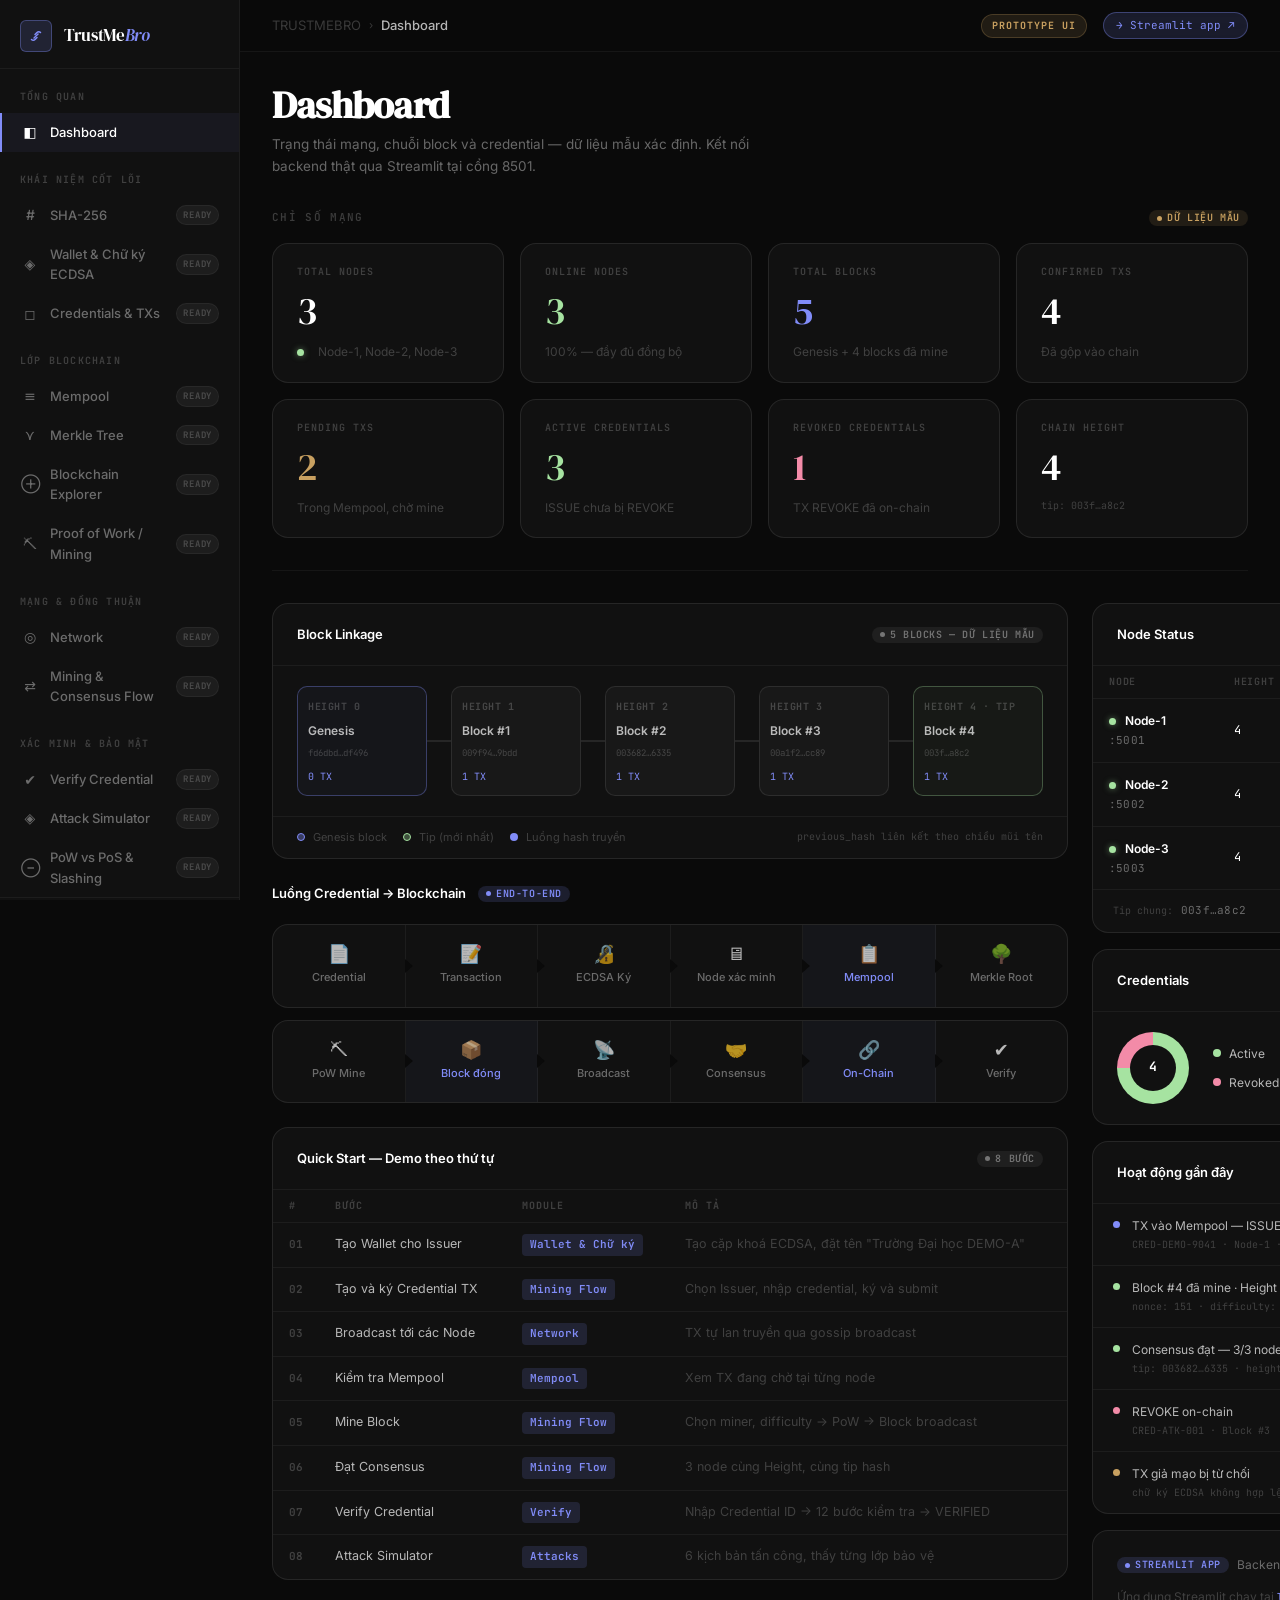
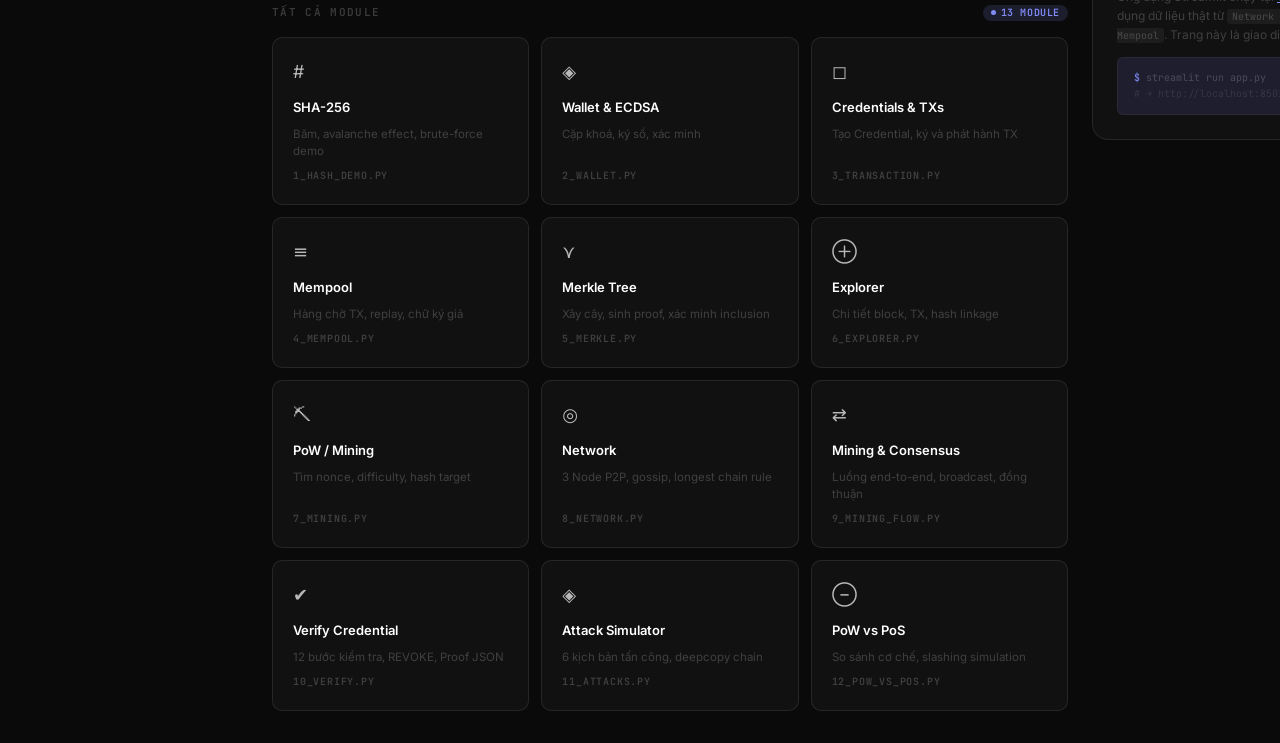
==== ui/index.html @ 47073a63 "feat(ui): add standalone Dashboard prototype and design token system - ui/tokens.css: design tokens " ====
<!DOCTYPE html>
<html lang="vi" class="scroll-smooth">
<head>
  <meta charset="UTF-8">
  <meta name="viewport" content="width=device-width, initial-scale=1.0">
  <title>TRUSTMEBRO — Dashboard</title>

  <!-- Fonts (same as landing.html) -->
  <link rel="preconnect" href="https://fonts.googleapis.com">
  <link rel="preconnect" href="https://fonts.gstatic.com" crossorigin>
  <link href="https://fonts.googleapis.com/css2?family=Inter:wght@300;400;500;600;700&family=JetBrains+Mono:wght@400;500;600;700&family=DM+Serif+Display&display=swap" rel="stylesheet">

  <!-- Design tokens -->
  <link rel="stylesheet" href="tokens.css">

  <!--
    VISUAL PROTOTYPE — Standalone HTML, không phải ứng dụng Streamlit.
    Streamlit app chạy riêng tại localhost:8501.
    File này dùng dữ liệu mẫu xác định, được đánh nhãn rõ ràng.
  -->

  <style>
    /* ═══════════════════════════════════════════════════
       APP SHELL
    ═══════════════════════════════════════════════════ */

    .app-shell {
      display: flex;
      min-height: 100vh;
    }

    /* ── Sidebar ── */
    .sidebar {
      width: var(--sidebar-w);
      flex-shrink: 0;
      background: var(--bg-surface);
      border-right: 1px solid var(--border-faint);
      display: flex;
      flex-direction: column;
      position: fixed;
      top: 0; left: 0; bottom: 0;
      z-index: 50;
      overflow-y: auto;
      overscroll-behavior: contain;
    }

    .sidebar-logo {
      padding: var(--sp-5) var(--sp-5) var(--sp-4);
      border-bottom: 1px solid var(--border-faint);
      display: flex;
      align-items: center;
      gap: var(--sp-3);
    }

    .sidebar-logo-mark {
      width: 32px; height: 32px;
      border-radius: var(--r-sm);
      background: var(--accent-blue-dim);
      border: 1px solid var(--accent-blue-line);
      display: flex; align-items: center; justify-content: center;
      flex-shrink: 0;
    }

    .sidebar-logo-mark svg { width: 16px; height: 16px; }

    .sidebar-wordmark {
      font-family: var(--font-display);
      font-size: 17px;
      color: var(--text-strong);
      letter-spacing: -0.02em;
    }
    .sidebar-wordmark em { font-style: italic; color: var(--accent-blue); }

    /* Section label */
    .nav-section-label {
      font-family: var(--font-mono);
      font-size: 10px;
      font-weight: 600;
      letter-spacing: 0.12em;
      text-transform: uppercase;
      color: var(--text-xlow);
      padding: var(--sp-5) var(--sp-5) var(--sp-2);
    }

    /* Nav item */
    .nav-item {
      display: flex;
      align-items: center;
      gap: var(--sp-3);
      padding: 9px var(--sp-5);
      cursor: pointer;
      border-left: 2px solid transparent;
      color: var(--text-low);
      font-size: 13px;
      font-weight: 500;
      text-decoration: none;
      transition: color var(--t-fast), background var(--t-fast), border-color var(--t-fast);
      position: relative;
    }

    .nav-item:hover {
      color: var(--text-mid);
      background: rgba(255,255,255,0.03);
    }

    .nav-item.active {
      color: var(--text-strong);
      border-left-color: var(--accent-blue);
      background: rgba(129,140,248,0.06);
    }

    .nav-icon {
      width: 16px; height: 16px;
      display: flex; align-items: center; justify-content: center;
      flex-shrink: 0;
      font-size: 14px;
      line-height: 1;
    }

    /* Placeholder badge on nav items */
    .nav-badge {
      margin-left: auto;
      font-family: var(--font-mono);
      font-size: 9px;
      font-weight: 700;
      letter-spacing: 0.08em;
      color: var(--text-xlow);
      background: rgba(255,255,255,0.05);
      padding: 2px 6px;
      border-radius: 99px;
      border: 1px solid var(--border-faint);
    }

    /* Sidebar footer */
    .sidebar-footer {
      margin-top: auto;
      padding: var(--sp-5);
      border-top: 1px solid var(--border-faint);
    }

    .sidebar-footer .disclaimer {
      font-size: 11px;
      color: var(--text-xlow);
      line-height: 1.5;
    }

    /* ── Main area ── */
    .main-area {
      margin-left: var(--sidebar-w);
      flex: 1;
      min-width: 0;
      display: flex;
      flex-direction: column;
    }

    /* ── Top bar ── */
    .topbar {
      position: sticky;
      top: 0;
      z-index: 40;
      background: rgba(10,10,10,0.88);
      backdrop-filter: blur(16px);
      -webkit-backdrop-filter: blur(16px);
      border-bottom: 1px solid var(--border-faint);
      padding: 0 var(--sp-8);
      height: 52px;
      display: flex;
      align-items: center;
      justify-content: space-between;
      gap: var(--sp-4);
    }

    .topbar-breadcrumb {
      display: flex;
      align-items: center;
      gap: var(--sp-2);
      font-size: 13px;
    }
    .topbar-breadcrumb .crumb { color: var(--text-xlow); }
    .topbar-breadcrumb .crumb-sep { color: var(--text-xlow); font-size: 11px; }
    .topbar-breadcrumb .crumb-current { color: var(--text-mid); font-weight: 500; }

    .topbar-right {
      display: flex;
      align-items: center;
      gap: var(--sp-4);
    }

    .demo-tag {
      font-family: var(--font-mono);
      font-size: 10px;
      font-weight: 700;
      letter-spacing: 0.1em;
      text-transform: uppercase;
      color: var(--accent-amber);
      background: var(--accent-amber-dim);
      border: 1px solid rgba(200,160,96,0.25);
      padding: 3px 10px;
      border-radius: 99px;
    }

    /* ── Page content ── */
    .page-content {
      padding: var(--sp-8);
      max-width: 1280px;
      width: 100%;
    }

    /* ═══════════════════════════════════════════════════
       DASHBOARD
    ═══════════════════════════════════════════════════ */

    .page-header {
      margin-bottom: var(--sp-8);
    }

    .page-title {
      font-family: var(--font-display);
      font-size: clamp(1.6rem, 3vw, 2.4rem);
      color: var(--text-strong);
      line-height: 1.1;
      letter-spacing: -0.02em;
      margin-bottom: var(--sp-2);
    }

    .page-subtitle {
      font-size: 13.5px;
      color: var(--text-low);
      max-width: 520px;
      line-height: 1.6;
    }

    /* ── Metrics grid ── */
    .metrics-grid {
      display: grid;
      grid-template-columns: repeat(4, 1fr);
      gap: var(--sp-4);
      margin-bottom: var(--sp-8);
    }

    .metric-card {
      background: var(--bg-surface);
      border: 1px solid var(--border-subtle);
      border-radius: var(--r-lg);
      padding: var(--sp-5) var(--sp-6);
      display: flex;
      flex-direction: column;
      gap: var(--sp-3);
      transition: border-color var(--t-mid), box-shadow var(--t-mid);
      position: relative;
      overflow: hidden;
    }

    .metric-card:hover {
      border-color: var(--border-mid);
      box-shadow: 0 8px 32px rgba(0,0,0,0.3);
    }

    /* Thin accent line on top */
    .metric-card::before {
      content: '';
      position: absolute;
      top: 0; left: 0; right: 0;
      height: 1px;
      background: linear-gradient(90deg, var(--accent-blue-line), transparent);
      opacity: 0;
      transition: opacity var(--t-mid);
    }
    .metric-card:hover::before { opacity: 1; }

    .metric-label {
      font-family: var(--font-mono);
      font-size: 10px;
      font-weight: 600;
      letter-spacing: 0.1em;
      text-transform: uppercase;
      color: var(--text-xlow);
    }

    .metric-value {
      font-family: var(--font-display);
      font-size: clamp(1.8rem, 3vw, 2.6rem);
      color: var(--text-strong);
      line-height: 1;
      letter-spacing: -0.01em;
    }

    .metric-value.accent  { color: var(--accent-blue); }
    .metric-value.ok      { color: var(--ok); }
    .metric-value.warn    { color: var(--accent-amber); }
    .metric-value.err     { color: var(--err); }

    .metric-sub {
      font-size: 12px;
      color: var(--text-xlow);
      display: flex;
      align-items: center;
      gap: var(--sp-2);
    }

    /* ── Dashboard body: two columns ── */
    .dashboard-body {
      display: grid;
      grid-template-columns: 1fr 340px;
      gap: var(--sp-6);
      align-items: start;
    }

    /* ── Panel (generic card) ── */
    .panel {
      background: var(--bg-surface);
      border: 1px solid var(--border-subtle);
      border-radius: var(--r-lg);
      overflow: hidden;
    }

    .panel-header {
      display: flex;
      align-items: center;
      justify-content: space-between;
      padding: var(--sp-5) var(--sp-6);
      border-bottom: 1px solid var(--border-faint);
      gap: var(--sp-4);
    }

    .panel-title {
      font-size: 13px;
      font-weight: 600;
      color: var(--text-strong);
    }

    .panel-body {
      padding: var(--sp-6);
    }

    /* ── Chain visualisation ── */
    .chain-viewport {
      overflow-x: auto;
      padding: var(--sp-5) var(--sp-6);
      scrollbar-width: thin;
    }

    .chain-row {
      display: flex;
      align-items: center;
      gap: 0;
      min-width: max-content;
    }

    /* Individual block box */
    .blk {
      display: flex;
      flex-direction: column;
      gap: 6px;
      width: 130px;
      background: var(--bg-raised);
      border: 1px solid var(--border-subtle);
      border-radius: var(--r-md);
      padding: 12px 10px 10px;
      position: relative;
      flex-shrink: 0;
      transition: border-color var(--t-mid), box-shadow var(--t-mid);
      cursor: default;
    }

    .blk:hover {
      border-color: var(--border-mid);
      box-shadow: 0 4px 20px rgba(0,0,0,0.4);
      z-index: 2;
    }

    .blk.genesis {
      border-color: var(--accent-blue-line);
      background: rgba(129,140,248,0.04);
    }

    .blk.tip {
      border-color: rgba(166,227,161,0.3);
      background: rgba(166,227,161,0.04);
    }

    /* Animated chain-link between blocks */
    .chain-link {
      display: flex;
      align-items: center;
      gap: 0;
      flex-shrink: 0;
    }

    .chain-link-line {
      width: 24px;
      height: 2px;
      background: var(--border-subtle);
      position: relative;
    }

    /* Moving dot animation along chain */
    .chain-link-dot {
      position: absolute;
      top: -3px;
      width: 8px;
      height: 8px;
      border-radius: 50%;
      background: var(--accent-blue);
      opacity: 0;
      animation: chain-pulse 3s ease-in-out infinite;
    }

    .chain-link:nth-child(2) .chain-link-dot { animation-delay: 0.5s; }
    .chain-link:nth-child(4) .chain-link-dot { animation-delay: 1.0s; }
    .chain-link:nth-child(6) .chain-link-dot { animation-delay: 1.5s; }
    .chain-link:nth-child(8) .chain-link-dot { animation-delay: 2.0s; }

    @keyframes chain-pulse {
      0%   { left: 0;    opacity: 0; }
      10%  { opacity: 0.9; }
      90%  { opacity: 0.9; }
      100% { left: 100%; opacity: 0; }
    }

    .blk-height {
      font-family: var(--font-mono);
      font-size: 10px;
      font-weight: 700;
      color: var(--text-xlow);
      letter-spacing: 0.05em;
    }

    .blk-label {
      font-size: 12px;
      font-weight: 600;
      color: var(--text-mid);
    }

    .blk-hash {
      font-family: var(--font-mono);
      font-size: 9px;
      color: var(--text-xlow);
      overflow: hidden;
      text-overflow: ellipsis;
      white-space: nowrap;
    }

    .blk-txcount {
      font-family: var(--font-mono);
      font-size: 10px;
      color: var(--accent-blue);
      margin-top: 2px;
    }

    /* Chain legend */
    .chain-legend {
      display: flex;
      align-items: center;
      gap: var(--sp-4);
      padding: var(--sp-3) var(--sp-6);
      border-top: 1px solid var(--border-faint);
    }

    .legend-item {
      display: flex;
      align-items: center;
      gap: var(--sp-2);
      font-size: 11px;
      color: var(--text-xlow);
    }
    .legend-dot {
      width: 8px; height: 8px;
      border-radius: 50%;
      flex-shrink: 0;
    }

    /* ── Node table panel ── */
    .node-table {
      width: 100%;
      border-collapse: collapse;
    }

    .node-table th {
      font-family: var(--font-mono);
      font-size: 10px;
      font-weight: 600;
      letter-spacing: 0.08em;
      text-transform: uppercase;
      color: var(--text-xlow);
      padding: var(--sp-2) var(--sp-4);
      text-align: left;
      border-bottom: 1px solid var(--border-faint);
    }

    .node-table td {
      padding: var(--sp-3) var(--sp-4);
      font-size: 12px;
      color: var(--text-mid);
      border-bottom: 1px solid var(--border-faint);
      vertical-align: middle;
    }

    .node-table tr:last-child td { border-bottom: none; }

    .node-table tr:hover td {
      background: rgba(255,255,255,0.02);
    }

    .node-status-dot {
      display: inline-block;
      width: 7px; height: 7px;
      border-radius: 50%;
      margin-right: 6px;
      vertical-align: middle;
    }
    .node-status-dot.online  { background: var(--ok);  box-shadow: 0 0 6px rgba(166,227,161,0.5); }
    .node-status-dot.offline { background: var(--err); }

    /* ── Process flow ── */
    .flow-section { margin-bottom: var(--sp-8); }

    .flow-section-title {
      font-size: 13px;
      font-weight: 600;
      color: var(--text-strong);
      margin-bottom: var(--sp-5);
      display: flex;
      align-items: center;
      gap: var(--sp-3);
    }

    .flow-track {
      display: flex;
      align-items: stretch;
      flex-wrap: wrap;
      gap: 0;
      background: var(--bg-surface);
      border: 1px solid var(--border-subtle);
      border-radius: var(--r-lg);
      overflow: hidden;
    }

    .flow-step {
      display: flex;
      flex-direction: column;
      align-items: center;
      justify-content: center;
      gap: 6px;
      padding: var(--sp-5) var(--sp-4);
      flex: 1;
      min-width: 80px;
      border-right: 1px solid var(--border-faint);
      position: relative;
      text-align: center;
    }

    .flow-step:last-child { border-right: none; }

    /* Arrow between steps */
    .flow-step:not(:first-child)::before {
      content: '';
      position: absolute;
      left: -1px;
      top: 50%;
      transform: translateY(-50%);
      width: 0; height: 0;
      border-top: 7px solid transparent;
      border-bottom: 7px solid transparent;
      border-left: 8px solid var(--bg-canvas);
      z-index: 2;
    }

    .flow-icon {
      font-size: 18px;
      line-height: 1;
    }

    .flow-label {
      font-size: 11px;
      font-weight: 500;
      color: var(--text-low);
      white-space: nowrap;
      overflow: hidden;
      text-overflow: ellipsis;
      max-width: 100%;
    }

    .flow-step.highlight .flow-label { color: var(--accent-blue); }
    .flow-step.highlight { background: rgba(129,140,248,0.04); }

    /* ── Quick start table ── */
    .quickstart-table {
      width: 100%;
      border-collapse: collapse;
    }

    .quickstart-table th {
      font-family: var(--font-mono);
      font-size: 10px;
      font-weight: 700;
      letter-spacing: 0.1em;
      text-transform: uppercase;
      color: var(--text-xlow);
      padding: var(--sp-2) var(--sp-4);
      text-align: left;
      border-bottom: 1px solid var(--border-faint);
    }

    .quickstart-table td {
      padding: 11px var(--sp-4);
      font-size: 12.5px;
      color: var(--text-mid);
      border-bottom: 1px solid var(--border-faint);
      vertical-align: top;
    }

    .quickstart-table tr:last-child td { border-bottom: none; }

    .quickstart-table tr:hover td { background: rgba(255,255,255,0.02); }

    .step-num {
      font-family: var(--font-mono);
      font-size: 11px;
      font-weight: 700;
      color: var(--text-xlow);
    }

    .step-page {
      display: inline-flex;
      align-items: center;
      gap: var(--sp-2);
      font-family: var(--font-mono);
      font-size: 11px;
      font-weight: 600;
      color: var(--accent-blue);
      background: var(--accent-blue-dim);
      padding: 2px 8px;
      border-radius: 4px;
      white-space: nowrap;
    }

    /* ── Right column panels ── */
    .right-col {
      display: flex;
      flex-direction: column;
      gap: var(--sp-4);
    }

    /* Credential status donut (pure CSS) */
    .cred-donut-wrap {
      display: flex;
      align-items: center;
      gap: var(--sp-6);
      padding: var(--sp-5) var(--sp-6);
    }

    .cred-donut {
      width: 72px; height: 72px;
      border-radius: 50%;
      flex-shrink: 0;
      position: relative;
    }

    /* Static CSS conic-gradient donut — values set by inline style from JS */
    .cred-donut-inner {
      width: 72px; height: 72px;
      border-radius: 50%;
      background: conic-gradient(
        var(--ok)   0deg 300deg,
        var(--err)  300deg 360deg
      );
      display: flex;
      align-items: center;
      justify-content: center;
    }

    .cred-donut-hole {
      width: 46px; height: 46px;
      border-radius: 50%;
      background: var(--bg-surface);
      display: flex;
      align-items: center;
      justify-content: center;
      font-family: var(--font-mono);
      font-size: 13px;
      font-weight: 700;
      color: var(--text-strong);
    }

    .cred-legend {
      display: flex;
      flex-direction: column;
      gap: var(--sp-2);
    }

    .cred-legend-item {
      display: flex;
      align-items: center;
      gap: var(--sp-2);
      font-size: 12px;
      color: var(--text-mid);
    }

    .cred-legend-dot {
      width: 8px; height: 8px;
      border-radius: 50%;
      flex-shrink: 0;
    }

    .cred-legend-val {
      font-family: var(--font-mono);
      font-size: 13px;
      font-weight: 700;
      color: var(--text-strong);
      margin-left: auto;
      padding-left: var(--sp-4);
    }

    /* ── Mempool / activity ── */
    .activity-list {
      display: flex;
      flex-direction: column;
    }

    .activity-item {
      display: flex;
      align-items: flex-start;
      gap: var(--sp-3);
      padding: var(--sp-3) var(--sp-5);
      border-bottom: 1px solid var(--border-faint);
    }

    .activity-item:last-child { border-bottom: none; }

    .activity-dot {
      width: 7px; height: 7px;
      border-radius: 50%;
      flex-shrink: 0;
      margin-top: 5px;
    }

    .activity-body { flex: 1; min-width: 0; }

    .activity-title {
      font-size: 12px;
      color: var(--text-mid);
      margin-bottom: 2px;
    }

    .activity-meta {
      font-family: var(--font-mono);
      font-size: 10px;
      color: var(--text-xlow);
      overflow: hidden;
      text-overflow: ellipsis;
      white-space: nowrap;
    }

    /* ── Empty state ── */
    .empty-state {
      display: flex;
      flex-direction: column;
      align-items: center;
      justify-content: center;
      gap: var(--sp-4);
      padding: var(--sp-12) var(--sp-8);
      text-align: center;
    }

    .empty-icon {
      width: 48px; height: 48px;
      border-radius: var(--r-lg);
      background: rgba(255,255,255,0.04);
      border: 1px solid var(--border-faint);
      display: flex; align-items: center; justify-content: center;
      font-size: 20px;
    }

    .empty-title {
      font-size: 14px;
      font-weight: 600;
      color: var(--text-mid);
    }

    .empty-sub {
      font-size: 12px;
      color: var(--text-xlow);
      max-width: 280px;
      line-height: 1.5;
    }

    /* ── Loading state ── */
    .skeleton {
      background: linear-gradient(
        90deg,
        rgba(255,255,255,0.04) 25%,
        rgba(255,255,255,0.08) 50%,
        rgba(255,255,255,0.04) 75%
      );
      background-size: 200% 100%;
      animation: shimmer 1.6s infinite;
      border-radius: var(--r-sm);
    }

    @keyframes shimmer {
      0%   { background-position: 200% 0; }
      100% { background-position: -200% 0; }
    }

    /* ── Module placeholder cards ── */
    .module-grid {
      display: grid;
      grid-template-columns: repeat(3, 1fr);
      gap: var(--sp-3);
    }

    .module-card {
      background: var(--bg-surface);
      border: 1px solid var(--border-subtle);
      border-radius: var(--r-md);
      padding: var(--sp-5);
      display: flex;
      flex-direction: column;
      gap: var(--sp-2);
      text-decoration: none;
      transition: border-color var(--t-mid), background var(--t-mid);
      cursor: pointer;
    }

    .module-card:hover {
      border-color: var(--border-mid);
      background: var(--bg-raised);
    }

    .module-card-icon { font-size: 18px; margin-bottom: 2px; }
    .module-card-title {
      font-size: 13px;
      font-weight: 600;
      color: var(--text-strong);
    }
    .module-card-desc {
      font-size: 11.5px;
      color: var(--text-xlow);
      line-height: 1.5;
    }
    .module-card-label {
      margin-top: auto;
      font-family: var(--font-mono);
      font-size: 10px;
      font-weight: 600;
      color: var(--text-xlow);
      text-transform: uppercase;
      letter-spacing: 0.08em;
    }

    /* ═══════════════════════════════════════════════════
       RESPONSIVE — mobile (sidebar collapses)
    ═══════════════════════════════════════════════════ */

    @media (max-width: 768px) {
      :root { --sidebar-w: 0px; }

      .sidebar { display: none; }

      .main-area { margin-left: 0; }

      .metrics-grid { grid-template-columns: repeat(2, 1fr); }

      .dashboard-body { grid-template-columns: 1fr; }

      .right-col { flex-direction: row; flex-wrap: wrap; }
      .right-col .panel { flex: 1 1 280px; }

      .module-grid { grid-template-columns: repeat(2, 1fr); }

      .flow-track { flex-direction: column; }
      .flow-step { border-right: none; border-bottom: 1px solid var(--border-faint); }
      .flow-step::before { display: none; }

      .topbar { padding: 0 var(--sp-4); }
      .page-content { padding: var(--sp-5); }
    }

    @media (max-width: 480px) {
      .metrics-grid { grid-template-columns: 1fr 1fr; gap: var(--sp-3); }
      .module-grid { grid-template-columns: 1fr 1fr; }
      .chain-link-dot { display: none; } /* reduce animation on low-end */
    }
  </style>
</head>
<body>

<div class="app-shell">

  <!-- ═══════════════ SIDEBAR ═══════════════ -->
  <aside class="sidebar" role="navigation" aria-label="Điều hướng chính">

    <div class="sidebar-logo">
      <div class="sidebar-logo-mark" aria-hidden="true">
        <!-- Chain link SVG (single icon, no random blobs) -->
        <svg viewBox="0 0 16 16" fill="none" stroke="var(--accent-blue)" stroke-width="1.5" stroke-linecap="round">
          <path d="M6 10l4-4"/>
          <path d="M3.5 11.5a2.5 2.5 0 0 0 3.536 0L9 9.5"/>
          <path d="M12.5 4.5a2.5 2.5 0 0 0-3.536 0L7 6.5"/>
        </svg>
      </div>
      <span class="sidebar-wordmark">TrustMe<em>Bro</em></span>
    </div>

    <!-- Overview -->
    <div class="nav-section-label">Tổng quan</div>
    <a href="#dashboard" class="nav-item active" aria-current="page">
      <span class="nav-icon">◧</span>
      Dashboard
    </a>

    <!-- Core concepts -->
    <div class="nav-section-label">Khái niệm cốt lõi</div>
    <a href="#sha256" class="nav-item">
      <span class="nav-icon">#</span>
      SHA-256
      <span class="nav-badge">READY</span>
    </a>
    <a href="#wallet" class="nav-item">
      <span class="nav-icon">◈</span>
      Wallet &amp; Chữ ký ECDSA
      <span class="nav-badge">READY</span>
    </a>
    <a href="#transaction" class="nav-item">
      <span class="nav-icon">◻</span>
      Credentials &amp; TXs
      <span class="nav-badge">READY</span>
    </a>

    <!-- Blockchain layer -->
    <div class="nav-section-label">Lớp Blockchain</div>
    <a href="#mempool" class="nav-item">
      <span class="nav-icon">≡</span>
      Mempool
      <span class="nav-badge">READY</span>
    </a>
    <a href="#merkle" class="nav-item">
      <span class="nav-icon">⋎</span>
      Merkle Tree
      <span class="nav-badge">READY</span>
    </a>
    <a href="#explorer" class="nav-item">
      <span class="nav-icon">⊕</span>
      Blockchain Explorer
      <span class="nav-badge">READY</span>
    </a>
    <a href="#mining" class="nav-item">
      <span class="nav-icon">⛏</span>
      Proof of Work / Mining
      <span class="nav-badge">READY</span>
    </a>

    <!-- Network & consensus -->
    <div class="nav-section-label">Mạng &amp; Đồng thuận</div>
    <a href="#network" class="nav-item">
      <span class="nav-icon">◎</span>
      Network
      <span class="nav-badge">READY</span>
    </a>
    <a href="#consensus" class="nav-item">
      <span class="nav-icon">⇄</span>
      Mining &amp; Consensus Flow
      <span class="nav-badge">READY</span>
    </a>

    <!-- Verify & security -->
    <div class="nav-section-label">Xác minh &amp; Bảo mật</div>
    <a href="#verify" class="nav-item">
      <span class="nav-icon">✔</span>
      Verify Credential
      <span class="nav-badge">READY</span>
    </a>
    <a href="#attacks" class="nav-item">
      <span class="nav-icon">◈</span>
      Attack Simulator
      <span class="nav-badge">READY</span>
    </a>
    <a href="#powpos" class="nav-item">
      <span class="nav-icon">⊖</span>
      PoW vs PoS &amp; Slashing
      <span class="nav-badge">READY</span>
    </a>

    <div class="sidebar-footer">
      <p class="disclaimer">
        Đồ án mô phỏng blockchain, sử dụng dữ liệu giả lập; không xác minh pháp lý cá nhân hoặc tổ chức.
      </p>
    </div>
  </aside>

  <!-- ═══════════════ MAIN ═══════════════ -->
  <div class="main-area">

    <!-- Top bar -->
    <header class="topbar" role="banner">
      <nav class="topbar-breadcrumb" aria-label="Breadcrumb">
        <span class="crumb">TRUSTMEBRO</span>
        <span class="crumb-sep">›</span>
        <span class="crumb-current">Dashboard</span>
      </nav>
      <div class="topbar-right">
        <span class="demo-tag" title="Giao diện thử nghiệm — dữ liệu mẫu xác định">Prototype UI</span>
        <!-- Streamlit link -->
        <a href="http://localhost:8501" target="_blank" rel="noopener"
           style="font-family:var(--font-mono);font-size:11px;color:var(--accent-blue);text-decoration:none;
                  background:var(--accent-blue-dim);border:1px solid var(--accent-blue-line);
                  padding:4px 12px;border-radius:99px;white-space:nowrap;"
           title="Mở ứng dụng Streamlit đang chạy tại cổng 8501">
          → Streamlit app ↗
        </a>
      </div>
    </header>

    <!-- ═══════ DASHBOARD PAGE ═══════ -->
    <main class="page-content" id="dashboard">

      <!-- Page header -->
      <div class="page-header">
        <h1 class="page-title">Dashboard</h1>
        <p class="page-subtitle">
          Trạng thái mạng, chuỗi block và credential — dữ liệu mẫu xác định.
          Kết nối backend thật qua Streamlit tại cổng 8501.
        </p>
      </div>

      <!-- ── METRICS ── -->
      <!--
        Mapping to backend (app.py dashboard_page):
        - Total Nodes      → len(network.nodes)                         = 3
        - Online Nodes     → count(n.status=="ONLINE")                  = 3
        - Total Blocks     → len(bc.chain)  [includes genesis]          = 5
        - Confirmed TXs    → sum(len(b.transactions) for b in bc.chain) = 4
        - Pending TXs      → len(mempool.get_transactions())            = 2
        - Active Creds     → credentials where last tx_type=="ISSUE"    = 3
        - Revoked Creds    → credentials where last tx_type=="REVOKE"   = 1
        - Chain Height     → representative.height                      = 4
        All values below are SAMPLE DATA. Label confirms this.
      -->

      <section aria-label="Chỉ số mạng">
        <div style="display:flex;align-items:center;justify-content:space-between;margin-bottom:var(--sp-4);">
          <span class="label-tag">Chỉ số mạng</span>
          <span class="badge badge-amber" title="Dữ liệu mẫu — không kết nối backend">Dữ liệu mẫu</span>
        </div>

        <div class="metrics-grid">

          <div class="metric-card">
            <span class="metric-label">Total Nodes</span>
            <span class="metric-value" id="m-total-nodes">3</span>
            <span class="metric-sub">
              <span class="node-status-dot online" aria-hidden="true"></span>
              Node-1, Node-2, Node-3
            </span>
          </div>

          <div class="metric-card">
            <span class="metric-label">Online Nodes</span>
            <span class="metric-value ok" id="m-online-nodes">3</span>
            <span class="metric-sub">100% — đầy đủ đồng bộ</span>
          </div>

          <div class="metric-card">
            <span class="metric-label">Total Blocks</span>
            <span class="metric-value accent" id="m-total-blocks">5</span>
            <span class="metric-sub">Genesis + 4 blocks đã mine</span>
          </div>

          <div class="metric-card">
            <span class="metric-label">Confirmed TXs</span>
            <span class="metric-value" id="m-confirmed-txs">4</span>
            <span class="metric-sub">Đã gộp vào chain</span>
          </div>

          <div class="metric-card">
            <span class="metric-label">Pending TXs</span>
            <span class="metric-value warn" id="m-pending-txs">2</span>
            <span class="metric-sub">Trong Mempool, chờ mine</span>
          </div>

          <div class="metric-card">
            <span class="metric-label">Active Credentials</span>
            <span class="metric-value ok" id="m-active-creds">3</span>
            <span class="metric-sub">ISSUE chưa bị REVOKE</span>
          </div>

          <div class="metric-card">
            <span class="metric-label">Revoked Credentials</span>
            <span class="metric-value err" id="m-revoked-creds">1</span>
            <span class="metric-sub">TX REVOKE đã on-chain</span>
          </div>

          <div class="metric-card">
            <span class="metric-label">Chain Height</span>
            <span class="metric-value" id="m-chain-height">4</span>
            <span class="metric-sub font-mono" style="color:var(--text-xlow);font-size:10px;">
              tip: 003f…a8c2
            </span>
          </div>

        </div>
      </section>

      <hr class="divider">

      <!-- ── BODY: chain viz + node table ── -->
      <div class="dashboard-body">

        <!-- LEFT COLUMN -->
        <div style="display:flex;flex-direction:column;gap:var(--sp-6);">

          <!-- CHAIN VISUALISATION -->
          <div class="panel" aria-label="Blockchain linkage">
            <div class="panel-header">
              <span class="panel-title">Block Linkage</span>
              <span class="badge badge-neutral">5 blocks — dữ liệu mẫu</span>
            </div>

            <div class="chain-viewport">
              <div class="chain-row" role="list" aria-label="Chuỗi block">

                <!-- GENESIS -->
                <div class="blk genesis" role="listitem" tabindex="0"
                     aria-label="Block Genesis, height 0, 0 transactions">
                  <span class="blk-height">HEIGHT 0</span>
                  <span class="blk-label">Genesis</span>
                  <span class="blk-hash">fd6dbd…df496</span>
                  <span class="blk-txcount">0 TX</span>
                </div>

                <div class="chain-link" aria-hidden="true">
                  <div class="chain-link-line">
                    <div class="chain-link-dot"></div>
                  </div>
                </div>

                <!-- BLOCK 1 -->
                <div class="blk" role="listitem" tabindex="0"
                     aria-label="Block 1, height 1, 1 transaction">
                  <span class="blk-height">HEIGHT 1</span>
                  <span class="blk-label">Block #1</span>
                  <span class="blk-hash">009f94…9bdd</span>
                  <span class="blk-txcount">1 TX</span>
                </div>

                <div class="chain-link" aria-hidden="true">
                  <div class="chain-link-line">
                    <div class="chain-link-dot"></div>
                  </div>
                </div>

                <!-- BLOCK 2 -->
                <div class="blk" role="listitem" tabindex="0"
                     aria-label="Block 2, height 2, 1 transaction">
                  <span class="blk-height">HEIGHT 2</span>
                  <span class="blk-label">Block #2</span>
                  <span class="blk-hash">003682…6335</span>
                  <span class="blk-txcount">1 TX</span>
                </div>

                <div class="chain-link" aria-hidden="true">
                  <div class="chain-link-line">
                    <div class="chain-link-dot"></div>
                  </div>
                </div>

                <!-- BLOCK 3 -->
                <div class="blk" role="listitem" tabindex="0"
                     aria-label="Block 3, height 3, 1 transaction">
                  <span class="blk-height">HEIGHT 3</span>
                  <span class="blk-label">Block #3</span>
                  <span class="blk-hash">00a1f2…cc89</span>
                  <span class="blk-txcount">1 TX</span>
                </div>

                <div class="chain-link" aria-hidden="true">
                  <div class="chain-link-line">
                    <div class="chain-link-dot"></div>
                  </div>
                </div>

                <!-- BLOCK 4 (TIP) -->
                <div class="blk tip" role="listitem" tabindex="0"
                     aria-label="Block 4 — tip hiện tại, height 4, 1 transaction">
                  <span class="blk-height">HEIGHT 4 · TIP</span>
                  <span class="blk-label">Block #4</span>
                  <span class="blk-hash">003f…a8c2</span>
                  <span class="blk-txcount">1 TX</span>
                </div>

              </div><!-- /chain-row -->
            </div><!-- /chain-viewport -->

            <div class="chain-legend" aria-hidden="true">
              <div class="legend-item">
                <span class="legend-dot" style="background:var(--accent-blue-line);border:1px solid var(--accent-blue);"></span>
                Genesis block
              </div>
              <div class="legend-item">
                <span class="legend-dot" style="background:rgba(166,227,161,0.3);border:1px solid var(--ok);"></span>
                Tip (mới nhất)
              </div>
              <div class="legend-item">
                <span class="legend-dot" style="width:8px;height:8px;border-radius:50%;background:var(--accent-blue);"></span>
                Luồng hash truyền
              </div>
              <span style="margin-left:auto;font-family:var(--font-mono);font-size:10px;color:var(--text-xlow);">
                previous_hash liên kết theo chiều mũi tên
              </span>
            </div>
          </div>

          <!-- PROCESS FLOW -->
          <div>
            <div class="flow-section-title">
              <span>Luồng Credential → Blockchain</span>
              <span class="badge badge-blue">End-to-End</span>
            </div>

            <!-- Row 1 -->
            <div class="flow-track" role="list" aria-label="Bước 1 đến 6 trong luồng end-to-end" style="margin-bottom:var(--sp-3);">
              <div class="flow-step" role="listitem">
                <span class="flow-icon" aria-hidden="true">📄</span>
                <span class="flow-label">Credential</span>
              </div>
              <div class="flow-step" role="listitem">
                <span class="flow-icon" aria-hidden="true">📝</span>
                <span class="flow-label">Transaction</span>
              </div>
              <div class="flow-step" role="listitem">
                <span class="flow-icon" aria-hidden="true">🔏</span>
                <span class="flow-label">ECDSA Ký</span>
              </div>
              <div class="flow-step" role="listitem">
                <span class="flow-icon" aria-hidden="true">🖥</span>
                <span class="flow-label">Node xác minh</span>
              </div>
              <div class="flow-step highlight" role="listitem">
                <span class="flow-icon" aria-hidden="true">📋</span>
                <span class="flow-label">Mempool</span>
              </div>
              <div class="flow-step" role="listitem">
                <span class="flow-icon" aria-hidden="true">🌳</span>
                <span class="flow-label">Merkle Root</span>
              </div>
            </div>

            <!-- Row 2 -->
            <div class="flow-track" role="list" aria-label="Bước 7 đến 12">
              <div class="flow-step" role="listitem">
                <span class="flow-icon" aria-hidden="true">⛏</span>
                <span class="flow-label">PoW Mine</span>
              </div>
              <div class="flow-step highlight" role="listitem">
                <span class="flow-icon" aria-hidden="true">📦</span>
                <span class="flow-label">Block đóng</span>
              </div>
              <div class="flow-step" role="listitem">
                <span class="flow-icon" aria-hidden="true">📡</span>
                <span class="flow-label">Broadcast</span>
              </div>
              <div class="flow-step" role="listitem">
                <span class="flow-icon" aria-hidden="true">🤝</span>
                <span class="flow-label">Consensus</span>
              </div>
              <div class="flow-step highlight" role="listitem">
                <span class="flow-icon" aria-hidden="true">🔗</span>
                <span class="flow-label">On-Chain</span>
              </div>
              <div class="flow-step" role="listitem">
                <span class="flow-icon" aria-hidden="true">✔</span>
                <span class="flow-label">Verify</span>
              </div>
            </div>
          </div>

          <!-- QUICK START TABLE -->
          <div class="panel" aria-label="Hướng dẫn demo nhanh">
            <div class="panel-header">
              <span class="panel-title">Quick Start — Demo theo thứ tự</span>
              <span class="badge badge-neutral">8 bước</span>
            </div>
            <div style="overflow-x:auto;">
              <table class="quickstart-table">
                <thead>
                  <tr>
                    <th style="width:36px;">#</th>
                    <th>Bước</th>
                    <th>Module</th>
                    <th>Mô tả</th>
                  </tr>
                </thead>
                <tbody>
                  <tr>
                    <td><span class="step-num">01</span></td>
                    <td>Tạo Wallet cho Issuer</td>
                    <td><span class="step-page">Wallet &amp; Chữ ký</span></td>
                    <td style="color:var(--text-xlow);">Tạo cặp khoá ECDSA, đặt tên "Trường Đại học DEMO-A"</td>
                  </tr>
                  <tr>
                    <td><span class="step-num">02</span></td>
                    <td>Tạo và ký Credential TX</td>
                    <td><span class="step-page">Mining Flow</span></td>
                    <td style="color:var(--text-xlow);">Chọn Issuer, nhập credential, ký và submit</td>
                  </tr>
                  <tr>
                    <td><span class="step-num">03</span></td>
                    <td>Broadcast tới các Node</td>
                    <td><span class="step-page">Network</span></td>
                    <td style="color:var(--text-xlow);">TX tự lan truyền qua gossip broadcast</td>
                  </tr>
                  <tr>
                    <td><span class="step-num">04</span></td>
                    <td>Kiểm tra Mempool</td>
                    <td><span class="step-page">Mempool</span></td>
                    <td style="color:var(--text-xlow);">Xem TX đang chờ tại từng node</td>
                  </tr>
                  <tr>
                    <td><span class="step-num">05</span></td>
                    <td>Mine Block</td>
                    <td><span class="step-page">Mining Flow</span></td>
                    <td style="color:var(--text-xlow);">Chọn miner, difficulty → PoW → Block broadcast</td>
                  </tr>
                  <tr>
                    <td><span class="step-num">06</span></td>
                    <td>Đạt Consensus</td>
                    <td><span class="step-page">Mining Flow</span></td>
                    <td style="color:var(--text-xlow);">3 node cùng Height, cùng tip hash</td>
                  </tr>
                  <tr>
                    <td><span class="step-num">07</span></td>
                    <td>Verify Credential</td>
                    <td><span class="step-page">Verify</span></td>
                    <td style="color:var(--text-xlow);">Nhập Credential ID → 12 bước kiểm tra → VERIFIED</td>
                  </tr>
                  <tr>
                    <td><span class="step-num">08</span></td>
                    <td>Attack Simulator</td>
                    <td><span class="step-page">Attacks</span></td>
                    <td style="color:var(--text-xlow);">6 kịch bản tấn công, thấy từng lớp bảo vệ</td>
                  </tr>
                </tbody>
              </table>
            </div>
          </div>

          <!-- MODULE GRID (placeholders) -->
          <div>
            <div style="display:flex;align-items:center;justify-content:space-between;margin-bottom:var(--sp-4);">
              <span class="label-tag">Tất cả module</span>
              <span class="badge badge-blue">13 module</span>
            </div>

            <div class="module-grid" role="list">
              <div class="module-card" role="listitem" tabindex="0">
                <span class="module-card-icon" aria-hidden="true">#</span>
                <span class="module-card-title">SHA-256</span>
                <span class="module-card-desc">Băm, avalanche effect, brute-force demo</span>
                <span class="module-card-label">1_Hash_Demo.py</span>
              </div>
              <div class="module-card" role="listitem" tabindex="0">
                <span class="module-card-icon" aria-hidden="true">◈</span>
                <span class="module-card-title">Wallet &amp; ECDSA</span>
                <span class="module-card-desc">Cặp khoá, ký số, xác minh</span>
                <span class="module-card-label">2_Wallet.py</span>
              </div>
              <div class="module-card" role="listitem" tabindex="0">
                <span class="module-card-icon" aria-hidden="true">◻</span>
                <span class="module-card-title">Credentials &amp; TXs</span>
                <span class="module-card-desc">Tạo Credential, ký và phát hành TX</span>
                <span class="module-card-label">3_Transaction.py</span>
              </div>
              <div class="module-card" role="listitem" tabindex="0">
                <span class="module-card-icon" aria-hidden="true">≡</span>
                <span class="module-card-title">Mempool</span>
                <span class="module-card-desc">Hàng chờ TX, replay, chữ ký giả</span>
                <span class="module-card-label">4_Mempool.py</span>
              </div>
              <div class="module-card" role="listitem" tabindex="0">
                <span class="module-card-icon" aria-hidden="true">⋎</span>
                <span class="module-card-title">Merkle Tree</span>
                <span class="module-card-desc">Xây cây, sinh proof, xác minh inclusion</span>
                <span class="module-card-label">5_Merkle.py</span>
              </div>
              <div class="module-card" role="listitem" tabindex="0">
                <span class="module-card-icon" aria-hidden="true">⊕</span>
                <span class="module-card-title">Explorer</span>
                <span class="module-card-desc">Chi tiết block, TX, hash linkage</span>
                <span class="module-card-label">6_Explorer.py</span>
              </div>
              <div class="module-card" role="listitem" tabindex="0">
                <span class="module-card-icon" aria-hidden="true">⛏</span>
                <span class="module-card-title">PoW / Mining</span>
                <span class="module-card-desc">Tìm nonce, difficulty, hash target</span>
                <span class="module-card-label">7_Mining.py</span>
              </div>
              <div class="module-card" role="listitem" tabindex="0">
                <span class="module-card-icon" aria-hidden="true">◎</span>
                <span class="module-card-title">Network</span>
                <span class="module-card-desc">3 Node P2P, gossip, longest chain rule</span>
                <span class="module-card-label">8_Network.py</span>
              </div>
              <div class="module-card" role="listitem" tabindex="0">
                <span class="module-card-icon" aria-hidden="true">⇄</span>
                <span class="module-card-title">Mining &amp; Consensus</span>
                <span class="module-card-desc">Luồng end-to-end, broadcast, đồng thuận</span>
                <span class="module-card-label">9_Mining_Flow.py</span>
              </div>
              <div class="module-card" role="listitem" tabindex="0">
                <span class="module-card-icon" aria-hidden="true">✔</span>
                <span class="module-card-title">Verify Credential</span>
                <span class="module-card-desc">12 bước kiểm tra, REVOKE, Proof JSON</span>
                <span class="module-card-label">10_Verify.py</span>
              </div>
              <div class="module-card" role="listitem" tabindex="0">
                <span class="module-card-icon" aria-hidden="true">◈</span>
                <span class="module-card-title">Attack Simulator</span>
                <span class="module-card-desc">6 kịch bản tấn công, deepcopy chain</span>
                <span class="module-card-label">11_Attacks.py</span>
              </div>
              <div class="module-card" role="listitem" tabindex="0">
                <span class="module-card-icon" aria-hidden="true">⊖</span>
                <span class="module-card-title">PoW vs PoS</span>
                <span class="module-card-desc">So sánh cơ chế, slashing simulation</span>
                <span class="module-card-label">12_PoW_vs_PoS.py</span>
              </div>
            </div>
          </div>

        </div><!-- /left col -->

        <!-- RIGHT COLUMN -->
        <div class="right-col">

          <!-- NODE STATUS -->
          <div class="panel" aria-label="Trạng thái node">
            <div class="panel-header">
              <span class="panel-title">Node Status</span>
              <span class="badge badge-ok">3 ONLINE</span>
            </div>
            <table class="node-table" aria-label="Bảng trạng thái từng node">
              <thead>
                <tr>
                  <th>Node</th>
                  <th>Height</th>
                  <th>Mempool</th>
                </tr>
              </thead>
              <tbody>
                <tr>
                  <td>
                    <span class="node-status-dot online" aria-label="Online"></span>
                    <span style="font-weight:600;color:var(--text-strong);">Node-1</span>
                    <div class="hash-value" style="margin-top:2px;">:5001</div>
                  </td>
                  <td style="font-family:var(--font-mono);font-size:12px;color:var(--text-strong);">4</td>
                  <td>
                    <span class="badge badge-amber">2 TX</span>
                  </td>
                </tr>
                <tr>
                  <td>
                    <span class="node-status-dot online" aria-label="Online"></span>
                    <span style="font-weight:600;color:var(--text-strong);">Node-2</span>
                    <div class="hash-value" style="margin-top:2px;">:5002</div>
                  </td>
                  <td style="font-family:var(--font-mono);font-size:12px;color:var(--text-strong);">4</td>
                  <td>
                    <span class="badge badge-ok">0 TX</span>
                  </td>
                </tr>
                <tr>
                  <td>
                    <span class="node-status-dot online" aria-label="Online"></span>
                    <span style="font-weight:600;color:var(--text-strong);">Node-3</span>
                    <div class="hash-value" style="margin-top:2px;">:5003</div>
                  </td>
                  <td style="font-family:var(--font-mono);font-size:12px;color:var(--text-strong);">4</td>
                  <td>
                    <span class="badge badge-ok">0 TX</span>
                  </td>
                </tr>
              </tbody>
            </table>
            <div style="padding:var(--sp-3) var(--sp-5);border-top:1px solid var(--border-faint);">
              <div style="display:flex;align-items:center;gap:var(--sp-2);">
                <span style="font-family:var(--font-mono);font-size:10px;color:var(--text-xlow);">Tip chung:</span>
                <span class="hash-value">003f…a8c2</span>
              </div>
            </div>
          </div>

          <!-- CREDENTIAL STATUS DONUT -->
          <div class="panel" aria-label="Tỉ lệ credential">
            <div class="panel-header">
              <span class="panel-title">Credentials</span>
              <span class="badge badge-neutral">4 tổng cộng</span>
            </div>
            <div class="cred-donut-wrap">
              <!-- Donut: 3 active (270°), 1 revoked (90°) out of 4 total = 75%/25% -->
              <div class="cred-donut" aria-label="Biểu đồ credential: 3 active, 1 revoked">
                <div class="cred-donut-inner"
                     style="background: conic-gradient(
                       var(--ok)   0deg 270deg,
                       var(--err) 270deg 360deg
                     );">
                  <div class="cred-donut-hole" title="4 tổng số credential">4</div>
                </div>
              </div>
              <div class="cred-legend">
                <div class="cred-legend-item">
                  <span class="cred-legend-dot" style="background:var(--ok);" aria-hidden="true"></span>
                  <span>Active</span>
                  <span class="cred-legend-val">3</span>
                </div>
                <div class="cred-legend-item">
                  <span class="cred-legend-dot" style="background:var(--err);" aria-hidden="true"></span>
                  <span>Revoked</span>
                  <span class="cred-legend-val">1</span>
                </div>
              </div>
            </div>
          </div>

          <!-- RECENT ACTIVITY (Mempool / Events) -->
          <div class="panel" aria-label="Hoạt động gần đây">
            <div class="panel-header">
              <span class="panel-title">Hoạt động gần đây</span>
              <span class="badge badge-amber">Dữ liệu mẫu</span>
            </div>
            <div class="activity-list" role="log" aria-live="polite">
              <div class="activity-item">
                <span class="activity-dot" style="background:var(--accent-blue);" aria-hidden="true"></span>
                <div class="activity-body">
                  <div class="activity-title">TX vào Mempool — ISSUE</div>
                  <div class="activity-meta">CRED-DEMO-9041 · Node-1 · 2 TX chờ</div>
                </div>
              </div>
              <div class="activity-item">
                <span class="activity-dot" style="background:var(--ok);" aria-hidden="true"></span>
                <div class="activity-body">
                  <div class="activity-title">Block #4 đã mine · Height 4</div>
                  <div class="activity-meta">nonce: 151 · difficulty: 2 · 1 TX</div>
                </div>
              </div>
              <div class="activity-item">
                <span class="activity-dot" style="background:var(--ok);" aria-hidden="true"></span>
                <div class="activity-body">
                  <div class="activity-title">Consensus đạt — 3/3 node</div>
                  <div class="activity-meta">tip: 003682…6335 · height 4</div>
                </div>
              </div>
              <div class="activity-item">
                <span class="activity-dot" style="background:var(--err);" aria-hidden="true"></span>
                <div class="activity-body">
                  <div class="activity-title">REVOKE on-chain</div>
                  <div class="activity-meta">CRED-ATK-001 · Block #3</div>
                </div>
              </div>
              <div class="activity-item">
                <span class="activity-dot" style="background:var(--accent-amber);" aria-hidden="true"></span>
                <div class="activity-body">
                  <div class="activity-title">TX giả mạo bị từ chối</div>
                  <div class="activity-meta">chữ ký ECDSA không hợp lệ · Mempool reject</div>
                </div>
              </div>
            </div>
          </div>

          <!-- BACKEND CONNECTION NOTE -->
          <div class="panel">
            <div class="panel-body">
              <div style="display:flex;flex-direction:column;gap:var(--sp-3);">
                <div style="display:flex;align-items:center;gap:var(--sp-2);">
                  <span class="badge badge-blue">Streamlit app</span>
                  <span style="font-size:12px;color:var(--text-low);">Backend thật</span>
                </div>
                <p style="font-size:12px;color:var(--text-xlow);line-height:1.6;">
                  Ứng dụng Streamlit chạy tại
                  <a href="http://localhost:8501" target="_blank"
                     style="color:var(--accent-blue);font-family:var(--font-mono);font-size:11px;">
                    localhost:8501
                  </a>
                  sử dụng dữ liệu thật từ
                  <code style="font-family:var(--font-mono);font-size:10px;background:rgba(255,255,255,0.05);padding:1px 5px;border-radius:3px;">Network / Blockchain / Mempool</code>.
                  Trang này là giao diện thử nghiệm độc lập.
                </p>
                <div style="font-family:var(--font-mono);font-size:10px;color:var(--text-xlow);background:var(--bg-overlay);padding:var(--sp-3) var(--sp-4);border-radius:var(--r-sm);border:1px solid var(--border-faint);">
                  <span style="color:var(--accent-blue);">$</span> streamlit run app.py<br>
                  <span style="opacity:0.5;"># → http://localhost:8501</span>
                </div>
              </div>
            </div>
          </div>

        </div><!-- /right col -->
      </div><!-- /dashboard-body -->

    </main><!-- /page-content -->
  </div><!-- /main-area -->
</div><!-- /app-shell -->

<script>
  /*
   * Minimal JS — no framework, no heavy dependencies.
   * 1. Mark active nav item on hash change.
   * 2. Count-up animation for metric values (respects reduced-motion).
   * 3. Static fallback: chain animation is pure CSS — no JS needed.
   */

  // ── Reduced motion preference ──
  const prefersReducedMotion = window.matchMedia('(prefers-reduced-motion: reduce)').matches;

  // ── Count-up for metric numbers ──
  function countUp(el, target, duration = 800) {
    if (prefersReducedMotion) { el.textContent = target; return; }
    const start = 0;
    const startTime = performance.now();
    function step(now) {
      const elapsed = now - startTime;
      const progress = Math.min(elapsed / duration, 1);
      // ease-out cubic
      const eased = 1 - Math.pow(1 - progress, 3);
      el.textContent = Math.round(start + (target - start) * eased);
      if (progress < 1) requestAnimationFrame(step);
    }
    requestAnimationFrame(step);
  }

  // Map metric IDs → target values (matching sample data above)
  const metrics = {
    'm-total-nodes':   3,
    'm-online-nodes':  3,
    'm-total-blocks':  5,
    'm-confirmed-txs': 4,
    'm-pending-txs':   2,
    'm-active-creds':  3,
    'm-revoked-creds': 1,
    'm-chain-height':  4,
  };

  // Trigger on intersection
  const metricSection = document.querySelector('[aria-label="Chỉ số mạng"]');
  if (metricSection) {
    const io = new IntersectionObserver((entries) => {
      if (entries[0].isIntersecting) {
        Object.entries(metrics).forEach(([id, val]) => {
          const el = document.getElementById(id);
          if (el) countUp(el, val);
        });
        io.disconnect();
      }
    }, { threshold: 0.3 });
    io.observe(metricSection);
  }

  // ── Active nav on scroll / hash ──
  function setActiveNav() {
    const hash = window.location.hash || '#dashboard';
    document.querySelectorAll('.nav-item').forEach(a => {
      a.classList.toggle('active', a.getAttribute('href') === hash);
      a.removeAttribute('aria-current');
    });
    const active = document.querySelector(`.nav-item[href="${hash}"]`);
    if (active) active.setAttribute('aria-current', 'page');
  }
  window.addEventListener('hashchange', setActiveNav);
  setActiveNav();

  // ── Keyboard nav for module cards ──
  document.querySelectorAll('.module-card').forEach(card => {
    card.addEventListener('keydown', (e) => {
      if (e.key === 'Enter' || e.key === ' ') {
        e.preventDefault();
        card.click();
      }
    });
  });

  // ── Block focus state (chain) ──
  document.querySelectorAll('.blk').forEach(blk => {
    blk.addEventListener('keydown', e => {
      if (e.key === 'Enter' || e.key === ' ') {
        blk.style.borderColor = 'var(--accent-blue)';
        setTimeout(() => blk.style.borderColor = '', 600);
      }
    });
  });
</script>

</body>
</html>
---- ui/tokens.css ----
/*
 * TRUSTMEBRO — Design Tokens
 * Visual prototype (standalone HTML). Not connected to Streamlit backend.
 * Extends the visual identity of landing.html.
 *
 * Color palette sourced from landing.html:
 *   Base canvas: #0a0a0a (body bg)
 *   Mid surface: #111 (feature-card bg)
 *   Border:      rgba(255,255,255,0.06)
 *   Accent blue: #4a6fa5 / #818cf8
 *   Amber/sand:  #d4a855 (landing hero gradient)
 *   Text hi:     #ffffff
 *   Text mid:    rgba(255,255,255,0.7)
 *   Text low:    rgba(255,255,255,0.35)
 *   Mono font:   JetBrains Mono
 *   Display:     DM Serif Display
 *   Body:        Inter
 *
 * Taste Skill principles applied (product UI variant):
 *   - One dominant accent system, never rainbow
 *   - Sparse type hierarchy; monospace for technical data
 *   - Large negative space; thin structural lines
 *   - No generic purple gradients, no excessive glassmorphism
 *   - Reduced-motion fallback on every animated element
 */

:root {
  /* === Surfaces === */
  --bg-canvas:   #0a0a0a;
  --bg-surface:  #111111;
  --bg-raised:   #181818;
  --bg-overlay:  #1e1e2e;

  /* === Borders === */
  --border-faint:  rgba(255,255,255,0.05);
  --border-subtle: rgba(255,255,255,0.09);
  --border-mid:    rgba(255,255,255,0.14);

  /* === Type === */
  --text-strong: #ffffff;
  --text-mid:    rgba(255,255,255,0.70);
  --text-low:    rgba(255,255,255,0.38);
  --text-xlow:   rgba(255,255,255,0.20);

  /* === Accent — blue (primary) === */
  --accent-blue:       #818cf8;
  --accent-blue-dim:   rgba(129,140,248,0.15);
  --accent-blue-line:  rgba(129,140,248,0.35);

  /* === Accent — amber (secondary, from landing hero) === */
  --accent-amber:      #c8a060;
  --accent-amber-dim:  rgba(200,160,96,0.12);

  /* === Status === */
  --ok:    #a6e3a1;
  --warn:  #f9e2af;
  --err:   #f38ba8;
  --ok-dim:   rgba(166,227,161,0.12);
  --err-dim:  rgba(243,139,168,0.12);

  /* === Fonts === */
  --font-sans:    'Inter', system-ui, sans-serif;
  --font-mono:    'JetBrains Mono', 'Fira Code', monospace;
  --font-display: 'DM Serif Display', Georgia, serif;

  /* === Spacing scale (8-pt base) === */
  --sp-1: 4px;
  --sp-2: 8px;
  --sp-3: 12px;
  --sp-4: 16px;
  --sp-5: 20px;
  --sp-6: 24px;
  --sp-8: 32px;
  --sp-10: 40px;
  --sp-12: 48px;
  --sp-16: 64px;

  /* === Radius === */
  --r-sm: 6px;
  --r-md: 10px;
  --r-lg: 16px;
  --r-xl: 20px;

  /* === Sidebar width === */
  --sidebar-w: 240px;

  /* === Transition === */
  --t-fast: 0.15s ease;
  --t-mid:  0.3s cubic-bezier(0.16,1,0.3,1);
}

/* ===== RESET ===== */
*, *::before, *::after { margin:0; padding:0; box-sizing:border-box; }

html { scroll-behavior: smooth; }

body {
  font-family: var(--font-sans);
  background: var(--bg-canvas);
  color: var(--text-mid);
  font-size: 14px;
  line-height: 1.6;
  overflow-x: hidden;
  -webkit-font-smoothing: antialiased;
}

/* ===== REDUCED MOTION ===== */
@media (prefers-reduced-motion: reduce) {
  *, *::before, *::after {
    animation-duration: 0.01ms !important;
    animation-iteration-count: 1 !important;
    transition-duration: 0.01ms !important;
  }
  .chain-animate { animation: none !important; }
}

/* ===== SCROLLBAR ===== */
::-webkit-scrollbar { width: 5px; height: 5px; }
::-webkit-scrollbar-track { background: var(--bg-canvas); }
::-webkit-scrollbar-thumb { background: rgba(255,255,255,0.12); border-radius: 99px; }
::-webkit-scrollbar-thumb:hover { background: rgba(255,255,255,0.22); }

/* ===== FOCUS (keyboard) ===== */
:focus-visible {
  outline: 2px solid var(--accent-blue);
  outline-offset: 2px;
  border-radius: var(--r-sm);
}

/* ===== TYPOGRAPHY HELPERS ===== */
.font-display { font-family: var(--font-display); }
.font-mono    { font-family: var(--font-mono); font-size: 12px; }
.text-strong  { color: var(--text-strong); }
.text-mid     { color: var(--text-mid); }
.text-low     { color: var(--text-low); }
.text-xlow    { color: var(--text-xlow); }
.text-ok      { color: var(--ok); }
.text-warn    { color: var(--warn); }
.text-err     { color: var(--err); }
.text-accent  { color: var(--accent-blue); }

/* ===== LAYOUT HELPERS ===== */
.flex         { display: flex; }
.flex-col     { flex-direction: column; }
.items-center { align-items: center; }
.justify-between { justify-content: space-between; }
.gap-1 { gap: var(--sp-1); }
.gap-2 { gap: var(--sp-2); }
.gap-3 { gap: var(--sp-3); }
.gap-4 { gap: var(--sp-4); }
.gap-6 { gap: var(--sp-6); }

/* ===== DIVIDER ===== */
.divider {
  height: 1px;
  background: var(--border-faint);
  border: none;
  margin: var(--sp-8) 0;
}

/* ===== BADGE / CHIP ===== */
.badge {
  display: inline-flex;
  align-items: center;
  gap: 5px;
  font-family: var(--font-mono);
  font-size: 10px;
  font-weight: 600;
  letter-spacing: 0.06em;
  text-transform: uppercase;
  padding: 3px 8px;
  border-radius: 99px;
  line-height: 1;
}
.badge-blue  { background: var(--accent-blue-dim);  color: var(--accent-blue); }
.badge-ok    { background: var(--ok-dim);            color: var(--ok); }
.badge-err   { background: var(--err-dim);           color: var(--err); }
.badge-amber { background: var(--accent-amber-dim);  color: var(--accent-amber); }
.badge-neutral { background: rgba(255,255,255,0.06); color: var(--text-low); }

/* dot inside badge */
.badge::before {
  content: '';
  display: inline-block;
  width: 5px; height: 5px;
  border-radius: 50%;
  background: currentColor;
}

/* ===== TAG LINE ===== */
.label-tag {
  font-family: var(--font-mono);
  font-size: 11px;
  font-weight: 600;
  letter-spacing: 0.12em;
  text-transform: uppercase;
  color: var(--text-xlow);
}

/* ===== MONOSPACE VALUE ===== */
.hash-value {
  font-family: var(--font-mono);
  font-size: 11px;
  color: var(--text-low);
  word-break: break-all;
  letter-spacing: 0.02em;
}
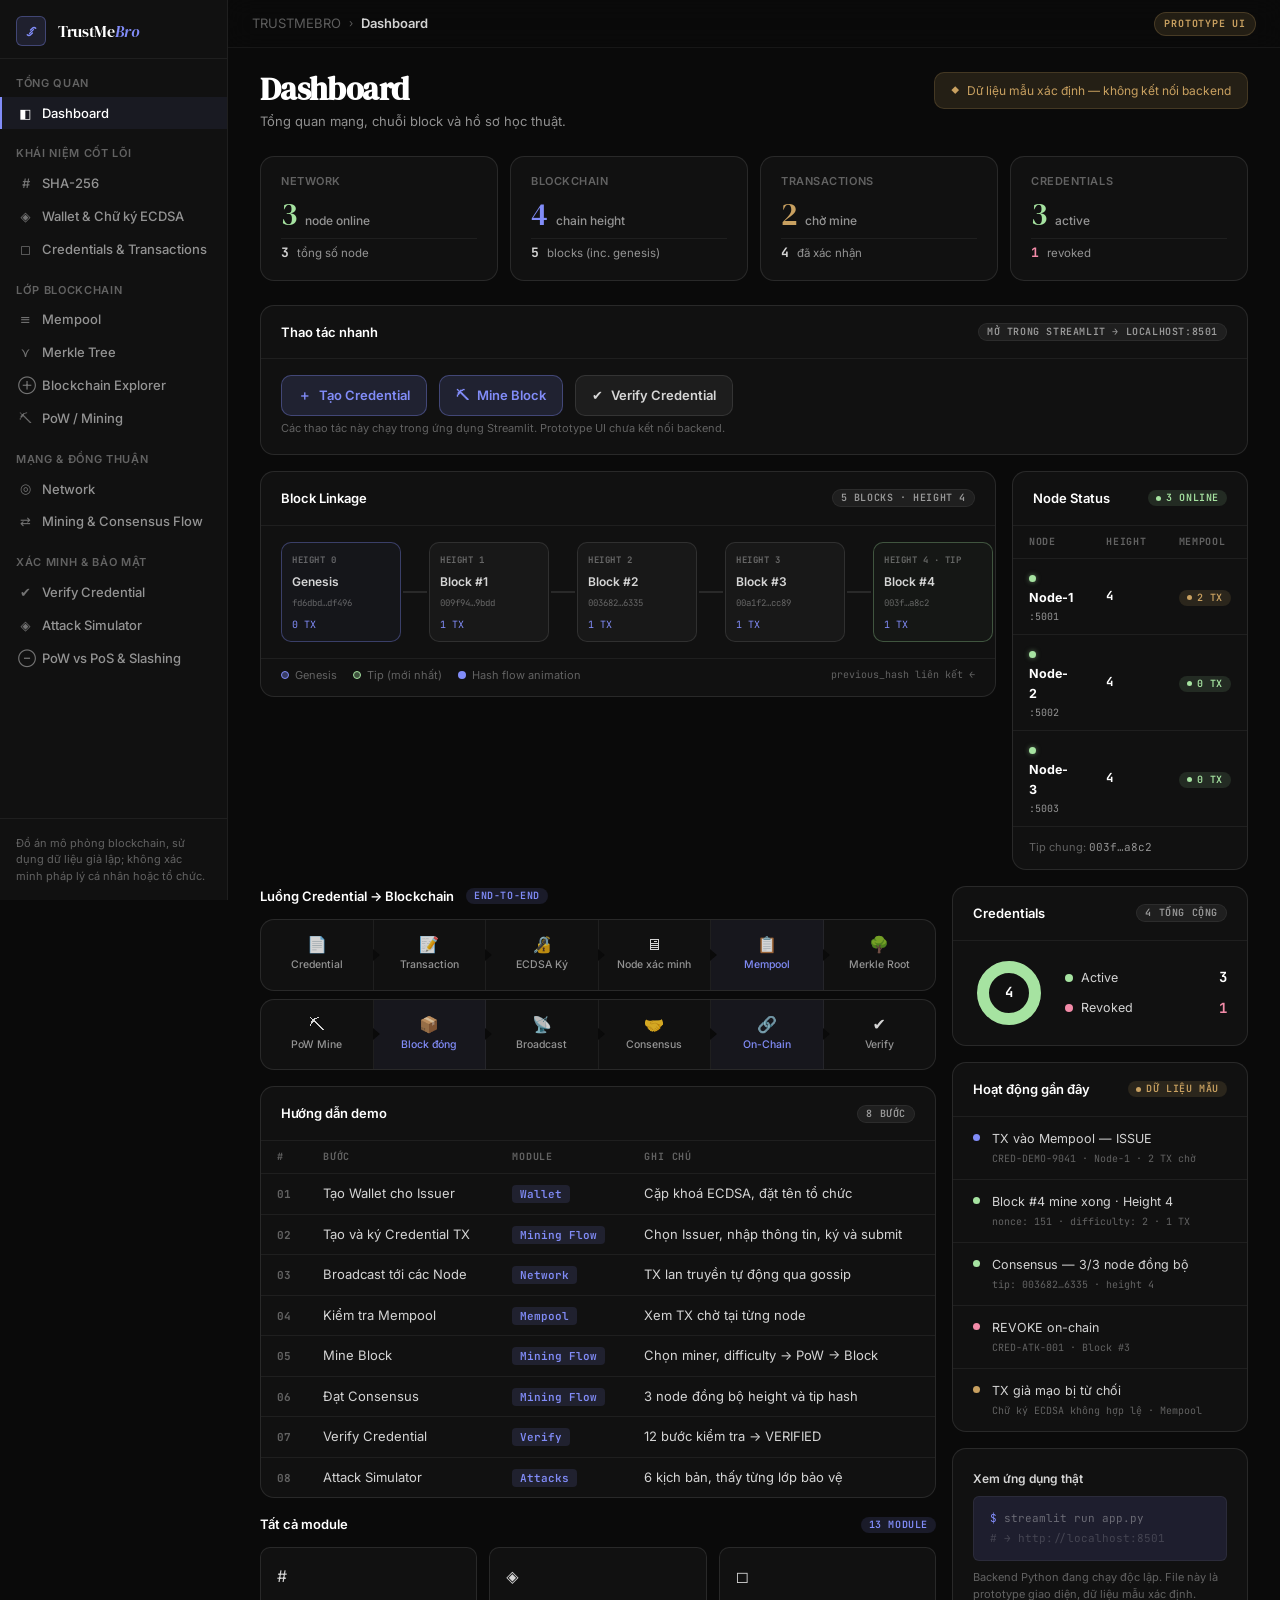
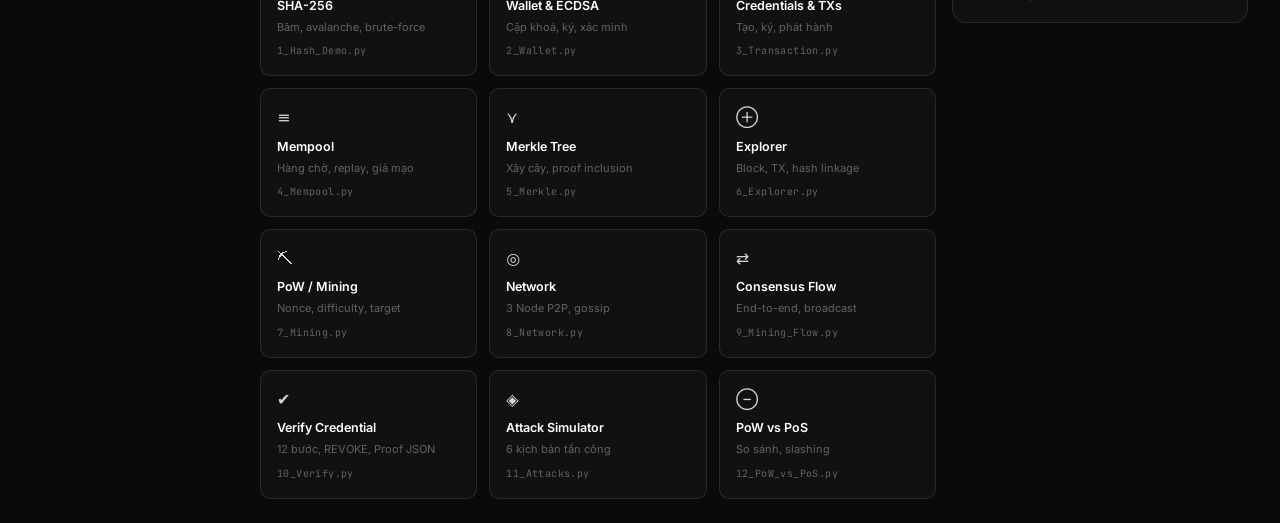
==== commit 3d4ff2b2: "refactor(ui): refine Dashboard — readability, metric groups, nav router, action area - tokens.css: r" ====
--- a/ui/index.html
+++ b/ui/index.html
@@ -3,897 +3,934 @@
 <head>
   <meta charset="UTF-8">
   <meta name="viewport" content="width=device-width, initial-scale=1.0">
-  <title>TRUSTMEBRO — Dashboard</title>
-
-  <!-- Fonts (same as landing.html) -->
+  <title id="page-title">TRUSTMEBRO — Dashboard</title>
+
   <link rel="preconnect" href="https://fonts.googleapis.com">
   <link rel="preconnect" href="https://fonts.gstatic.com" crossorigin>
   <link href="https://fonts.googleapis.com/css2?family=Inter:wght@300;400;500;600;700&family=JetBrains+Mono:wght@400;500;600;700&family=DM+Serif+Display&display=swap" rel="stylesheet">
-
-  <!-- Design tokens -->
   <link rel="stylesheet" href="tokens.css">
 
-  <!--
-    VISUAL PROTOTYPE — Standalone HTML, không phải ứng dụng Streamlit.
-    Streamlit app chạy riêng tại localhost:8501.
-    File này dùng dữ liệu mẫu xác định, được đánh nhãn rõ ràng.
-  -->
-
   <style>
-    /* ═══════════════════════════════════════════════════
-       APP SHELL
-    ═══════════════════════════════════════════════════ */
-
-    .app-shell {
-      display: flex;
-      min-height: 100vh;
+  /* ════════════════════════════════
+     APP SHELL
+  ════════════════════════════════ */
+
+  .app-shell {
+    display: flex;
+    min-height: 100vh;
+  }
+
+  /* ── Sidebar ── */
+  .sidebar {
+    width: var(--sidebar-w);
+    flex-shrink: 0;
+    background: var(--bg-surface);
+    border-right: 1px solid var(--border-faint);
+    display: flex;
+    flex-direction: column;
+    position: fixed;
+    top: 0; left: 0; bottom: 0;
+    z-index: 50;
+    overflow-y: auto;
+    overscroll-behavior: contain;
+  }
+
+  .sidebar-logo {
+    padding: var(--sp-4) var(--sp-4) var(--sp-3);
+    border-bottom: 1px solid var(--border-faint);
+    display: flex;
+    align-items: center;
+    gap: var(--sp-3);
+  }
+
+  .sidebar-logo-mark {
+    width: 30px; height: 30px;
+    border-radius: var(--r-sm);
+    background: var(--accent-blue-dim);
+    border: 1px solid var(--accent-blue-line);
+    display: flex; align-items: center; justify-content: center;
+    flex-shrink: 0;
+  }
+  .sidebar-logo-mark svg { width: 15px; height: 15px; }
+
+  .sidebar-wordmark {
+    font-family: var(--font-display);
+    font-size: 16px;
+    color: var(--text-strong);
+    letter-spacing: -0.02em;
+    line-height: 1;
+  }
+  .sidebar-wordmark em { font-style: italic; color: var(--accent-blue); }
+
+  /* Section label — readable, not ghostly */
+  .nav-section-label {
+    font-size: 11px;
+    font-weight: 600;
+    letter-spacing: 0.06em;
+    text-transform: uppercase;
+    color: var(--text-xlow);
+    padding: var(--sp-4) var(--sp-4) var(--sp-1);
+    white-space: nowrap;
+  }
+
+  /* Nav item */
+  .nav-item {
+    display: flex;
+    align-items: center;
+    gap: 9px;
+    padding: 8px var(--sp-4);
+    cursor: pointer;
+    border-left: 2px solid transparent;
+    color: var(--text-low);
+    font-size: 13px;
+    font-weight: 500;
+    text-decoration: none;
+    transition: color var(--t-fast), background var(--t-fast), border-color var(--t-fast);
+    line-height: 1.3;
+    white-space: nowrap;
+    overflow: hidden;
+    text-overflow: ellipsis;
+  }
+  .nav-item:hover {
+    color: var(--text-mid);
+    background: rgba(255,255,255,0.04);
+  }
+  .nav-item.active {
+    color: var(--text-strong);
+    border-left-color: var(--accent-blue);
+    background: rgba(129,140,248,0.07);
+  }
+
+  .nav-icon {
+    width: 15px;
+    flex-shrink: 0;
+    font-size: 13px;
+    line-height: 1;
+    text-align: center;
+    opacity: 0.75;
+  }
+  .nav-item.active .nav-icon { opacity: 1; }
+
+  /* Sidebar footer */
+  .sidebar-footer {
+    margin-top: auto;
+    padding: var(--sp-4);
+    border-top: 1px solid var(--border-faint);
+  }
+  .sidebar-footer p {
+    font-size: 11px;
+    color: var(--text-xlow);
+    line-height: 1.5;
+  }
+
+  /* ── Main area ── */
+  .main-area {
+    margin-left: var(--sidebar-w);
+    flex: 1;
+    min-width: 0;
+    display: flex;
+    flex-direction: column;
+  }
+
+  /* ── Topbar ── */
+  .topbar {
+    position: sticky;
+    top: 0;
+    z-index: 40;
+    background: rgba(10,10,10,0.90);
+    backdrop-filter: blur(14px);
+    -webkit-backdrop-filter: blur(14px);
+    border-bottom: 1px solid var(--border-faint);
+    padding: 0 var(--sp-6);
+    height: 48px;
+    display: flex;
+    align-items: center;
+    justify-content: space-between;
+    gap: var(--sp-4);
+  }
+
+  .topbar-breadcrumb {
+    display: flex;
+    align-items: center;
+    gap: var(--sp-2);
+    font-size: 13px;
+    min-width: 0;
+  }
+  .crumb     { color: var(--text-xlow); white-space: nowrap; }
+  .crumb-sep { color: var(--text-xlow); font-size: 11px; }
+  .crumb-current { color: var(--text-mid); font-weight: 600; white-space: nowrap; }
+
+  .topbar-right {
+    display: flex;
+    align-items: center;
+    gap: var(--sp-3);
+    flex-shrink: 0;
+  }
+
+  /* Prototype label — amber, clearly decorative */
+  .proto-tag {
+    font-family: var(--font-mono);
+    font-size: 10px;
+    font-weight: 700;
+    letter-spacing: 0.08em;
+    text-transform: uppercase;
+    color: var(--accent-amber);
+    background: var(--accent-amber-dim);
+    border: 1px solid rgba(200,160,96,0.22);
+    padding: 3px 9px;
+    border-radius: 99px;
+    white-space: nowrap;
+  }
+
+  /* ── Page wrapper ── */
+  .page-content {
+    padding: var(--sp-6) var(--sp-8);
+    width: 100%;
+    /* No max-width cap — fills available space */
+  }
+
+  /* ════════════════════════════════
+     PAGE HEADER
+  ════════════════════════════════ */
+
+  .page-header {
+    display: flex;
+    align-items: flex-start;
+    justify-content: space-between;
+    gap: var(--sp-6);
+    margin-bottom: var(--sp-6);
+    flex-wrap: wrap;
+  }
+
+  .page-title {
+    font-family: var(--font-display);
+    font-size: clamp(1.5rem, 2.5vw, 2.1rem);
+    color: var(--text-strong);
+    line-height: 1.1;
+    letter-spacing: -0.02em;
+  }
+
+  .page-subtitle {
+    font-size: 13px;
+    color: var(--text-low);
+    line-height: 1.6;
+    margin-top: 4px;
+  }
+
+  /* Demo notice — concise, clearly labeled */
+  .demo-notice {
+    display: flex;
+    align-items: center;
+    gap: var(--sp-2);
+    background: var(--accent-amber-dim);
+    border: 1px solid rgba(200,160,96,0.20);
+    border-radius: var(--r-md);
+    padding: var(--sp-2) var(--sp-4);
+    font-size: 12px;
+    color: var(--accent-amber);
+    white-space: nowrap;
+    flex-shrink: 0;
+  }
+  .demo-notice::before {
+    content: '◆';
+    font-size: 8px;
+  }
+
+  /* ════════════════════════════════
+     4-GROUP METRIC STRIP
+     (replaces 8 equal large cards)
+  ════════════════════════════════ */
+
+  .metric-strip {
+    display: grid;
+    grid-template-columns: repeat(4, 1fr);
+    gap: var(--sp-3);
+    margin-bottom: var(--sp-6);
+  }
+
+  .metric-group {
+    background: var(--bg-surface);
+    border: 1px solid var(--border-subtle);
+    border-radius: var(--r-lg);
+    padding: var(--sp-4) var(--sp-5);
+    display: flex;
+    flex-direction: column;
+    gap: var(--sp-2);
+    transition: border-color var(--t-mid);
+    position: relative;
+  }
+  .metric-group:hover { border-color: var(--border-mid); }
+
+  /* Accent top line on hover */
+  .metric-group::after {
+    content: '';
+    position: absolute;
+    top: 0; left: var(--sp-4); right: var(--sp-4);
+    height: 1px;
+    background: var(--accent-blue);
+    border-radius: 1px;
+    opacity: 0;
+    transition: opacity var(--t-mid);
+  }
+  .metric-group:hover::after { opacity: 0.4; }
+
+  .mg-category {
+    font-size: 11px;
+    font-weight: 600;
+    letter-spacing: 0.05em;
+    text-transform: uppercase;
+    color: var(--text-xlow);
+  }
+
+  /* Primary value — larger, readable */
+  .mg-primary {
+    display: flex;
+    align-items: baseline;
+    gap: var(--sp-2);
+  }
+  .mg-value {
+    font-family: var(--font-display);
+    font-size: clamp(1.6rem, 2.4vw, 2.2rem);
+    color: var(--text-strong);
+    line-height: 1;
+    letter-spacing: -0.01em;
+  }
+  .mg-value.ok   { color: var(--ok); }
+  .mg-value.warn { color: var(--accent-amber); }
+  .mg-value.err  { color: var(--err); }
+  .mg-value.blue { color: var(--accent-blue); }
+
+  .mg-primary-label {
+    font-size: 12px;
+    color: var(--text-low);
+    font-weight: 500;
+  }
+
+  /* Supporting value — smaller, clearly secondary */
+  .mg-support {
+    display: flex;
+    align-items: center;
+    gap: var(--sp-2);
+    padding-top: var(--sp-1);
+    border-top: 1px solid var(--border-faint);
+  }
+  .mg-support-value {
+    font-family: var(--font-mono);
+    font-size: 13px;
+    font-weight: 700;
+    color: var(--text-mid);
+  }
+  .mg-support-label {
+    font-size: 11.5px;
+    color: var(--text-low);
+  }
+
+  /* ════════════════════════════════
+     PANEL
+  ════════════════════════════════ */
+
+  .panel {
+    background: var(--bg-surface);
+    border: 1px solid var(--border-subtle);
+    border-radius: var(--r-lg);
+    overflow: hidden;
+  }
+
+  .panel-header {
+    display: flex;
+    align-items: center;
+    justify-content: space-between;
+    padding: var(--sp-4) var(--sp-5);
+    border-bottom: 1px solid var(--border-faint);
+    gap: var(--sp-3);
+  }
+
+  .panel-title {
+    font-size: 13px;
+    font-weight: 600;
+    color: var(--text-strong);
+  }
+
+  .panel-body {
+    padding: var(--sp-5);
+  }
+
+  /* ════════════════════════════════
+     TOP ROW: chain viz + node table
+     side-by-side on ≥900px
+  ════════════════════════════════ */
+
+  .top-row {
+    display: grid;
+    grid-template-columns: 1fr auto;
+    gap: var(--sp-4);
+    margin-bottom: var(--sp-4);
+    align-items: start;
+  }
+
+  /* ── Block chain viz ── */
+  .chain-viewport {
+    overflow-x: auto;
+    padding: var(--sp-4) var(--sp-5);
+    scrollbar-width: thin;
+  }
+
+  .chain-row {
+    display: flex;
+    align-items: center;
+    min-width: max-content;
+  }
+
+  .blk {
+    display: flex;
+    flex-direction: column;
+    gap: 5px;
+    width: 120px;
+    background: var(--bg-raised);
+    border: 1px solid var(--border-subtle);
+    border-radius: var(--r-md);
+    padding: 10px 10px 8px;
+    flex-shrink: 0;
+    transition: border-color var(--t-mid), box-shadow var(--t-mid);
+    cursor: default;
+    position: relative;
+  }
+  .blk:hover, .blk:focus-visible {
+    border-color: var(--border-mid);
+    box-shadow: 0 4px 16px rgba(0,0,0,0.4);
+    z-index: 2;
+    outline: none;
+  }
+  .blk:focus-visible { outline: 2px solid var(--accent-blue); outline-offset: 2px; }
+
+  .blk.genesis {
+    border-color: var(--accent-blue-line);
+    background: rgba(129,140,248,0.04);
+  }
+  .blk.tip {
+    border-color: rgba(166,227,161,0.3);
+    background: rgba(166,227,161,0.03);
+  }
+
+  /* Chain link between blocks */
+  .chain-link {
+    flex-shrink: 0;
+    position: relative;
+    width: 24px;
+    height: 2px;
+    background: var(--border-subtle);
+    margin: 0 2px;
+  }
+  .chain-link-dot {
+    position: absolute;
+    top: -3px;
+    width: 7px; height: 7px;
+    border-radius: 50%;
+    background: var(--accent-blue);
+    opacity: 0;
+    animation: cpulse 3.2s ease-in-out infinite;
+  }
+  .chain-row .chain-link:nth-of-type(2) .chain-link-dot  { animation-delay: 0.6s; }
+  .chain-row .chain-link:nth-of-type(3) .chain-link-dot  { animation-delay: 1.2s; }
+  .chain-row .chain-link:nth-of-type(4) .chain-link-dot  { animation-delay: 1.8s; }
+  .chain-row .chain-link:nth-of-type(5) .chain-link-dot  { animation-delay: 2.4s; }
+
+  @keyframes cpulse {
+    0%   { left: 0;    opacity: 0; }
+    15%  { opacity: 1; }
+    85%  { opacity: 1; }
+    100% { left: calc(100% - 7px); opacity: 0; }
+  }
+
+  .blk-height {
+    font-family: var(--font-mono);
+    font-size: 9px;
+    font-weight: 700;
+    color: var(--text-xlow);
+    letter-spacing: 0.06em;
+    text-transform: uppercase;
+  }
+  .blk-label {
+    font-size: 12px;
+    font-weight: 600;
+    color: var(--text-mid);
+  }
+  .blk-hash {
+    font-family: var(--font-mono);
+    font-size: 9px;
+    color: var(--text-xlow);
+    overflow: hidden;
+    text-overflow: ellipsis;
+    white-space: nowrap;
+  }
+  .blk-tx {
+    font-family: var(--font-mono);
+    font-size: 10px;
+    color: var(--accent-blue);
+    margin-top: 1px;
+  }
+
+  .chain-legend {
+    display: flex;
+    align-items: center;
+    flex-wrap: wrap;
+    gap: var(--sp-4);
+    padding: var(--sp-2) var(--sp-5) var(--sp-3);
+    border-top: 1px solid var(--border-faint);
+  }
+  .legend-item {
+    display: flex;
+    align-items: center;
+    gap: 6px;
+    font-size: 11px;
+    color: var(--text-xlow);
+  }
+  .legend-dot {
+    width: 8px; height: 8px;
+    border-radius: 50%;
+    flex-shrink: 0;
+  }
+
+  /* ── Node table (right of chain on wide) ── */
+  .node-panel {
+    width: 236px;
+    flex-shrink: 0;
+  }
+
+  .node-table {
+    width: 100%;
+    border-collapse: collapse;
+  }
+  .node-table th {
+    font-family: var(--font-mono);
+    font-size: 10px;
+    font-weight: 700;
+    letter-spacing: 0.07em;
+    text-transform: uppercase;
+    color: var(--text-xlow);
+    padding: var(--sp-2) var(--sp-4);
+    text-align: left;
+    border-bottom: 1px solid var(--border-faint);
+  }
+  .node-table td {
+    padding: 9px var(--sp-4);
+    font-size: 12.5px;
+    color: var(--text-mid);
+    border-bottom: 1px solid var(--border-faint);
+    vertical-align: middle;
+  }
+  .node-table tr:last-child td { border-bottom: none; }
+  .node-table tr:hover td { background: rgba(255,255,255,0.025); }
+
+  .nd-dot {
+    display: inline-block;
+    width: 7px; height: 7px;
+    border-radius: 50%;
+    margin-right: 6px;
+    vertical-align: middle;
+    flex-shrink: 0;
+  }
+  .nd-dot.on  { background: var(--ok);  box-shadow: 0 0 5px rgba(166,227,161,0.5); }
+  .nd-dot.off { background: var(--err); }
+
+  /* ════════════════════════════════
+     MAIN BODY (2-col on ≥900px)
+  ════════════════════════════════ */
+
+  .main-body {
+    display: grid;
+    grid-template-columns: 1fr 296px;
+    gap: var(--sp-4);
+    align-items: start;
+  }
+
+  .left-col {
+    display: flex;
+    flex-direction: column;
+    gap: var(--sp-4);
+  }
+
+  .right-col {
+    display: flex;
+    flex-direction: column;
+    gap: var(--sp-4);
+  }
+
+  /* ════════════════════════════════
+     ACTION AREA
+  ════════════════════════════════ */
+
+  .action-row {
+    display: flex;
+    gap: var(--sp-3);
+    flex-wrap: wrap;
+  }
+
+  .action-btn {
+    display: inline-flex;
+    align-items: center;
+    gap: var(--sp-2);
+    padding: 9px var(--sp-4);
+    border-radius: var(--r-md);
+    font-size: 13px;
+    font-weight: 600;
+    cursor: pointer;
+    text-decoration: none;
+    transition: background var(--t-fast), border-color var(--t-fast), opacity var(--t-fast);
+    border: 1px solid transparent;
+    white-space: nowrap;
+  }
+
+  .action-btn.primary {
+    background: rgba(129,140,248,0.14);
+    border-color: var(--accent-blue-line);
+    color: var(--accent-blue);
+  }
+  .action-btn.primary:hover {
+    background: rgba(129,140,248,0.22);
+    border-color: var(--accent-blue);
+  }
+
+  .action-btn.secondary {
+    background: rgba(255,255,255,0.05);
+    border-color: var(--border-subtle);
+    color: var(--text-mid);
+  }
+  .action-btn.secondary:hover {
+    background: rgba(255,255,255,0.09);
+    border-color: var(--border-mid);
+  }
+
+  /* "Not implemented" state */
+  .action-btn.not-impl {
+    background: rgba(255,255,255,0.03);
+    border-color: var(--border-faint);
+    color: var(--text-xlow);
+    cursor: default;
+    pointer-events: none;
+  }
+  .action-hint {
+    font-size: 11px;
+    color: var(--text-xlow);
+    margin-top: var(--sp-1);
+  }
+
+  /* ════════════════════════════════
+     PROCESS FLOW
+  ════════════════════════════════ */
+
+  .flow-track {
+    display: flex;
+    background: var(--bg-surface);
+    border: 1px solid var(--border-subtle);
+    border-radius: var(--r-lg);
+    overflow: hidden;
+    flex-wrap: nowrap;
+  }
+
+  .flow-step {
+    display: flex;
+    flex-direction: column;
+    align-items: center;
+    justify-content: center;
+    gap: 5px;
+    padding: var(--sp-4) var(--sp-3);
+    flex: 1;
+    min-width: 72px;
+    border-right: 1px solid var(--border-faint);
+    text-align: center;
+    position: relative;
+  }
+  .flow-step:last-child { border-right: none; }
+
+  /* Chevron divider */
+  .flow-step:not(:first-child)::before {
+    content: '';
+    position: absolute;
+    left: -1px; top: 50%;
+    transform: translateY(-50%);
+    width: 0; height: 0;
+    border-top: 6px solid transparent;
+    border-bottom: 6px solid transparent;
+    border-left: 7px solid var(--bg-canvas);
+    z-index: 2;
+  }
+
+  .flow-icon { font-size: 16px; line-height: 1; }
+  .flow-label {
+    font-size: 10.5px;
+    font-weight: 500;
+    color: var(--text-low);
+    white-space: nowrap;
+    overflow: hidden;
+    text-overflow: ellipsis;
+    max-width: 100%;
+  }
+  .flow-step.hl { background: rgba(129,140,248,0.05); }
+  .flow-step.hl .flow-label { color: var(--accent-blue); }
+
+  /* ════════════════════════════════
+     QUICK START TABLE
+  ════════════════════════════════ */
+
+  .qs-table {
+    width: 100%;
+    border-collapse: collapse;
+  }
+  .qs-table th {
+    font-family: var(--font-mono);
+    font-size: 10px;
+    font-weight: 700;
+    letter-spacing: 0.08em;
+    text-transform: uppercase;
+    color: var(--text-xlow);
+    padding: var(--sp-2) var(--sp-4);
+    text-align: left;
+    border-bottom: 1px solid var(--border-faint);
+  }
+  .qs-table td {
+    padding: 10px var(--sp-4);
+    font-size: 13px;
+    color: var(--text-mid);
+    border-bottom: 1px solid var(--border-faint);
+    vertical-align: top;
+    line-height: 1.5;
+  }
+  .qs-table tr:last-child td { border-bottom: none; }
+  .qs-table tr:hover td { background: rgba(255,255,255,0.02); }
+
+  .step-num {
+    font-family: var(--font-mono);
+    font-size: 11px;
+    font-weight: 700;
+    color: var(--text-xlow);
+  }
+  .step-page {
+    font-family: var(--font-mono);
+    font-size: 11px;
+    font-weight: 600;
+    color: var(--accent-blue);
+    background: var(--accent-blue-dim);
+    padding: 2px 8px;
+    border-radius: 4px;
+    white-space: nowrap;
+  }
+  .qs-desc { font-size: 12px; color: var(--text-low); }
+
+  /* ════════════════════════════════
+     MODULE GRID
+  ════════════════════════════════ */
+
+  .module-grid {
+    display: grid;
+    grid-template-columns: repeat(3, 1fr);
+    gap: var(--sp-3);
+  }
+  .module-card {
+    background: var(--bg-surface);
+    border: 1px solid var(--border-subtle);
+    border-radius: var(--r-md);
+    padding: var(--sp-4);
+    display: flex;
+    flex-direction: column;
+    gap: 4px;
+    text-decoration: none;
+    transition: border-color var(--t-mid), background var(--t-mid);
+    cursor: pointer;
+  }
+  .module-card:hover, .module-card:focus-visible {
+    border-color: var(--border-mid);
+    background: var(--bg-raised);
+  }
+  .mc-icon  { font-size: 16px; margin-bottom: 2px; }
+  .mc-title { font-size: 12.5px; font-weight: 600; color: var(--text-strong); }
+  .mc-desc  { font-size: 11px; color: var(--text-xlow); line-height: 1.4; }
+  .mc-file  {
+    margin-top: 4px;
+    font-family: var(--font-mono);
+    font-size: 10px;
+    color: var(--text-xlow);
+    letter-spacing: 0.04em;
+  }
+
+  /* ════════════════════════════════
+     RIGHT COLUMN COMPONENTS
+  ════════════════════════════════ */
+
+  /* Credential donut */
+  .cred-wrap {
+    display: flex;
+    align-items: center;
+    gap: var(--sp-5);
+    padding: var(--sp-4) var(--sp-5);
+  }
+
+  .donut-svg { flex-shrink: 0; }
+
+  .cred-legend {
+    display: flex;
+    flex-direction: column;
+    gap: var(--sp-2);
+    flex: 1;
+  }
+  .cl-item {
+    display: flex;
+    align-items: center;
+    gap: 8px;
+    font-size: 12.5px;
+    color: var(--text-mid);
+  }
+  .cl-dot {
+    width: 8px; height: 8px;
+    border-radius: 50%;
+    flex-shrink: 0;
+  }
+  .cl-count {
+    margin-left: auto;
+    font-family: var(--font-mono);
+    font-size: 14px;
+    font-weight: 700;
+    color: var(--text-strong);
+  }
+
+  /* Activity feed */
+  .activity-list { display: flex; flex-direction: column; }
+  .activity-item {
+    display: flex;
+    align-items: flex-start;
+    gap: var(--sp-3);
+    padding: var(--sp-3) var(--sp-5);
+    border-bottom: 1px solid var(--border-faint);
+  }
+  .activity-item:last-child { border-bottom: none; }
+  .act-dot {
+    width: 7px; height: 7px;
+    border-radius: 50%;
+    flex-shrink: 0;
+    margin-top: 5px;
+  }
+  .act-body { flex: 1; min-width: 0; }
+  .act-title {
+    font-size: 12.5px;
+    color: var(--text-mid);
+    margin-bottom: 2px;
+  }
+  .act-meta {
+    font-family: var(--font-mono);
+    font-size: 10px;
+    color: var(--text-xlow);
+    overflow: hidden;
+    text-overflow: ellipsis;
+    white-space: nowrap;
+  }
+
+  /* ════════════════════════════════
+     PLACEHOLDER PAGE
+     (unimplemented destinations)
+  ════════════════════════════════ */
+
+  .placeholder-page {
+    display: none; /* shown by JS */
+    flex-direction: column;
+    align-items: center;
+    justify-content: center;
+    min-height: 60vh;
+    text-align: center;
+    gap: var(--sp-4);
+    padding: var(--sp-12) var(--sp-8);
+  }
+  .placeholder-page.visible { display: flex; }
+
+  .ph-icon {
+    width: 56px; height: 56px;
+    border-radius: var(--r-lg);
+    background: rgba(255,255,255,0.04);
+    border: 1px solid var(--border-subtle);
+    display: flex; align-items: center; justify-content: center;
+    font-size: 22px;
+  }
+  .ph-title {
+    font-family: var(--font-display);
+    font-size: 1.5rem;
+    color: var(--text-strong);
+    letter-spacing: -0.01em;
+  }
+  .ph-sub {
+    font-size: 13px;
+    color: var(--text-low);
+    max-width: 340px;
+    line-height: 1.6;
+  }
+  .ph-badge {
+    font-family: var(--font-mono);
+    font-size: 11px;
+    font-weight: 700;
+    letter-spacing: 0.1em;
+    text-transform: uppercase;
+    color: var(--text-xlow);
+    background: rgba(255,255,255,0.05);
+    border: 1px solid var(--border-subtle);
+    padding: 5px 14px;
+    border-radius: 99px;
+  }
+  .ph-streamlit {
+    font-size: 12px;
+    color: var(--text-xlow);
+    margin-top: var(--sp-2);
+  }
+  .ph-streamlit a {
+    color: var(--accent-blue);
+    font-family: var(--font-mono);
+    font-size: 11px;
+  }
+
+  /* ════════════════════════════════
+     RESPONSIVE
+  ════════════════════════════════ */
+
+  @media (max-width: 960px) {
+    .top-row {
+      grid-template-columns: 1fr;
     }
-
-    /* ── Sidebar ── */
-    .sidebar {
-      width: var(--sidebar-w);
-      flex-shrink: 0;
-      background: var(--bg-surface);
-      border-right: 1px solid var(--border-faint);
-      display: flex;
-      flex-direction: column;
-      position: fixed;
-      top: 0; left: 0; bottom: 0;
-      z-index: 50;
-      overflow-y: auto;
-      overscroll-behavior: contain;
+    .node-panel { width: 100%; }
+    .main-body {
+      grid-template-columns: 1fr;
     }
-
-    .sidebar-logo {
-      padding: var(--sp-5) var(--sp-5) var(--sp-4);
-      border-bottom: 1px solid var(--border-faint);
-      display: flex;
-      align-items: center;
-      gap: var(--sp-3);
+    .right-col {
+      flex-direction: row;
+      flex-wrap: wrap;
     }
-
-    .sidebar-logo-mark {
-      width: 32px; height: 32px;
-      border-radius: var(--r-sm);
-      background: var(--accent-blue-dim);
-      border: 1px solid var(--accent-blue-line);
-      display: flex; align-items: center; justify-content: center;
-      flex-shrink: 0;
-    }
-
-    .sidebar-logo-mark svg { width: 16px; height: 16px; }
-
-    .sidebar-wordmark {
-      font-family: var(--font-display);
-      font-size: 17px;
-      color: var(--text-strong);
-      letter-spacing: -0.02em;
-    }
-    .sidebar-wordmark em { font-style: italic; color: var(--accent-blue); }
-
-    /* Section label */
-    .nav-section-label {
-      font-family: var(--font-mono);
-      font-size: 10px;
-      font-weight: 600;
-      letter-spacing: 0.12em;
-      text-transform: uppercase;
-      color: var(--text-xlow);
-      padding: var(--sp-5) var(--sp-5) var(--sp-2);
-    }
-
-    /* Nav item */
-    .nav-item {
-      display: flex;
-      align-items: center;
-      gap: var(--sp-3);
-      padding: 9px var(--sp-5);
-      cursor: pointer;
-      border-left: 2px solid transparent;
-      color: var(--text-low);
-      font-size: 13px;
-      font-weight: 500;
-      text-decoration: none;
-      transition: color var(--t-fast), background var(--t-fast), border-color var(--t-fast);
-      position: relative;
-    }
-
-    .nav-item:hover {
-      color: var(--text-mid);
-      background: rgba(255,255,255,0.03);
-    }
-
-    .nav-item.active {
-      color: var(--text-strong);
-      border-left-color: var(--accent-blue);
-      background: rgba(129,140,248,0.06);
-    }
-
-    .nav-icon {
-      width: 16px; height: 16px;
-      display: flex; align-items: center; justify-content: center;
-      flex-shrink: 0;
-      font-size: 14px;
-      line-height: 1;
-    }
-
-    /* Placeholder badge on nav items */
-    .nav-badge {
-      margin-left: auto;
-      font-family: var(--font-mono);
-      font-size: 9px;
-      font-weight: 700;
-      letter-spacing: 0.08em;
-      color: var(--text-xlow);
-      background: rgba(255,255,255,0.05);
-      padding: 2px 6px;
-      border-radius: 99px;
-      border: 1px solid var(--border-faint);
-    }
-
-    /* Sidebar footer */
-    .sidebar-footer {
-      margin-top: auto;
-      padding: var(--sp-5);
-      border-top: 1px solid var(--border-faint);
-    }
-
-    .sidebar-footer .disclaimer {
-      font-size: 11px;
-      color: var(--text-xlow);
-      line-height: 1.5;
-    }
-
-    /* ── Main area ── */
-    .main-area {
-      margin-left: var(--sidebar-w);
-      flex: 1;
-      min-width: 0;
-      display: flex;
-      flex-direction: column;
-    }
-
-    /* ── Top bar ── */
-    .topbar {
-      position: sticky;
-      top: 0;
-      z-index: 40;
-      background: rgba(10,10,10,0.88);
-      backdrop-filter: blur(16px);
-      -webkit-backdrop-filter: blur(16px);
-      border-bottom: 1px solid var(--border-faint);
-      padding: 0 var(--sp-8);
-      height: 52px;
-      display: flex;
-      align-items: center;
-      justify-content: space-between;
-      gap: var(--sp-4);
-    }
-
-    .topbar-breadcrumb {
-      display: flex;
-      align-items: center;
-      gap: var(--sp-2);
-      font-size: 13px;
-    }
-    .topbar-breadcrumb .crumb { color: var(--text-xlow); }
-    .topbar-breadcrumb .crumb-sep { color: var(--text-xlow); font-size: 11px; }
-    .topbar-breadcrumb .crumb-current { color: var(--text-mid); font-weight: 500; }
-
-    .topbar-right {
-      display: flex;
-      align-items: center;
-      gap: var(--sp-4);
-    }
-
-    .demo-tag {
-      font-family: var(--font-mono);
-      font-size: 10px;
-      font-weight: 700;
-      letter-spacing: 0.1em;
-      text-transform: uppercase;
-      color: var(--accent-amber);
-      background: var(--accent-amber-dim);
-      border: 1px solid rgba(200,160,96,0.25);
-      padding: 3px 10px;
-      border-radius: 99px;
-    }
-
-    /* ── Page content ── */
-    .page-content {
-      padding: var(--sp-8);
-      max-width: 1280px;
-      width: 100%;
-    }
-
-    /* ═══════════════════════════════════════════════════
-       DASHBOARD
-    ═══════════════════════════════════════════════════ */
-
-    .page-header {
-      margin-bottom: var(--sp-8);
-    }
-
-    .page-title {
-      font-family: var(--font-display);
-      font-size: clamp(1.6rem, 3vw, 2.4rem);
-      color: var(--text-strong);
-      line-height: 1.1;
-      letter-spacing: -0.02em;
-      margin-bottom: var(--sp-2);
-    }
-
-    .page-subtitle {
-      font-size: 13.5px;
-      color: var(--text-low);
-      max-width: 520px;
-      line-height: 1.6;
-    }
-
-    /* ── Metrics grid ── */
-    .metrics-grid {
-      display: grid;
-      grid-template-columns: repeat(4, 1fr);
-      gap: var(--sp-4);
-      margin-bottom: var(--sp-8);
-    }
-
-    .metric-card {
-      background: var(--bg-surface);
-      border: 1px solid var(--border-subtle);
-      border-radius: var(--r-lg);
-      padding: var(--sp-5) var(--sp-6);
-      display: flex;
-      flex-direction: column;
-      gap: var(--sp-3);
-      transition: border-color var(--t-mid), box-shadow var(--t-mid);
-      position: relative;
-      overflow: hidden;
-    }
-
-    .metric-card:hover {
-      border-color: var(--border-mid);
-      box-shadow: 0 8px 32px rgba(0,0,0,0.3);
-    }
-
-    /* Thin accent line on top */
-    .metric-card::before {
-      content: '';
-      position: absolute;
-      top: 0; left: 0; right: 0;
-      height: 1px;
-      background: linear-gradient(90deg, var(--accent-blue-line), transparent);
-      opacity: 0;
-      transition: opacity var(--t-mid);
-    }
-    .metric-card:hover::before { opacity: 1; }
-
-    .metric-label {
-      font-family: var(--font-mono);
-      font-size: 10px;
-      font-weight: 600;
-      letter-spacing: 0.1em;
-      text-transform: uppercase;
-      color: var(--text-xlow);
-    }
-
-    .metric-value {
-      font-family: var(--font-display);
-      font-size: clamp(1.8rem, 3vw, 2.6rem);
-      color: var(--text-strong);
-      line-height: 1;
-      letter-spacing: -0.01em;
-    }
-
-    .metric-value.accent  { color: var(--accent-blue); }
-    .metric-value.ok      { color: var(--ok); }
-    .metric-value.warn    { color: var(--accent-amber); }
-    .metric-value.err     { color: var(--err); }
-
-    .metric-sub {
-      font-size: 12px;
-      color: var(--text-xlow);
-      display: flex;
-      align-items: center;
-      gap: var(--sp-2);
-    }
-
-    /* ── Dashboard body: two columns ── */
-    .dashboard-body {
-      display: grid;
-      grid-template-columns: 1fr 340px;
-      gap: var(--sp-6);
-      align-items: start;
-    }
-
-    /* ── Panel (generic card) ── */
-    .panel {
-      background: var(--bg-surface);
-      border: 1px solid var(--border-subtle);
-      border-radius: var(--r-lg);
-      overflow: hidden;
-    }
-
-    .panel-header {
-      display: flex;
-      align-items: center;
-      justify-content: space-between;
-      padding: var(--sp-5) var(--sp-6);
-      border-bottom: 1px solid var(--border-faint);
-      gap: var(--sp-4);
-    }
-
-    .panel-title {
-      font-size: 13px;
-      font-weight: 600;
-      color: var(--text-strong);
-    }
-
-    .panel-body {
-      padding: var(--sp-6);
-    }
-
-    /* ── Chain visualisation ── */
-    .chain-viewport {
-      overflow-x: auto;
-      padding: var(--sp-5) var(--sp-6);
-      scrollbar-width: thin;
-    }
-
-    .chain-row {
-      display: flex;
-      align-items: center;
-      gap: 0;
-      min-width: max-content;
-    }
-
-    /* Individual block box */
-    .blk {
-      display: flex;
-      flex-direction: column;
-      gap: 6px;
-      width: 130px;
-      background: var(--bg-raised);
-      border: 1px solid var(--border-subtle);
-      border-radius: var(--r-md);
-      padding: 12px 10px 10px;
-      position: relative;
-      flex-shrink: 0;
-      transition: border-color var(--t-mid), box-shadow var(--t-mid);
-      cursor: default;
-    }
-
-    .blk:hover {
-      border-color: var(--border-mid);
-      box-shadow: 0 4px 20px rgba(0,0,0,0.4);
-      z-index: 2;
-    }
-
-    .blk.genesis {
-      border-color: var(--accent-blue-line);
-      background: rgba(129,140,248,0.04);
-    }
-
-    .blk.tip {
-      border-color: rgba(166,227,161,0.3);
-      background: rgba(166,227,161,0.04);
-    }
-
-    /* Animated chain-link between blocks */
-    .chain-link {
-      display: flex;
-      align-items: center;
-      gap: 0;
-      flex-shrink: 0;
-    }
-
-    .chain-link-line {
-      width: 24px;
-      height: 2px;
-      background: var(--border-subtle);
-      position: relative;
-    }
-
-    /* Moving dot animation along chain */
-    .chain-link-dot {
-      position: absolute;
-      top: -3px;
-      width: 8px;
-      height: 8px;
-      border-radius: 50%;
-      background: var(--accent-blue);
-      opacity: 0;
-      animation: chain-pulse 3s ease-in-out infinite;
-    }
-
-    .chain-link:nth-child(2) .chain-link-dot { animation-delay: 0.5s; }
-    .chain-link:nth-child(4) .chain-link-dot { animation-delay: 1.0s; }
-    .chain-link:nth-child(6) .chain-link-dot { animation-delay: 1.5s; }
-    .chain-link:nth-child(8) .chain-link-dot { animation-delay: 2.0s; }
-
-    @keyframes chain-pulse {
-      0%   { left: 0;    opacity: 0; }
-      10%  { opacity: 0.9; }
-      90%  { opacity: 0.9; }
-      100% { left: 100%; opacity: 0; }
-    }
-
-    .blk-height {
-      font-family: var(--font-mono);
-      font-size: 10px;
-      font-weight: 700;
-      color: var(--text-xlow);
-      letter-spacing: 0.05em;
-    }
-
-    .blk-label {
-      font-size: 12px;
-      font-weight: 600;
-      color: var(--text-mid);
-    }
-
-    .blk-hash {
-      font-family: var(--font-mono);
-      font-size: 9px;
-      color: var(--text-xlow);
-      overflow: hidden;
-      text-overflow: ellipsis;
-      white-space: nowrap;
-    }
-
-    .blk-txcount {
-      font-family: var(--font-mono);
-      font-size: 10px;
-      color: var(--accent-blue);
-      margin-top: 2px;
-    }
-
-    /* Chain legend */
-    .chain-legend {
-      display: flex;
-      align-items: center;
-      gap: var(--sp-4);
-      padding: var(--sp-3) var(--sp-6);
-      border-top: 1px solid var(--border-faint);
-    }
-
-    .legend-item {
-      display: flex;
-      align-items: center;
-      gap: var(--sp-2);
-      font-size: 11px;
-      color: var(--text-xlow);
-    }
-    .legend-dot {
-      width: 8px; height: 8px;
-      border-radius: 50%;
-      flex-shrink: 0;
-    }
-
-    /* ── Node table panel ── */
-    .node-table {
-      width: 100%;
-      border-collapse: collapse;
-    }
-
-    .node-table th {
-      font-family: var(--font-mono);
-      font-size: 10px;
-      font-weight: 600;
-      letter-spacing: 0.08em;
-      text-transform: uppercase;
-      color: var(--text-xlow);
-      padding: var(--sp-2) var(--sp-4);
-      text-align: left;
-      border-bottom: 1px solid var(--border-faint);
-    }
-
-    .node-table td {
-      padding: var(--sp-3) var(--sp-4);
-      font-size: 12px;
-      color: var(--text-mid);
-      border-bottom: 1px solid var(--border-faint);
-      vertical-align: middle;
-    }
-
-    .node-table tr:last-child td { border-bottom: none; }
-
-    .node-table tr:hover td {
-      background: rgba(255,255,255,0.02);
-    }
-
-    .node-status-dot {
-      display: inline-block;
-      width: 7px; height: 7px;
-      border-radius: 50%;
-      margin-right: 6px;
-      vertical-align: middle;
-    }
-    .node-status-dot.online  { background: var(--ok);  box-shadow: 0 0 6px rgba(166,227,161,0.5); }
-    .node-status-dot.offline { background: var(--err); }
-
-    /* ── Process flow ── */
-    .flow-section { margin-bottom: var(--sp-8); }
-
-    .flow-section-title {
-      font-size: 13px;
-      font-weight: 600;
-      color: var(--text-strong);
-      margin-bottom: var(--sp-5);
-      display: flex;
-      align-items: center;
-      gap: var(--sp-3);
-    }
-
-    .flow-track {
-      display: flex;
-      align-items: stretch;
-      flex-wrap: wrap;
-      gap: 0;
-      background: var(--bg-surface);
-      border: 1px solid var(--border-subtle);
-      border-radius: var(--r-lg);
-      overflow: hidden;
-    }
-
-    .flow-step {
-      display: flex;
-      flex-direction: column;
-      align-items: center;
-      justify-content: center;
-      gap: 6px;
-      padding: var(--sp-5) var(--sp-4);
-      flex: 1;
-      min-width: 80px;
-      border-right: 1px solid var(--border-faint);
-      position: relative;
-      text-align: center;
-    }
-
-    .flow-step:last-child { border-right: none; }
-
-    /* Arrow between steps */
-    .flow-step:not(:first-child)::before {
-      content: '';
-      position: absolute;
-      left: -1px;
-      top: 50%;
-      transform: translateY(-50%);
-      width: 0; height: 0;
-      border-top: 7px solid transparent;
-      border-bottom: 7px solid transparent;
-      border-left: 8px solid var(--bg-canvas);
-      z-index: 2;
-    }
-
-    .flow-icon {
-      font-size: 18px;
-      line-height: 1;
-    }
-
-    .flow-label {
-      font-size: 11px;
-      font-weight: 500;
-      color: var(--text-low);
-      white-space: nowrap;
-      overflow: hidden;
-      text-overflow: ellipsis;
-      max-width: 100%;
-    }
-
-    .flow-step.highlight .flow-label { color: var(--accent-blue); }
-    .flow-step.highlight { background: rgba(129,140,248,0.04); }
-
-    /* ── Quick start table ── */
-    .quickstart-table {
-      width: 100%;
-      border-collapse: collapse;
-    }
-
-    .quickstart-table th {
-      font-family: var(--font-mono);
-      font-size: 10px;
-      font-weight: 700;
-      letter-spacing: 0.1em;
-      text-transform: uppercase;
-      color: var(--text-xlow);
-      padding: var(--sp-2) var(--sp-4);
-      text-align: left;
-      border-bottom: 1px solid var(--border-faint);
-    }
-
-    .quickstart-table td {
-      padding: 11px var(--sp-4);
-      font-size: 12.5px;
-      color: var(--text-mid);
-      border-bottom: 1px solid var(--border-faint);
-      vertical-align: top;
-    }
-
-    .quickstart-table tr:last-child td { border-bottom: none; }
-
-    .quickstart-table tr:hover td { background: rgba(255,255,255,0.02); }
-
-    .step-num {
-      font-family: var(--font-mono);
-      font-size: 11px;
-      font-weight: 700;
-      color: var(--text-xlow);
-    }
-
-    .step-page {
-      display: inline-flex;
-      align-items: center;
-      gap: var(--sp-2);
-      font-family: var(--font-mono);
-      font-size: 11px;
-      font-weight: 600;
-      color: var(--accent-blue);
-      background: var(--accent-blue-dim);
-      padding: 2px 8px;
-      border-radius: 4px;
-      white-space: nowrap;
-    }
-
-    /* ── Right column panels ── */
-    .right-col {
-      display: flex;
-      flex-direction: column;
-      gap: var(--sp-4);
-    }
-
-    /* Credential status donut (pure CSS) */
-    .cred-donut-wrap {
-      display: flex;
-      align-items: center;
-      gap: var(--sp-6);
-      padding: var(--sp-5) var(--sp-6);
-    }
-
-    .cred-donut {
-      width: 72px; height: 72px;
-      border-radius: 50%;
-      flex-shrink: 0;
-      position: relative;
-    }
-
-    /* Static CSS conic-gradient donut — values set by inline style from JS */
-    .cred-donut-inner {
-      width: 72px; height: 72px;
-      border-radius: 50%;
-      background: conic-gradient(
-        var(--ok)   0deg 300deg,
-        var(--err)  300deg 360deg
-      );
-      display: flex;
-      align-items: center;
-      justify-content: center;
-    }
-
-    .cred-donut-hole {
-      width: 46px; height: 46px;
-      border-radius: 50%;
-      background: var(--bg-surface);
-      display: flex;
-      align-items: center;
-      justify-content: center;
-      font-family: var(--font-mono);
-      font-size: 13px;
-      font-weight: 700;
-      color: var(--text-strong);
-    }
-
-    .cred-legend {
-      display: flex;
-      flex-direction: column;
-      gap: var(--sp-2);
-    }
-
-    .cred-legend-item {
-      display: flex;
-      align-items: center;
-      gap: var(--sp-2);
-      font-size: 12px;
-      color: var(--text-mid);
-    }
-
-    .cred-legend-dot {
-      width: 8px; height: 8px;
-      border-radius: 50%;
-      flex-shrink: 0;
-    }
-
-    .cred-legend-val {
-      font-family: var(--font-mono);
-      font-size: 13px;
-      font-weight: 700;
-      color: var(--text-strong);
-      margin-left: auto;
-      padding-left: var(--sp-4);
-    }
-
-    /* ── Mempool / activity ── */
-    .activity-list {
-      display: flex;
-      flex-direction: column;
-    }
-
-    .activity-item {
-      display: flex;
-      align-items: flex-start;
-      gap: var(--sp-3);
-      padding: var(--sp-3) var(--sp-5);
-      border-bottom: 1px solid var(--border-faint);
-    }
-
-    .activity-item:last-child { border-bottom: none; }
-
-    .activity-dot {
-      width: 7px; height: 7px;
-      border-radius: 50%;
-      flex-shrink: 0;
-      margin-top: 5px;
-    }
-
-    .activity-body { flex: 1; min-width: 0; }
-
-    .activity-title {
-      font-size: 12px;
-      color: var(--text-mid);
-      margin-bottom: 2px;
-    }
-
-    .activity-meta {
-      font-family: var(--font-mono);
-      font-size: 10px;
-      color: var(--text-xlow);
-      overflow: hidden;
-      text-overflow: ellipsis;
-      white-space: nowrap;
-    }
-
-    /* ── Empty state ── */
-    .empty-state {
-      display: flex;
-      flex-direction: column;
-      align-items: center;
-      justify-content: center;
-      gap: var(--sp-4);
-      padding: var(--sp-12) var(--sp-8);
-      text-align: center;
-    }
-
-    .empty-icon {
-      width: 48px; height: 48px;
-      border-radius: var(--r-lg);
-      background: rgba(255,255,255,0.04);
-      border: 1px solid var(--border-faint);
-      display: flex; align-items: center; justify-content: center;
-      font-size: 20px;
-    }
-
-    .empty-title {
-      font-size: 14px;
-      font-weight: 600;
-      color: var(--text-mid);
-    }
-
-    .empty-sub {
-      font-size: 12px;
-      color: var(--text-xlow);
-      max-width: 280px;
-      line-height: 1.5;
-    }
-
-    /* ── Loading state ── */
-    .skeleton {
-      background: linear-gradient(
-        90deg,
-        rgba(255,255,255,0.04) 25%,
-        rgba(255,255,255,0.08) 50%,
-        rgba(255,255,255,0.04) 75%
-      );
-      background-size: 200% 100%;
-      animation: shimmer 1.6s infinite;
-      border-radius: var(--r-sm);
-    }
-
-    @keyframes shimmer {
-      0%   { background-position: 200% 0; }
-      100% { background-position: -200% 0; }
-    }
-
-    /* ── Module placeholder cards ── */
-    .module-grid {
-      display: grid;
-      grid-template-columns: repeat(3, 1fr);
-      gap: var(--sp-3);
-    }
-
-    .module-card {
-      background: var(--bg-surface);
-      border: 1px solid var(--border-subtle);
-      border-radius: var(--r-md);
-      padding: var(--sp-5);
-      display: flex;
-      flex-direction: column;
-      gap: var(--sp-2);
-      text-decoration: none;
-      transition: border-color var(--t-mid), background var(--t-mid);
-      cursor: pointer;
-    }
-
-    .module-card:hover {
-      border-color: var(--border-mid);
-      background: var(--bg-raised);
-    }
-
-    .module-card-icon { font-size: 18px; margin-bottom: 2px; }
-    .module-card-title {
-      font-size: 13px;
-      font-weight: 600;
-      color: var(--text-strong);
-    }
-    .module-card-desc {
-      font-size: 11.5px;
-      color: var(--text-xlow);
-      line-height: 1.5;
-    }
-    .module-card-label {
-      margin-top: auto;
-      font-family: var(--font-mono);
-      font-size: 10px;
-      font-weight: 600;
-      color: var(--text-xlow);
-      text-transform: uppercase;
-      letter-spacing: 0.08em;
-    }
-
-    /* ═══════════════════════════════════════════════════
-       RESPONSIVE — mobile (sidebar collapses)
-    ═══════════════════════════════════════════════════ */
-
-    @media (max-width: 768px) {
-      :root { --sidebar-w: 0px; }
-
-      .sidebar { display: none; }
-
-      .main-area { margin-left: 0; }
-
-      .metrics-grid { grid-template-columns: repeat(2, 1fr); }
-
-      .dashboard-body { grid-template-columns: 1fr; }
-
-      .right-col { flex-direction: row; flex-wrap: wrap; }
-      .right-col .panel { flex: 1 1 280px; }
-
-      .module-grid { grid-template-columns: repeat(2, 1fr); }
-
-      .flow-track { flex-direction: column; }
-      .flow-step { border-right: none; border-bottom: 1px solid var(--border-faint); }
-      .flow-step::before { display: none; }
-
-      .topbar { padding: 0 var(--sp-4); }
-      .page-content { padding: var(--sp-5); }
-    }
-
-    @media (max-width: 480px) {
-      .metrics-grid { grid-template-columns: 1fr 1fr; gap: var(--sp-3); }
-      .module-grid { grid-template-columns: 1fr 1fr; }
-      .chain-link-dot { display: none; } /* reduce animation on low-end */
-    }
+    .right-col .panel { flex: 1 1 260px; }
+  }
+
+  @media (max-width: 768px) {
+    :root { --sidebar-w: 0px; }
+    .sidebar { display: none; }
+    .main-area { margin-left: 0; }
+    .metric-strip { grid-template-columns: repeat(2, 1fr); }
+    .module-grid  { grid-template-columns: repeat(2, 1fr); }
+    .flow-track   { overflow-x: auto; }
+    .topbar { padding: 0 var(--sp-4); }
+    .page-content { padding: var(--sp-4); }
+    .page-header { flex-direction: column; gap: var(--sp-3); }
+    .demo-notice { white-space: normal; }
+  }
+
+  @media (max-width: 480px) {
+    .metric-strip { grid-template-columns: 1fr 1fr; gap: var(--sp-2); }
+    .module-grid  { grid-template-columns: 1fr 1fr; }
+  }
   </style>
 </head>
 <body>
 
 <div class="app-shell">
 
-  <!-- ═══════════════ SIDEBAR ═══════════════ -->
+  <!-- ═══════════ SIDEBAR ═══════════ -->
   <aside class="sidebar" role="navigation" aria-label="Điều hướng chính">
 
     <div class="sidebar-logo">
       <div class="sidebar-logo-mark" aria-hidden="true">
-        <!-- Chain link SVG (single icon, no random blobs) -->
         <svg viewBox="0 0 16 16" fill="none" stroke="var(--accent-blue)" stroke-width="1.5" stroke-linecap="round">
           <path d="M6 10l4-4"/>
           <path d="M3.5 11.5a2.5 2.5 0 0 0 3.536 0L9 9.5"/>
@@ -903,790 +940,696 @@
       <span class="sidebar-wordmark">TrustMe<em>Bro</em></span>
     </div>
 
-    <!-- Overview -->
     <div class="nav-section-label">Tổng quan</div>
-    <a href="#dashboard" class="nav-item active" aria-current="page">
-      <span class="nav-icon">◧</span>
-      Dashboard
+    <a href="#" class="nav-item active" data-page="dashboard" aria-current="page">
+      <span class="nav-icon">◧</span>Dashboard
     </a>
 
-    <!-- Core concepts -->
     <div class="nav-section-label">Khái niệm cốt lõi</div>
-    <a href="#sha256" class="nav-item">
-      <span class="nav-icon">#</span>
-      SHA-256
-      <span class="nav-badge">READY</span>
+    <a href="#" class="nav-item" data-page="sha256">
+      <span class="nav-icon">#</span>SHA-256
     </a>
-    <a href="#wallet" class="nav-item">
-      <span class="nav-icon">◈</span>
-      Wallet &amp; Chữ ký ECDSA
-      <span class="nav-badge">READY</span>
+    <a href="#" class="nav-item" data-page="wallet">
+      <span class="nav-icon">◈</span>Wallet &amp; Chữ ký ECDSA
     </a>
-    <a href="#transaction" class="nav-item">
-      <span class="nav-icon">◻</span>
-      Credentials &amp; TXs
-      <span class="nav-badge">READY</span>
+    <a href="#" class="nav-item" data-page="transaction">
+      <span class="nav-icon">◻</span>Credentials &amp; Transactions
     </a>
 
-    <!-- Blockchain layer -->
     <div class="nav-section-label">Lớp Blockchain</div>
-    <a href="#mempool" class="nav-item">
-      <span class="nav-icon">≡</span>
-      Mempool
-      <span class="nav-badge">READY</span>
+    <a href="#" class="nav-item" data-page="mempool">
+      <span class="nav-icon">≡</span>Mempool
     </a>
-    <a href="#merkle" class="nav-item">
-      <span class="nav-icon">⋎</span>
-      Merkle Tree
-      <span class="nav-badge">READY</span>
+    <a href="#" class="nav-item" data-page="merkle">
+      <span class="nav-icon">⋎</span>Merkle Tree
     </a>
-    <a href="#explorer" class="nav-item">
-      <span class="nav-icon">⊕</span>
-      Blockchain Explorer
-      <span class="nav-badge">READY</span>
+    <a href="#" class="nav-item" data-page="explorer">
+      <span class="nav-icon">⊕</span>Blockchain Explorer
     </a>
-    <a href="#mining" class="nav-item">
-      <span class="nav-icon">⛏</span>
-      Proof of Work / Mining
-      <span class="nav-badge">READY</span>
+    <a href="#" class="nav-item" data-page="mining">
+      <span class="nav-icon">⛏</span>PoW / Mining
     </a>
 
-    <!-- Network & consensus -->
     <div class="nav-section-label">Mạng &amp; Đồng thuận</div>
-    <a href="#network" class="nav-item">
-      <span class="nav-icon">◎</span>
-      Network
-      <span class="nav-badge">READY</span>
+    <a href="#" class="nav-item" data-page="network">
+      <span class="nav-icon">◎</span>Network
     </a>
-    <a href="#consensus" class="nav-item">
-      <span class="nav-icon">⇄</span>
-      Mining &amp; Consensus Flow
-      <span class="nav-badge">READY</span>
+    <a href="#" class="nav-item" data-page="consensus">
+      <span class="nav-icon">⇄</span>Mining &amp; Consensus Flow
     </a>
 
-    <!-- Verify & security -->
     <div class="nav-section-label">Xác minh &amp; Bảo mật</div>
-    <a href="#verify" class="nav-item">
-      <span class="nav-icon">✔</span>
-      Verify Credential
-      <span class="nav-badge">READY</span>
+    <a href="#" class="nav-item" data-page="verify">
+      <span class="nav-icon">✔</span>Verify Credential
     </a>
-    <a href="#attacks" class="nav-item">
-      <span class="nav-icon">◈</span>
-      Attack Simulator
-      <span class="nav-badge">READY</span>
+    <a href="#" class="nav-item" data-page="attacks">
+      <span class="nav-icon">◈</span>Attack Simulator
     </a>
-    <a href="#powpos" class="nav-item">
-      <span class="nav-icon">⊖</span>
-      PoW vs PoS &amp; Slashing
-      <span class="nav-badge">READY</span>
+    <a href="#" class="nav-item" data-page="powpos">
+      <span class="nav-icon">⊖</span>PoW vs PoS &amp; Slashing
     </a>
 
     <div class="sidebar-footer">
-      <p class="disclaimer">
-        Đồ án mô phỏng blockchain, sử dụng dữ liệu giả lập; không xác minh pháp lý cá nhân hoặc tổ chức.
-      </p>
+      <p>Đồ án mô phỏng blockchain, sử dụng dữ liệu giả lập; không xác minh pháp lý cá nhân hoặc tổ chức.</p>
     </div>
   </aside>
 
-  <!-- ═══════════════ MAIN ═══════════════ -->
+  <!-- ═══════════ MAIN ═══════════ -->
   <div class="main-area">
 
-    <!-- Top bar -->
-    <header class="topbar" role="banner">
+    <!-- Topbar -->
+    <header class="topbar">
       <nav class="topbar-breadcrumb" aria-label="Breadcrumb">
         <span class="crumb">TRUSTMEBRO</span>
         <span class="crumb-sep">›</span>
-        <span class="crumb-current">Dashboard</span>
+        <span class="crumb-current" id="breadcrumb-current">Dashboard</span>
       </nav>
       <div class="topbar-right">
-        <span class="demo-tag" title="Giao diện thử nghiệm — dữ liệu mẫu xác định">Prototype UI</span>
-        <!-- Streamlit link -->
-        <a href="http://localhost:8501" target="_blank" rel="noopener"
-           style="font-family:var(--font-mono);font-size:11px;color:var(--accent-blue);text-decoration:none;
-                  background:var(--accent-blue-dim);border:1px solid var(--accent-blue-line);
-                  padding:4px 12px;border-radius:99px;white-space:nowrap;"
-           title="Mở ứng dụng Streamlit đang chạy tại cổng 8501">
-          → Streamlit app ↗
-        </a>
+        <span class="proto-tag" title="Giao diện thử nghiệm — dữ liệu mẫu xác định">Prototype UI</span>
       </div>
     </header>
 
-    <!-- ═══════ DASHBOARD PAGE ═══════ -->
-    <main class="page-content" id="dashboard">
-
-      <!-- Page header -->
+    <!-- ═══ DASHBOARD PAGE ═══ -->
+    <main class="page-content" id="page-dashboard" aria-label="Dashboard">
+
+      <!-- Header row -->
       <div class="page-header">
-        <h1 class="page-title">Dashboard</h1>
-        <p class="page-subtitle">
-          Trạng thái mạng, chuỗi block và credential — dữ liệu mẫu xác định.
-          Kết nối backend thật qua Streamlit tại cổng 8501.
-        </p>
+        <div>
+          <h1 class="page-title">Dashboard</h1>
+          <p class="page-subtitle">Tổng quan mạng, chuỗi block và hồ sơ học thuật.</p>
+        </div>
+        <div class="demo-notice" role="note" aria-label="Ghi chú dữ liệu mẫu">
+          Dữ liệu mẫu xác định — không kết nối backend
+        </div>
       </div>
 
-      <!-- ── METRICS ── -->
+      <!-- ── 4-GROUP METRIC STRIP ── -->
       <!--
-        Mapping to backend (app.py dashboard_page):
-        - Total Nodes      → len(network.nodes)                         = 3
-        - Online Nodes     → count(n.status=="ONLINE")                  = 3
-        - Total Blocks     → len(bc.chain)  [includes genesis]          = 5
-        - Confirmed TXs    → sum(len(b.transactions) for b in bc.chain) = 4
-        - Pending TXs      → len(mempool.get_transactions())            = 2
-        - Active Creds     → credentials where last tx_type=="ISSUE"    = 3
-        - Revoked Creds    → credentials where last tx_type=="REVOKE"   = 1
-        - Chain Height     → representative.height                      = 4
-        All values below are SAMPLE DATA. Label confirms this.
+        Backend mapping (app.py › dashboard_page):
+        Network group:     online_nodes / total_nodes
+        Blockchain group:  representative.height / len(bc.chain)
+        Transactions:      pending_txs / total_txs (confirmed)
+        Credentials:       active_creds / revoked_creds
       -->
-
-      <section aria-label="Chỉ số mạng">
-        <div style="display:flex;align-items:center;justify-content:space-between;margin-bottom:var(--sp-4);">
-          <span class="label-tag">Chỉ số mạng</span>
-          <span class="badge badge-amber" title="Dữ liệu mẫu — không kết nối backend">Dữ liệu mẫu</span>
+      <section class="metric-strip" aria-label="Chỉ số hệ thống">
+
+        <!-- Network -->
+        <div class="metric-group">
+          <span class="mg-category">Network</span>
+          <div class="mg-primary">
+            <span class="mg-value ok" id="m-online">3</span>
+            <span class="mg-primary-label">node online</span>
+          </div>
+          <div class="mg-support">
+            <span class="mg-support-value" id="m-total-nodes">3</span>
+            <span class="mg-support-label">tổng số node</span>
+          </div>
         </div>
 
-        <div class="metrics-grid">
-
-          <div class="metric-card">
-            <span class="metric-label">Total Nodes</span>
-            <span class="metric-value" id="m-total-nodes">3</span>
-            <span class="metric-sub">
-              <span class="node-status-dot online" aria-hidden="true"></span>
-              Node-1, Node-2, Node-3
+        <!-- Blockchain — height ≠ total blocks; both shown distinctly -->
+        <div class="metric-group">
+          <span class="mg-category">Blockchain</span>
+          <div class="mg-primary">
+            <span class="mg-value blue" id="m-height">4</span>
+            <span class="mg-primary-label">chain height</span>
+          </div>
+          <div class="mg-support">
+            <span class="mg-support-value" id="m-blocks">5</span>
+            <span class="mg-support-label">blocks (inc. genesis)</span>
+          </div>
+        </div>
+
+        <!-- Transactions -->
+        <div class="metric-group">
+          <span class="mg-category">Transactions</span>
+          <div class="mg-primary">
+            <span class="mg-value warn" id="m-pending">2</span>
+            <span class="mg-primary-label">chờ mine</span>
+          </div>
+          <div class="mg-support">
+            <span class="mg-support-value" id="m-confirmed">4</span>
+            <span class="mg-support-label">đã xác nhận</span>
+          </div>
+        </div>
+
+        <!-- Credentials -->
+        <div class="metric-group">
+          <span class="mg-category">Credentials</span>
+          <div class="mg-primary">
+            <span class="mg-value ok" id="m-active">3</span>
+            <span class="mg-primary-label">active</span>
+          </div>
+          <div class="mg-support">
+            <span class="mg-support-value err" id="m-revoked" style="color:var(--err);">1</span>
+            <span class="mg-support-label">revoked</span>
+          </div>
+        </div>
+
+      </section>
+
+      <!-- ── ACTION AREA ── -->
+      <div class="panel" style="margin-bottom:var(--sp-4);">
+        <div class="panel-header">
+          <span class="panel-title">Thao tác nhanh</span>
+          <span class="badge badge-neutral no-dot">Mở trong Streamlit → localhost:8501</span>
+        </div>
+        <div class="panel-body" style="padding:var(--sp-4) var(--sp-5);">
+          <div class="action-row">
+
+            <!-- Implemented — link to Streamlit -->
+            <a href="http://localhost:8501" target="_blank" rel="noopener"
+               class="action-btn primary" title="Mở trang Credentials & Transactions trong Streamlit">
+              <span>＋</span> Tạo Credential
+            </a>
+
+            <a href="http://localhost:8501" target="_blank" rel="noopener"
+               class="action-btn primary" title="Mở trang Mining & Consensus Flow trong Streamlit">
+              <span>⛏</span> Mine Block
+            </a>
+
+            <a href="http://localhost:8501" target="_blank" rel="noopener"
+               class="action-btn secondary" title="Mở trang Verify Credential trong Streamlit">
+              <span>✔</span> Verify Credential
+            </a>
+
+          </div>
+          <p class="action-hint">Các thao tác này chạy trong ứng dụng Streamlit. Prototype UI chưa kết nối backend.</p>
+        </div>
+      </div>
+
+      <!-- ── TOP ROW: Block linkage + Node table ── -->
+      <div class="top-row">
+
+        <!-- Chain viz -->
+        <div class="panel">
+          <div class="panel-header">
+            <span class="panel-title">Block Linkage</span>
+            <span class="badge badge-neutral no-dot">5 blocks · height 4</span>
+          </div>
+
+          <div class="chain-viewport">
+            <div class="chain-row" role="list" aria-label="Blockchain: Genesis đến Block 4">
+
+              <div class="blk genesis" role="listitem" tabindex="0"
+                   aria-label="Genesis block, height 0, 0 transactions">
+                <span class="blk-height">HEIGHT 0</span>
+                <span class="blk-label">Genesis</span>
+                <span class="blk-hash">fd6dbd…df496</span>
+                <span class="blk-tx">0 TX</span>
+              </div>
+
+              <div class="chain-link" aria-hidden="true"><div class="chain-link-dot"></div></div>
+
+              <div class="blk" role="listitem" tabindex="0"
+                   aria-label="Block 1, height 1, 1 transaction">
+                <span class="blk-height">HEIGHT 1</span>
+                <span class="blk-label">Block #1</span>
+                <span class="blk-hash">009f94…9bdd</span>
+                <span class="blk-tx">1 TX</span>
+              </div>
+
+              <div class="chain-link" aria-hidden="true"><div class="chain-link-dot"></div></div>
+
+              <div class="blk" role="listitem" tabindex="0"
+                   aria-label="Block 2, height 2, 1 transaction">
+                <span class="blk-height">HEIGHT 2</span>
+                <span class="blk-label">Block #2</span>
+                <span class="blk-hash">003682…6335</span>
+                <span class="blk-tx">1 TX</span>
+              </div>
+
+              <div class="chain-link" aria-hidden="true"><div class="chain-link-dot"></div></div>
+
+              <div class="blk" role="listitem" tabindex="0"
+                   aria-label="Block 3, height 3, 1 transaction">
+                <span class="blk-height">HEIGHT 3</span>
+                <span class="blk-label">Block #3</span>
+                <span class="blk-hash">00a1f2…cc89</span>
+                <span class="blk-tx">1 TX</span>
+              </div>
+
+              <div class="chain-link" aria-hidden="true"><div class="chain-link-dot"></div></div>
+
+              <div class="blk tip" role="listitem" tabindex="0"
+                   aria-label="Block 4 — tip hiện tại, height 4, 1 transaction">
+                <span class="blk-height">HEIGHT 4 · TIP</span>
+                <span class="blk-label">Block #4</span>
+                <span class="blk-hash">003f…a8c2</span>
+                <span class="blk-tx">1 TX</span>
+              </div>
+
+            </div>
+          </div>
+
+          <div class="chain-legend" aria-hidden="true">
+            <div class="legend-item">
+              <span class="legend-dot" style="background:var(--accent-blue-line);border:1px solid var(--accent-blue);"></span>
+              Genesis
+            </div>
+            <div class="legend-item">
+              <span class="legend-dot" style="background:rgba(166,227,161,0.3);border:1px solid var(--ok);"></span>
+              Tip (mới nhất)
+            </div>
+            <div class="legend-item">
+              <span class="legend-dot" style="background:var(--accent-blue);"></span>
+              Hash flow animation
+            </div>
+            <span style="margin-left:auto;font-family:var(--font-mono);font-size:10px;color:var(--text-xlow);">
+              previous_hash liên kết ←
             </span>
           </div>
-
-          <div class="metric-card">
-            <span class="metric-label">Online Nodes</span>
-            <span class="metric-value ok" id="m-online-nodes">3</span>
-            <span class="metric-sub">100% — đầy đủ đồng bộ</span>
-          </div>
-
-          <div class="metric-card">
-            <span class="metric-label">Total Blocks</span>
-            <span class="metric-value accent" id="m-total-blocks">5</span>
-            <span class="metric-sub">Genesis + 4 blocks đã mine</span>
-          </div>
-
-          <div class="metric-card">
-            <span class="metric-label">Confirmed TXs</span>
-            <span class="metric-value" id="m-confirmed-txs">4</span>
-            <span class="metric-sub">Đã gộp vào chain</span>
-          </div>
-
-          <div class="metric-card">
-            <span class="metric-label">Pending TXs</span>
-            <span class="metric-value warn" id="m-pending-txs">2</span>
-            <span class="metric-sub">Trong Mempool, chờ mine</span>
-          </div>
-
-          <div class="metric-card">
-            <span class="metric-label">Active Credentials</span>
-            <span class="metric-value ok" id="m-active-creds">3</span>
-            <span class="metric-sub">ISSUE chưa bị REVOKE</span>
-          </div>
-
-          <div class="metric-card">
-            <span class="metric-label">Revoked Credentials</span>
-            <span class="metric-value err" id="m-revoked-creds">1</span>
-            <span class="metric-sub">TX REVOKE đã on-chain</span>
-          </div>
-
-          <div class="metric-card">
-            <span class="metric-label">Chain Height</span>
-            <span class="metric-value" id="m-chain-height">4</span>
-            <span class="metric-sub font-mono" style="color:var(--text-xlow);font-size:10px;">
-              tip: 003f…a8c2
-            </span>
-          </div>
-
         </div>
-      </section>
-
-      <hr class="divider">
-
-      <!-- ── BODY: chain viz + node table ── -->
-      <div class="dashboard-body">
-
-        <!-- LEFT COLUMN -->
-        <div style="display:flex;flex-direction:column;gap:var(--sp-6);">
-
-          <!-- CHAIN VISUALISATION -->
-          <div class="panel" aria-label="Blockchain linkage">
+
+        <!-- Node status table -->
+        <div class="panel node-panel">
+          <div class="panel-header">
+            <span class="panel-title">Node Status</span>
+            <span class="badge badge-ok">3 online</span>
+          </div>
+          <table class="node-table" aria-label="Trạng thái từng node">
+            <thead>
+              <tr>
+                <th>Node</th>
+                <th>Height</th>
+                <th>Mempool</th>
+              </tr>
+            </thead>
+            <tbody>
+              <tr>
+                <td>
+                  <span class="nd-dot on" aria-label="Online"></span>
+                  <strong style="color:var(--text-strong);">Node-1</strong>
+                  <div class="hash-val" style="margin-top:1px; font-size:10px;">:5001</div>
+                </td>
+                <td style="font-family:var(--font-mono);font-weight:700;color:var(--text-strong);">4</td>
+                <td><span class="badge badge-amber">2 TX</span></td>
+              </tr>
+              <tr>
+                <td>
+                  <span class="nd-dot on" aria-label="Online"></span>
+                  <strong style="color:var(--text-strong);">Node-2</strong>
+                  <div class="hash-val" style="margin-top:1px; font-size:10px;">:5002</div>
+                </td>
+                <td style="font-family:var(--font-mono);font-weight:700;color:var(--text-strong);">4</td>
+                <td><span class="badge badge-ok">0 TX</span></td>
+              </tr>
+              <tr>
+                <td>
+                  <span class="nd-dot on" aria-label="Online"></span>
+                  <strong style="color:var(--text-strong);">Node-3</strong>
+                  <div class="hash-val" style="margin-top:1px; font-size:10px;">:5003</div>
+                </td>
+                <td style="font-family:var(--font-mono);font-weight:700;color:var(--text-strong);">4</td>
+                <td><span class="badge badge-ok">0 TX</span></td>
+              </tr>
+            </tbody>
+          </table>
+          <div style="padding:var(--sp-2) var(--sp-4) var(--sp-3);border-top:1px solid var(--border-faint);">
+            <span style="font-size:11px;color:var(--text-xlow);">Tip chung: </span>
+            <span class="hash-val">003f…a8c2</span>
+          </div>
+        </div>
+
+      </div><!-- /top-row -->
+
+      <!-- ── MAIN BODY ── -->
+      <div class="main-body">
+
+        <!-- LEFT -->
+        <div class="left-col">
+
+          <!-- Process flow -->
+          <div>
+            <div style="display:flex;align-items:center;gap:var(--sp-3);margin-bottom:var(--sp-3);">
+              <span style="font-size:13px;font-weight:600;color:var(--text-strong);">Luồng Credential → Blockchain</span>
+              <span class="badge badge-blue no-dot">End-to-End</span>
+            </div>
+
+            <!-- Row 1 -->
+            <div class="flow-track" role="list" style="margin-bottom:var(--sp-2);">
+              <div class="flow-step" role="listitem"><span class="flow-icon">📄</span><span class="flow-label">Credential</span></div>
+              <div class="flow-step" role="listitem"><span class="flow-icon">📝</span><span class="flow-label">Transaction</span></div>
+              <div class="flow-step" role="listitem"><span class="flow-icon">🔏</span><span class="flow-label">ECDSA Ký</span></div>
+              <div class="flow-step" role="listitem"><span class="flow-icon">🖥</span><span class="flow-label">Node xác minh</span></div>
+              <div class="flow-step hl" role="listitem"><span class="flow-icon">📋</span><span class="flow-label">Mempool</span></div>
+              <div class="flow-step" role="listitem"><span class="flow-icon">🌳</span><span class="flow-label">Merkle Root</span></div>
+            </div>
+
+            <!-- Row 2 -->
+            <div class="flow-track" role="list">
+              <div class="flow-step" role="listitem"><span class="flow-icon">⛏</span><span class="flow-label">PoW Mine</span></div>
+              <div class="flow-step hl" role="listitem"><span class="flow-icon">📦</span><span class="flow-label">Block đóng</span></div>
+              <div class="flow-step" role="listitem"><span class="flow-icon">📡</span><span class="flow-label">Broadcast</span></div>
+              <div class="flow-step" role="listitem"><span class="flow-icon">🤝</span><span class="flow-label">Consensus</span></div>
+              <div class="flow-step hl" role="listitem"><span class="flow-icon">🔗</span><span class="flow-label">On-Chain</span></div>
+              <div class="flow-step" role="listitem"><span class="flow-icon">✔</span><span class="flow-label">Verify</span></div>
+            </div>
+          </div>
+
+          <!-- Quick start -->
+          <div class="panel">
             <div class="panel-header">
-              <span class="panel-title">Block Linkage</span>
-              <span class="badge badge-neutral">5 blocks — dữ liệu mẫu</span>
-            </div>
-
-            <div class="chain-viewport">
-              <div class="chain-row" role="list" aria-label="Chuỗi block">
-
-                <!-- GENESIS -->
-                <div class="blk genesis" role="listitem" tabindex="0"
-                     aria-label="Block Genesis, height 0, 0 transactions">
-                  <span class="blk-height">HEIGHT 0</span>
-                  <span class="blk-label">Genesis</span>
-                  <span class="blk-hash">fd6dbd…df496</span>
-                  <span class="blk-txcount">0 TX</span>
-                </div>
-
-                <div class="chain-link" aria-hidden="true">
-                  <div class="chain-link-line">
-                    <div class="chain-link-dot"></div>
-                  </div>
-                </div>
-
-                <!-- BLOCK 1 -->
-                <div class="blk" role="listitem" tabindex="0"
-                     aria-label="Block 1, height 1, 1 transaction">
-                  <span class="blk-height">HEIGHT 1</span>
-                  <span class="blk-label">Block #1</span>
-                  <span class="blk-hash">009f94…9bdd</span>
-                  <span class="blk-txcount">1 TX</span>
-                </div>
-
-                <div class="chain-link" aria-hidden="true">
-                  <div class="chain-link-line">
-                    <div class="chain-link-dot"></div>
-                  </div>
-                </div>
-
-                <!-- BLOCK 2 -->
-                <div class="blk" role="listitem" tabindex="0"
-                     aria-label="Block 2, height 2, 1 transaction">
-                  <span class="blk-height">HEIGHT 2</span>
-                  <span class="blk-label">Block #2</span>
-                  <span class="blk-hash">003682…6335</span>
-                  <span class="blk-txcount">1 TX</span>
-                </div>
-
-                <div class="chain-link" aria-hidden="true">
-                  <div class="chain-link-line">
-                    <div class="chain-link-dot"></div>
-                  </div>
-                </div>
-
-                <!-- BLOCK 3 -->
-                <div class="blk" role="listitem" tabindex="0"
-                     aria-label="Block 3, height 3, 1 transaction">
-                  <span class="blk-height">HEIGHT 3</span>
-                  <span class="blk-label">Block #3</span>
-                  <span class="blk-hash">00a1f2…cc89</span>
-                  <span class="blk-txcount">1 TX</span>
-                </div>
-
-                <div class="chain-link" aria-hidden="true">
-                  <div class="chain-link-line">
-                    <div class="chain-link-dot"></div>
-                  </div>
-                </div>
-
-                <!-- BLOCK 4 (TIP) -->
-                <div class="blk tip" role="listitem" tabindex="0"
-                     aria-label="Block 4 — tip hiện tại, height 4, 1 transaction">
-                  <span class="blk-height">HEIGHT 4 · TIP</span>
-                  <span class="blk-label">Block #4</span>
-                  <span class="blk-hash">003f…a8c2</span>
-                  <span class="blk-txcount">1 TX</span>
-                </div>
-
-              </div><!-- /chain-row -->
-            </div><!-- /chain-viewport -->
-
-            <div class="chain-legend" aria-hidden="true">
-              <div class="legend-item">
-                <span class="legend-dot" style="background:var(--accent-blue-line);border:1px solid var(--accent-blue);"></span>
-                Genesis block
-              </div>
-              <div class="legend-item">
-                <span class="legend-dot" style="background:rgba(166,227,161,0.3);border:1px solid var(--ok);"></span>
-                Tip (mới nhất)
-              </div>
-              <div class="legend-item">
-                <span class="legend-dot" style="width:8px;height:8px;border-radius:50%;background:var(--accent-blue);"></span>
-                Luồng hash truyền
-              </div>
-              <span style="margin-left:auto;font-family:var(--font-mono);font-size:10px;color:var(--text-xlow);">
-                previous_hash liên kết theo chiều mũi tên
-              </span>
-            </div>
-          </div>
-
-          <!-- PROCESS FLOW -->
-          <div>
-            <div class="flow-section-title">
-              <span>Luồng Credential → Blockchain</span>
-              <span class="badge badge-blue">End-to-End</span>
-            </div>
-
-            <!-- Row 1 -->
-            <div class="flow-track" role="list" aria-label="Bước 1 đến 6 trong luồng end-to-end" style="margin-bottom:var(--sp-3);">
-              <div class="flow-step" role="listitem">
-                <span class="flow-icon" aria-hidden="true">📄</span>
-                <span class="flow-label">Credential</span>
-              </div>
-              <div class="flow-step" role="listitem">
-                <span class="flow-icon" aria-hidden="true">📝</span>
-                <span class="flow-label">Transaction</span>
-              </div>
-              <div class="flow-step" role="listitem">
-                <span class="flow-icon" aria-hidden="true">🔏</span>
-                <span class="flow-label">ECDSA Ký</span>
-              </div>
-              <div class="flow-step" role="listitem">
-                <span class="flow-icon" aria-hidden="true">🖥</span>
-                <span class="flow-label">Node xác minh</span>
-              </div>
-              <div class="flow-step highlight" role="listitem">
-                <span class="flow-icon" aria-hidden="true">📋</span>
-                <span class="flow-label">Mempool</span>
-              </div>
-              <div class="flow-step" role="listitem">
-                <span class="flow-icon" aria-hidden="true">🌳</span>
-                <span class="flow-label">Merkle Root</span>
-              </div>
-            </div>
-
-            <!-- Row 2 -->
-            <div class="flow-track" role="list" aria-label="Bước 7 đến 12">
-              <div class="flow-step" role="listitem">
-                <span class="flow-icon" aria-hidden="true">⛏</span>
-                <span class="flow-label">PoW Mine</span>
-              </div>
-              <div class="flow-step highlight" role="listitem">
-                <span class="flow-icon" aria-hidden="true">📦</span>
-                <span class="flow-label">Block đóng</span>
-              </div>
-              <div class="flow-step" role="listitem">
-                <span class="flow-icon" aria-hidden="true">📡</span>
-                <span class="flow-label">Broadcast</span>
-              </div>
-              <div class="flow-step" role="listitem">
-                <span class="flow-icon" aria-hidden="true">🤝</span>
-                <span class="flow-label">Consensus</span>
-              </div>
-              <div class="flow-step highlight" role="listitem">
-                <span class="flow-icon" aria-hidden="true">🔗</span>
-                <span class="flow-label">On-Chain</span>
-              </div>
-              <div class="flow-step" role="listitem">
-                <span class="flow-icon" aria-hidden="true">✔</span>
-                <span class="flow-label">Verify</span>
-              </div>
-            </div>
-          </div>
-
-          <!-- QUICK START TABLE -->
-          <div class="panel" aria-label="Hướng dẫn demo nhanh">
-            <div class="panel-header">
-              <span class="panel-title">Quick Start — Demo theo thứ tự</span>
-              <span class="badge badge-neutral">8 bước</span>
+              <span class="panel-title">Hướng dẫn demo</span>
+              <span class="badge badge-neutral no-dot">8 bước</span>
             </div>
             <div style="overflow-x:auto;">
-              <table class="quickstart-table">
+              <table class="qs-table">
                 <thead>
                   <tr>
-                    <th style="width:36px;">#</th>
+                    <th style="width:32px;">#</th>
                     <th>Bước</th>
                     <th>Module</th>
-                    <th>Mô tả</th>
+                    <th>Ghi chú</th>
                   </tr>
                 </thead>
                 <tbody>
                   <tr>
                     <td><span class="step-num">01</span></td>
                     <td>Tạo Wallet cho Issuer</td>
-                    <td><span class="step-page">Wallet &amp; Chữ ký</span></td>
-                    <td style="color:var(--text-xlow);">Tạo cặp khoá ECDSA, đặt tên "Trường Đại học DEMO-A"</td>
+                    <td><span class="step-page">Wallet</span></td>
+                    <td class="qs-desc">Cặp khoá ECDSA, đặt tên tổ chức</td>
                   </tr>
                   <tr>
                     <td><span class="step-num">02</span></td>
                     <td>Tạo và ký Credential TX</td>
                     <td><span class="step-page">Mining Flow</span></td>
-                    <td style="color:var(--text-xlow);">Chọn Issuer, nhập credential, ký và submit</td>
+                    <td class="qs-desc">Chọn Issuer, nhập thông tin, ký và submit</td>
                   </tr>
                   <tr>
                     <td><span class="step-num">03</span></td>
                     <td>Broadcast tới các Node</td>
                     <td><span class="step-page">Network</span></td>
-                    <td style="color:var(--text-xlow);">TX tự lan truyền qua gossip broadcast</td>
+                    <td class="qs-desc">TX lan truyền tự động qua gossip</td>
                   </tr>
                   <tr>
                     <td><span class="step-num">04</span></td>
                     <td>Kiểm tra Mempool</td>
                     <td><span class="step-page">Mempool</span></td>
-                    <td style="color:var(--text-xlow);">Xem TX đang chờ tại từng node</td>
+                    <td class="qs-desc">Xem TX chờ tại từng node</td>
                   </tr>
                   <tr>
                     <td><span class="step-num">05</span></td>
                     <td>Mine Block</td>
                     <td><span class="step-page">Mining Flow</span></td>
-                    <td style="color:var(--text-xlow);">Chọn miner, difficulty → PoW → Block broadcast</td>
+                    <td class="qs-desc">Chọn miner, difficulty → PoW → Block</td>
                   </tr>
                   <tr>
                     <td><span class="step-num">06</span></td>
                     <td>Đạt Consensus</td>
                     <td><span class="step-page">Mining Flow</span></td>
-                    <td style="color:var(--text-xlow);">3 node cùng Height, cùng tip hash</td>
+                    <td class="qs-desc">3 node đồng bộ height và tip hash</td>
                   </tr>
                   <tr>
                     <td><span class="step-num">07</span></td>
                     <td>Verify Credential</td>
                     <td><span class="step-page">Verify</span></td>
-                    <td style="color:var(--text-xlow);">Nhập Credential ID → 12 bước kiểm tra → VERIFIED</td>
+                    <td class="qs-desc">12 bước kiểm tra → VERIFIED</td>
                   </tr>
                   <tr>
                     <td><span class="step-num">08</span></td>
                     <td>Attack Simulator</td>
                     <td><span class="step-page">Attacks</span></td>
-                    <td style="color:var(--text-xlow);">6 kịch bản tấn công, thấy từng lớp bảo vệ</td>
+                    <td class="qs-desc">6 kịch bản, thấy từng lớp bảo vệ</td>
                   </tr>
                 </tbody>
               </table>
             </div>
           </div>
 
-          <!-- MODULE GRID (placeholders) -->
+          <!-- Module grid -->
           <div>
-            <div style="display:flex;align-items:center;justify-content:space-between;margin-bottom:var(--sp-4);">
-              <span class="label-tag">Tất cả module</span>
-              <span class="badge badge-blue">13 module</span>
+            <div style="display:flex;align-items:center;justify-content:space-between;margin-bottom:var(--sp-3);">
+              <span style="font-size:13px;font-weight:600;color:var(--text-strong);">Tất cả module</span>
+              <span class="badge badge-blue no-dot">13 module</span>
             </div>
-
             <div class="module-grid" role="list">
-              <div class="module-card" role="listitem" tabindex="0">
-                <span class="module-card-icon" aria-hidden="true">#</span>
-                <span class="module-card-title">SHA-256</span>
-                <span class="module-card-desc">Băm, avalanche effect, brute-force demo</span>
-                <span class="module-card-label">1_Hash_Demo.py</span>
-              </div>
-              <div class="module-card" role="listitem" tabindex="0">
-                <span class="module-card-icon" aria-hidden="true">◈</span>
-                <span class="module-card-title">Wallet &amp; ECDSA</span>
-                <span class="module-card-desc">Cặp khoá, ký số, xác minh</span>
-                <span class="module-card-label">2_Wallet.py</span>
-              </div>
-              <div class="module-card" role="listitem" tabindex="0">
-                <span class="module-card-icon" aria-hidden="true">◻</span>
-                <span class="module-card-title">Credentials &amp; TXs</span>
-                <span class="module-card-desc">Tạo Credential, ký và phát hành TX</span>
-                <span class="module-card-label">3_Transaction.py</span>
-              </div>
-              <div class="module-card" role="listitem" tabindex="0">
-                <span class="module-card-icon" aria-hidden="true">≡</span>
-                <span class="module-card-title">Mempool</span>
-                <span class="module-card-desc">Hàng chờ TX, replay, chữ ký giả</span>
-                <span class="module-card-label">4_Mempool.py</span>
-              </div>
-              <div class="module-card" role="listitem" tabindex="0">
-                <span class="module-card-icon" aria-hidden="true">⋎</span>
-                <span class="module-card-title">Merkle Tree</span>
-                <span class="module-card-desc">Xây cây, sinh proof, xác minh inclusion</span>
-                <span class="module-card-label">5_Merkle.py</span>
-              </div>
-              <div class="module-card" role="listitem" tabindex="0">
-                <span class="module-card-icon" aria-hidden="true">⊕</span>
-                <span class="module-card-title">Explorer</span>
-                <span class="module-card-desc">Chi tiết block, TX, hash linkage</span>
-                <span class="module-card-label">6_Explorer.py</span>
-              </div>
-              <div class="module-card" role="listitem" tabindex="0">
-                <span class="module-card-icon" aria-hidden="true">⛏</span>
-                <span class="module-card-title">PoW / Mining</span>
-                <span class="module-card-desc">Tìm nonce, difficulty, hash target</span>
-                <span class="module-card-label">7_Mining.py</span>
-              </div>
-              <div class="module-card" role="listitem" tabindex="0">
-                <span class="module-card-icon" aria-hidden="true">◎</span>
-                <span class="module-card-title">Network</span>
-                <span class="module-card-desc">3 Node P2P, gossip, longest chain rule</span>
-                <span class="module-card-label">8_Network.py</span>
-              </div>
-              <div class="module-card" role="listitem" tabindex="0">
-                <span class="module-card-icon" aria-hidden="true">⇄</span>
-                <span class="module-card-title">Mining &amp; Consensus</span>
-                <span class="module-card-desc">Luồng end-to-end, broadcast, đồng thuận</span>
-                <span class="module-card-label">9_Mining_Flow.py</span>
-              </div>
-              <div class="module-card" role="listitem" tabindex="0">
-                <span class="module-card-icon" aria-hidden="true">✔</span>
-                <span class="module-card-title">Verify Credential</span>
-                <span class="module-card-desc">12 bước kiểm tra, REVOKE, Proof JSON</span>
-                <span class="module-card-label">10_Verify.py</span>
-              </div>
-              <div class="module-card" role="listitem" tabindex="0">
-                <span class="module-card-icon" aria-hidden="true">◈</span>
-                <span class="module-card-title">Attack Simulator</span>
-                <span class="module-card-desc">6 kịch bản tấn công, deepcopy chain</span>
-                <span class="module-card-label">11_Attacks.py</span>
-              </div>
-              <div class="module-card" role="listitem" tabindex="0">
-                <span class="module-card-icon" aria-hidden="true">⊖</span>
-                <span class="module-card-title">PoW vs PoS</span>
-                <span class="module-card-desc">So sánh cơ chế, slashing simulation</span>
-                <span class="module-card-label">12_PoW_vs_PoS.py</span>
-              </div>
+              <div class="module-card" role="listitem" tabindex="0"><span class="mc-icon">#</span><span class="mc-title">SHA-256</span><span class="mc-desc">Băm, avalanche, brute-force</span><span class="mc-file">1_Hash_Demo.py</span></div>
+              <div class="module-card" role="listitem" tabindex="0"><span class="mc-icon">◈</span><span class="mc-title">Wallet &amp; ECDSA</span><span class="mc-desc">Cặp khoá, ký, xác minh</span><span class="mc-file">2_Wallet.py</span></div>
+              <div class="module-card" role="listitem" tabindex="0"><span class="mc-icon">◻</span><span class="mc-title">Credentials &amp; TXs</span><span class="mc-desc">Tạo, ký, phát hành</span><span class="mc-file">3_Transaction.py</span></div>
+              <div class="module-card" role="listitem" tabindex="0"><span class="mc-icon">≡</span><span class="mc-title">Mempool</span><span class="mc-desc">Hàng chờ, replay, giả mạo</span><span class="mc-file">4_Mempool.py</span></div>
+              <div class="module-card" role="listitem" tabindex="0"><span class="mc-icon">⋎</span><span class="mc-title">Merkle Tree</span><span class="mc-desc">Xây cây, proof inclusion</span><span class="mc-file">5_Merkle.py</span></div>
+              <div class="module-card" role="listitem" tabindex="0"><span class="mc-icon">⊕</span><span class="mc-title">Explorer</span><span class="mc-desc">Block, TX, hash linkage</span><span class="mc-file">6_Explorer.py</span></div>
+              <div class="module-card" role="listitem" tabindex="0"><span class="mc-icon">⛏</span><span class="mc-title">PoW / Mining</span><span class="mc-desc">Nonce, difficulty, target</span><span class="mc-file">7_Mining.py</span></div>
+              <div class="module-card" role="listitem" tabindex="0"><span class="mc-icon">◎</span><span class="mc-title">Network</span><span class="mc-desc">3 Node P2P, gossip</span><span class="mc-file">8_Network.py</span></div>
+              <div class="module-card" role="listitem" tabindex="0"><span class="mc-icon">⇄</span><span class="mc-title">Consensus Flow</span><span class="mc-desc">End-to-end, broadcast</span><span class="mc-file">9_Mining_Flow.py</span></div>
+              <div class="module-card" role="listitem" tabindex="0"><span class="mc-icon">✔</span><span class="mc-title">Verify Credential</span><span class="mc-desc">12 bước, REVOKE, Proof JSON</span><span class="mc-file">10_Verify.py</span></div>
+              <div class="module-card" role="listitem" tabindex="0"><span class="mc-icon">◈</span><span class="mc-title">Attack Simulator</span><span class="mc-desc">6 kịch bản tấn công</span><span class="mc-file">11_Attacks.py</span></div>
+              <div class="module-card" role="listitem" tabindex="0"><span class="mc-icon">⊖</span><span class="mc-title">PoW vs PoS</span><span class="mc-desc">So sánh, slashing</span><span class="mc-file">12_PoW_vs_PoS.py</span></div>
             </div>
           </div>
 
-        </div><!-- /left col -->
-
-        <!-- RIGHT COLUMN -->
+        </div><!-- /left-col -->
+
+        <!-- RIGHT -->
         <div class="right-col">
 
-          <!-- NODE STATUS -->
-          <div class="panel" aria-label="Trạng thái node">
-            <div class="panel-header">
-              <span class="panel-title">Node Status</span>
-              <span class="badge badge-ok">3 ONLINE</span>
-            </div>
-            <table class="node-table" aria-label="Bảng trạng thái từng node">
-              <thead>
-                <tr>
-                  <th>Node</th>
-                  <th>Height</th>
-                  <th>Mempool</th>
-                </tr>
-              </thead>
-              <tbody>
-                <tr>
-                  <td>
-                    <span class="node-status-dot online" aria-label="Online"></span>
-                    <span style="font-weight:600;color:var(--text-strong);">Node-1</span>
-                    <div class="hash-value" style="margin-top:2px;">:5001</div>
-                  </td>
-                  <td style="font-family:var(--font-mono);font-size:12px;color:var(--text-strong);">4</td>
-                  <td>
-                    <span class="badge badge-amber">2 TX</span>
-                  </td>
-                </tr>
-                <tr>
-                  <td>
-                    <span class="node-status-dot online" aria-label="Online"></span>
-                    <span style="font-weight:600;color:var(--text-strong);">Node-2</span>
-                    <div class="hash-value" style="margin-top:2px;">:5002</div>
-                  </td>
-                  <td style="font-family:var(--font-mono);font-size:12px;color:var(--text-strong);">4</td>
-                  <td>
-                    <span class="badge badge-ok">0 TX</span>
-                  </td>
-                </tr>
-                <tr>
-                  <td>
-                    <span class="node-status-dot online" aria-label="Online"></span>
-                    <span style="font-weight:600;color:var(--text-strong);">Node-3</span>
-                    <div class="hash-value" style="margin-top:2px;">:5003</div>
-                  </td>
-                  <td style="font-family:var(--font-mono);font-size:12px;color:var(--text-strong);">4</td>
-                  <td>
-                    <span class="badge badge-ok">0 TX</span>
-                  </td>
-                </tr>
-              </tbody>
-            </table>
-            <div style="padding:var(--sp-3) var(--sp-5);border-top:1px solid var(--border-faint);">
-              <div style="display:flex;align-items:center;gap:var(--sp-2);">
-                <span style="font-family:var(--font-mono);font-size:10px;color:var(--text-xlow);">Tip chung:</span>
-                <span class="hash-value">003f…a8c2</span>
-              </div>
-            </div>
-          </div>
-
-          <!-- CREDENTIAL STATUS DONUT -->
-          <div class="panel" aria-label="Tỉ lệ credential">
+          <!-- Credential donut — SVG-based, accessible -->
+          <div class="panel">
             <div class="panel-header">
               <span class="panel-title">Credentials</span>
-              <span class="badge badge-neutral">4 tổng cộng</span>
+              <span class="badge badge-neutral no-dot">4 tổng cộng</span>
             </div>
-            <div class="cred-donut-wrap">
-              <!-- Donut: 3 active (270°), 1 revoked (90°) out of 4 total = 75%/25% -->
-              <div class="cred-donut" aria-label="Biểu đồ credential: 3 active, 1 revoked">
-                <div class="cred-donut-inner"
-                     style="background: conic-gradient(
-                       var(--ok)   0deg 270deg,
-                       var(--err) 270deg 360deg
-                     );">
-                  <div class="cred-donut-hole" title="4 tổng số credential">4</div>
+            <div class="cred-wrap">
+              <!-- SVG donut: 3 active (75%), 1 revoked (25%) -->
+              <svg class="donut-svg" width="72" height="72" viewBox="0 0 72 72"
+                   role="img" aria-label="3 active, 1 revoked">
+                <circle cx="36" cy="36" r="26"
+                  fill="none" stroke="var(--bg-raised)" stroke-width="12"/>
+                <!-- active: 75% = 163.36 of 217.8 circumference -->
+                <circle cx="36" cy="36" r="26"
+                  fill="none" stroke="var(--ok)" stroke-width="12"
+                  stroke-dasharray="163.36 54.44"
+                  stroke-dashoffset="0"
+                  transform="rotate(-90 36 36)"/>
+                <!-- revoked: 25% = 54.44 -->
+                <circle cx="36" cy="36" r="26"
+                  fill="none" stroke="var(--err)" stroke-width="12"
+                  stroke-dasharray="54.44 163.36"
+                  stroke-dashoffset="-163.36"
+                  transform="rotate(-90 36 36)"/>
+                <text x="36" y="40" text-anchor="middle"
+                  font-family="var(--font-mono)"
+                  font-size="14" font-weight="700"
+                  fill="var(--text-strong)">4</text>
+              </svg>
+
+              <div class="cred-legend">
+                <div class="cl-item">
+                  <span class="cl-dot" style="background:var(--ok);"></span>
+                  Active
+                  <span class="cl-count text-ok">3</span>
                 </div>
-              </div>
-              <div class="cred-legend">
-                <div class="cred-legend-item">
-                  <span class="cred-legend-dot" style="background:var(--ok);" aria-hidden="true"></span>
-                  <span>Active</span>
-                  <span class="cred-legend-val">3</span>
-                </div>
-                <div class="cred-legend-item">
-                  <span class="cred-legend-dot" style="background:var(--err);" aria-hidden="true"></span>
-                  <span>Revoked</span>
-                  <span class="cred-legend-val">1</span>
+                <div class="cl-item">
+                  <span class="cl-dot" style="background:var(--err);"></span>
+                  Revoked
+                  <span class="cl-count" style="color:var(--err);">1</span>
                 </div>
               </div>
             </div>
           </div>
 
-          <!-- RECENT ACTIVITY (Mempool / Events) -->
-          <div class="panel" aria-label="Hoạt động gần đây">
+          <!-- Activity feed -->
+          <div class="panel">
             <div class="panel-header">
               <span class="panel-title">Hoạt động gần đây</span>
               <span class="badge badge-amber">Dữ liệu mẫu</span>
             </div>
             <div class="activity-list" role="log" aria-live="polite">
               <div class="activity-item">
-                <span class="activity-dot" style="background:var(--accent-blue);" aria-hidden="true"></span>
-                <div class="activity-body">
-                  <div class="activity-title">TX vào Mempool — ISSUE</div>
-                  <div class="activity-meta">CRED-DEMO-9041 · Node-1 · 2 TX chờ</div>
+                <span class="act-dot" style="background:var(--accent-blue);"></span>
+                <div class="act-body">
+                  <div class="act-title">TX vào Mempool — ISSUE</div>
+                  <div class="act-meta">CRED-DEMO-9041 · Node-1 · 2 TX chờ</div>
                 </div>
               </div>
               <div class="activity-item">
-                <span class="activity-dot" style="background:var(--ok);" aria-hidden="true"></span>
-                <div class="activity-body">
-                  <div class="activity-title">Block #4 đã mine · Height 4</div>
-                  <div class="activity-meta">nonce: 151 · difficulty: 2 · 1 TX</div>
+                <span class="act-dot" style="background:var(--ok);"></span>
+                <div class="act-body">
+                  <div class="act-title">Block #4 mine xong · Height 4</div>
+                  <div class="act-meta">nonce: 151 · difficulty: 2 · 1 TX</div>
                 </div>
               </div>
               <div class="activity-item">
-                <span class="activity-dot" style="background:var(--ok);" aria-hidden="true"></span>
-                <div class="activity-body">
-                  <div class="activity-title">Consensus đạt — 3/3 node</div>
-                  <div class="activity-meta">tip: 003682…6335 · height 4</div>
+                <span class="act-dot" style="background:var(--ok);"></span>
+                <div class="act-body">
+                  <div class="act-title">Consensus — 3/3 node đồng bộ</div>
+                  <div class="act-meta">tip: 003682…6335 · height 4</div>
                 </div>
               </div>
               <div class="activity-item">
-                <span class="activity-dot" style="background:var(--err);" aria-hidden="true"></span>
-                <div class="activity-body">
-                  <div class="activity-title">REVOKE on-chain</div>
-                  <div class="activity-meta">CRED-ATK-001 · Block #3</div>
+                <span class="act-dot" style="background:var(--err);"></span>
+                <div class="act-body">
+                  <div class="act-title">REVOKE on-chain</div>
+                  <div class="act-meta">CRED-ATK-001 · Block #3</div>
                 </div>
               </div>
               <div class="activity-item">
-                <span class="activity-dot" style="background:var(--accent-amber);" aria-hidden="true"></span>
-                <div class="activity-body">
-                  <div class="activity-title">TX giả mạo bị từ chối</div>
-                  <div class="activity-meta">chữ ký ECDSA không hợp lệ · Mempool reject</div>
+                <span class="act-dot" style="background:var(--accent-amber);"></span>
+                <div class="act-body">
+                  <div class="act-title">TX giả mạo bị từ chối</div>
+                  <div class="act-meta">Chữ ký ECDSA không hợp lệ · Mempool</div>
                 </div>
               </div>
             </div>
           </div>
 
-          <!-- BACKEND CONNECTION NOTE -->
+          <!-- Preview note (dev info kept here, off main dashboard) -->
           <div class="panel">
             <div class="panel-body">
-              <div style="display:flex;flex-direction:column;gap:var(--sp-3);">
-                <div style="display:flex;align-items:center;gap:var(--sp-2);">
-                  <span class="badge badge-blue">Streamlit app</span>
-                  <span style="font-size:12px;color:var(--text-low);">Backend thật</span>
-                </div>
-                <p style="font-size:12px;color:var(--text-xlow);line-height:1.6;">
-                  Ứng dụng Streamlit chạy tại
-                  <a href="http://localhost:8501" target="_blank"
-                     style="color:var(--accent-blue);font-family:var(--font-mono);font-size:11px;">
-                    localhost:8501
-                  </a>
-                  sử dụng dữ liệu thật từ
-                  <code style="font-family:var(--font-mono);font-size:10px;background:rgba(255,255,255,0.05);padding:1px 5px;border-radius:3px;">Network / Blockchain / Mempool</code>.
-                  Trang này là giao diện thử nghiệm độc lập.
-                </p>
-                <div style="font-family:var(--font-mono);font-size:10px;color:var(--text-xlow);background:var(--bg-overlay);padding:var(--sp-3) var(--sp-4);border-radius:var(--r-sm);border:1px solid var(--border-faint);">
-                  <span style="color:var(--accent-blue);">$</span> streamlit run app.py<br>
-                  <span style="opacity:0.5;"># → http://localhost:8501</span>
-                </div>
+              <p style="font-size:12px;font-weight:600;color:var(--text-mid);margin-bottom:var(--sp-2);">Xem ứng dụng thật</p>
+              <div style="font-family:var(--font-mono);font-size:11px;color:var(--text-xlow);background:var(--bg-overlay);padding:var(--sp-3) var(--sp-4);border-radius:var(--r-sm);border:1px solid var(--border-faint);line-height:1.8;">
+                <span style="color:var(--accent-blue);">$</span> streamlit run app.py<br>
+                <span style="opacity:0.5;"># → http://localhost:8501</span>
               </div>
+              <p style="font-size:11px;color:var(--text-xlow);margin-top:var(--sp-2);line-height:1.5;">Backend Python đang chạy độc lập. File này là prototype giao diện, dữ liệu mẫu xác định.</p>
             </div>
           </div>
 
-        </div><!-- /right col -->
-      </div><!-- /dashboard-body -->
-
-    </main><!-- /page-content -->
+        </div><!-- /right-col -->
+      </div><!-- /main-body -->
+
+    </main><!-- /#page-dashboard -->
+
+    <!-- ═══ PLACEHOLDER PAGE (unimplemented destinations) ═══ -->
+    <div class="placeholder-page page-content" id="page-placeholder" aria-label="Module chưa triển khai trong prototype">
+      <div class="ph-icon" id="ph-icon">◻</div>
+      <h2 class="ph-title" id="ph-title">Module</h2>
+      <p class="ph-sub">
+        Màn hình này chưa được triển khai trong prototype UI.
+        Tính năng đầy đủ có sẵn trong ứng dụng Streamlit.
+      </p>
+      <span class="ph-badge">Chưa triển khai trong prototype</span>
+      <p class="ph-streamlit">
+        Xem trong Streamlit:
+        <a href="http://localhost:8501" target="_blank" rel="noopener">localhost:8501</a>
+      </p>
+    </div>
+
   </div><!-- /main-area -->
 </div><!-- /app-shell -->
 
 <script>
-  /*
-   * Minimal JS — no framework, no heavy dependencies.
-   * 1. Mark active nav item on hash change.
-   * 2. Count-up animation for metric values (respects reduced-motion).
-   * 3. Static fallback: chain animation is pure CSS — no JS needed.
-   */
-
-  // ── Reduced motion preference ──
-  const prefersReducedMotion = window.matchMedia('(prefers-reduced-motion: reduce)').matches;
-
-  // ── Count-up for metric numbers ──
-  function countUp(el, target, duration = 800) {
-    if (prefersReducedMotion) { el.textContent = target; return; }
-    const start = 0;
-    const startTime = performance.now();
-    function step(now) {
-      const elapsed = now - startTime;
-      const progress = Math.min(elapsed / duration, 1);
-      // ease-out cubic
-      const eased = 1 - Math.pow(1 - progress, 3);
-      el.textContent = Math.round(start + (target - start) * eased);
-      if (progress < 1) requestAnimationFrame(step);
+/*
+ * Minimal JS — no framework.
+ * 1. Router: sidebar clicks → show dashboard or placeholder.
+ * 2. Sync breadcrumb, title, nav active state with visible content.
+ * 3. Count-up animation for metric values (respects prefers-reduced-motion).
+ * 4. Keyboard support for module cards and blk elements.
+ */
+
+const prefersReducedMotion = window.matchMedia('(prefers-reduced-motion: reduce)').matches;
+
+// ── Page map: data-page → display info ──
+const PAGES = {
+  dashboard:   { label: 'Dashboard',                  icon: '◧', file: null },
+  sha256:      { label: 'SHA-256',                     icon: '#',  file: '1_Hash_Demo.py' },
+  wallet:      { label: 'Wallet & Chữ ký ECDSA',      icon: '◈',  file: '2_Wallet.py' },
+  transaction: { label: 'Credentials & Transactions',  icon: '◻',  file: '3_Transaction.py' },
+  mempool:     { label: 'Mempool',                     icon: '≡',  file: '4_Mempool.py' },
+  merkle:      { label: 'Merkle Tree',                 icon: '⋎',  file: '5_Merkle.py' },
+  explorer:    { label: 'Blockchain Explorer',         icon: '⊕',  file: '6_Explorer.py' },
+  mining:      { label: 'PoW / Mining',                icon: '⛏',  file: '7_Mining.py' },
+  network:     { label: 'Network',                     icon: '◎',  file: '8_Network.py' },
+  consensus:   { label: 'Mining & Consensus Flow',     icon: '⇄',  file: '9_Mining_Flow.py' },
+  verify:      { label: 'Verify Credential',           icon: '✔',  file: '10_Verify.py' },
+  attacks:     { label: 'Attack Simulator',            icon: '◈',  file: '11_Attacks.py' },
+  powpos:      { label: 'PoW vs PoS & Slashing',       icon: '⊖',  file: '12_PoW_vs_PoS.py' },
+};
+
+const dashboardEl   = document.getElementById('page-dashboard');
+const placeholderEl = document.getElementById('page-placeholder');
+const breadcrumb    = document.getElementById('breadcrumb-current');
+const phIcon        = document.getElementById('ph-icon');
+const phTitle       = document.getElementById('ph-title');
+const docTitle      = document.getElementById('page-title');
+
+function showPage(pageKey) {
+  const info = PAGES[pageKey] || PAGES.dashboard;
+
+  // Update document title
+  docTitle.textContent = 'TRUSTMEBRO — ' + info.label;
+
+  // Update breadcrumb
+  breadcrumb.textContent = info.label;
+
+  // Update nav active state + aria-current
+  document.querySelectorAll('.nav-item').forEach(a => {
+    const active = a.dataset.page === pageKey;
+    a.classList.toggle('active', active);
+    if (active) {
+      a.setAttribute('aria-current', 'page');
+    } else {
+      a.removeAttribute('aria-current');
     }
-    requestAnimationFrame(step);
-  }
-
-  // Map metric IDs → target values (matching sample data above)
-  const metrics = {
-    'm-total-nodes':   3,
-    'm-online-nodes':  3,
-    'm-total-blocks':  5,
-    'm-confirmed-txs': 4,
-    'm-pending-txs':   2,
-    'm-active-creds':  3,
-    'm-revoked-creds': 1,
-    'm-chain-height':  4,
-  };
-
-  // Trigger on intersection
-  const metricSection = document.querySelector('[aria-label="Chỉ số mạng"]');
-  if (metricSection) {
-    const io = new IntersectionObserver((entries) => {
-      if (entries[0].isIntersecting) {
-        Object.entries(metrics).forEach(([id, val]) => {
-          const el = document.getElementById(id);
-          if (el) countUp(el, val);
-        });
-        io.disconnect();
-      }
-    }, { threshold: 0.3 });
-    io.observe(metricSection);
-  }
-
-  // ── Active nav on scroll / hash ──
-  function setActiveNav() {
-    const hash = window.location.hash || '#dashboard';
-    document.querySelectorAll('.nav-item').forEach(a => {
-      a.classList.toggle('active', a.getAttribute('href') === hash);
-      a.removeAttribute('aria-current');
-    });
-    const active = document.querySelector(`.nav-item[href="${hash}"]`);
-    if (active) active.setAttribute('aria-current', 'page');
-  }
-  window.addEventListener('hashchange', setActiveNav);
-  setActiveNav();
-
-  // ── Keyboard nav for module cards ──
-  document.querySelectorAll('.module-card').forEach(card => {
-    card.addEventListener('keydown', (e) => {
-      if (e.key === 'Enter' || e.key === ' ') {
-        e.preventDefault();
-        card.click();
-      }
-    });
   });
 
-  // ── Block focus state (chain) ──
-  document.querySelectorAll('.blk').forEach(blk => {
-    blk.addEventListener('keydown', e => {
-      if (e.key === 'Enter' || e.key === ' ') {
-        blk.style.borderColor = 'var(--accent-blue)';
-        setTimeout(() => blk.style.borderColor = '', 600);
-      }
-    });
+  if (pageKey === 'dashboard') {
+    dashboardEl.style.display = '';
+    placeholderEl.classList.remove('visible');
+  } else {
+    dashboardEl.style.display = 'none';
+    phIcon.textContent  = info.icon;
+    phTitle.textContent = info.label;
+    placeholderEl.classList.add('visible');
+  }
+}
+
+// Attach nav clicks
+document.querySelectorAll('.nav-item[data-page]').forEach(a => {
+  a.addEventListener('click', e => {
+    e.preventDefault();
+    showPage(a.dataset.page);
+    // Update hash for deep-linking feel (no reload)
+    history.replaceState(null, '', '#' + a.dataset.page);
   });
+});
+
+// On load: read hash
+const initPage = (location.hash.slice(1) || 'dashboard');
+showPage(PAGES[initPage] ? initPage : 'dashboard');
+
+// ── Count-up animation ──
+function countUp(el, target, duration) {
+  if (prefersReducedMotion) { el.textContent = target; return; }
+  const start = performance.now();
+  (function step(now) {
+    const p = Math.min((now - start) / duration, 1);
+    const eased = 1 - Math.pow(1 - p, 3);
+    el.textContent = Math.round(target * eased);
+    if (p < 1) requestAnimationFrame(step);
+  })(start);
+}
+
+const metricMap = {
+  'm-online': 3, 'm-total-nodes': 3,
+  'm-height': 4, 'm-blocks': 5,
+  'm-pending': 2, 'm-confirmed': 4,
+  'm-active': 3, 'm-revoked': 1,
+};
+
+const metricSection = document.querySelector('.metric-strip');
+if (metricSection) {
+  const io = new IntersectionObserver(entries => {
+    if (entries[0].isIntersecting) {
+      Object.entries(metricMap).forEach(([id, val]) => {
+        const el = document.getElementById(id);
+        if (el) countUp(el, val, 700);
+      });
+      io.disconnect();
+    }
+  }, { threshold: 0.2 });
+  io.observe(metricSection);
+}
+
+// ── Keyboard for module cards and blk elements ──
+document.querySelectorAll('.module-card, .blk').forEach(el => {
+  el.addEventListener('keydown', e => {
+    if (e.key === 'Enter' || e.key === ' ') {
+      e.preventDefault();
+      el.click();
+    }
+  });
+});
 </script>
 
 </body>
--- a/ui/tokens.css
+++ b/ui/tokens.css
@@ -1,27 +1,12 @@
 /*
- * TRUSTMEBRO — Design Tokens
+ * TRUSTMEBRO — Design Tokens v2
  * Visual prototype (standalone HTML). Not connected to Streamlit backend.
- * Extends the visual identity of landing.html.
  *
- * Color palette sourced from landing.html:
- *   Base canvas: #0a0a0a (body bg)
- *   Mid surface: #111 (feature-card bg)
- *   Border:      rgba(255,255,255,0.06)
- *   Accent blue: #4a6fa5 / #818cf8
- *   Amber/sand:  #d4a855 (landing hero gradient)
- *   Text hi:     #ffffff
- *   Text mid:    rgba(255,255,255,0.7)
- *   Text low:    rgba(255,255,255,0.35)
- *   Mono font:   JetBrains Mono
- *   Display:     DM Serif Display
- *   Body:        Inter
- *
- * Taste Skill principles applied (product UI variant):
- *   - One dominant accent system, never rainbow
- *   - Sparse type hierarchy; monospace for technical data
- *   - Large negative space; thin structural lines
- *   - No generic purple gradients, no excessive glassmorphism
- *   - Reduced-motion fallback on every animated element
+ * Contrast improvements over v1:
+ *   --text-mid  raised from rgba(255,255,255,0.70) → 0.80
+ *   --text-low  raised from 0.38 → 0.52
+ *   --text-xlow raised from 0.20 → 0.32
+ *   Nav section labels bumped to 11px / --text-low
  */
 
 :root {
@@ -32,68 +17,65 @@
   --bg-overlay:  #1e1e2e;
 
   /* === Borders === */
-  --border-faint:  rgba(255,255,255,0.05);
-  --border-subtle: rgba(255,255,255,0.09);
-  --border-mid:    rgba(255,255,255,0.14);
+  --border-faint:  rgba(255,255,255,0.06);
+  --border-subtle: rgba(255,255,255,0.10);
+  --border-mid:    rgba(255,255,255,0.18);
 
-  /* === Type === */
+  /* === Type (higher contrast than v1) === */
   --text-strong: #ffffff;
-  --text-mid:    rgba(255,255,255,0.70);
-  --text-low:    rgba(255,255,255,0.38);
-  --text-xlow:   rgba(255,255,255,0.20);
+  --text-mid:    rgba(255,255,255,0.82);
+  --text-low:    rgba(255,255,255,0.55);
+  --text-xlow:   rgba(255,255,255,0.34);
 
   /* === Accent — blue (primary) === */
   --accent-blue:       #818cf8;
-  --accent-blue-dim:   rgba(129,140,248,0.15);
+  --accent-blue-dim:   rgba(129,140,248,0.13);
   --accent-blue-line:  rgba(129,140,248,0.35);
 
   /* === Accent — amber (secondary, from landing hero) === */
   --accent-amber:      #c8a060;
-  --accent-amber-dim:  rgba(200,160,96,0.12);
+  --accent-amber-dim:  rgba(200,160,96,0.14);
 
   /* === Status === */
-  --ok:    #a6e3a1;
-  --warn:  #f9e2af;
-  --err:   #f38ba8;
-  --ok-dim:   rgba(166,227,161,0.12);
-  --err-dim:  rgba(243,139,168,0.12);
+  --ok:   #a6e3a1;
+  --warn: #f9e2af;
+  --err:  #f38ba8;
+  --ok-dim:  rgba(166,227,161,0.12);
+  --err-dim: rgba(243,139,168,0.12);
 
   /* === Fonts === */
   --font-sans:    'Inter', system-ui, sans-serif;
   --font-mono:    'JetBrains Mono', 'Fira Code', monospace;
   --font-display: 'DM Serif Display', Georgia, serif;
 
-  /* === Spacing scale (8-pt base) === */
-  --sp-1: 4px;
-  --sp-2: 8px;
-  --sp-3: 12px;
-  --sp-4: 16px;
-  --sp-5: 20px;
-  --sp-6: 24px;
-  --sp-8: 32px;
+  /* === Spacing (8-pt) === */
+  --sp-1:  4px;
+  --sp-2:  8px;
+  --sp-3:  12px;
+  --sp-4:  16px;
+  --sp-5:  20px;
+  --sp-6:  24px;
+  --sp-8:  32px;
   --sp-10: 40px;
   --sp-12: 48px;
-  --sp-16: 64px;
 
   /* === Radius === */
   --r-sm: 6px;
   --r-md: 10px;
-  --r-lg: 16px;
+  --r-lg: 14px;
   --r-xl: 20px;
 
-  /* === Sidebar width === */
-  --sidebar-w: 240px;
+  /* === Sidebar === */
+  --sidebar-w: 228px;
 
   /* === Transition === */
-  --t-fast: 0.15s ease;
-  --t-mid:  0.3s cubic-bezier(0.16,1,0.3,1);
+  --t-fast: 0.14s ease;
+  --t-mid:  0.28s cubic-bezier(0.16,1,0.3,1);
 }
 
-/* ===== RESET ===== */
+/* ── Reset ── */
 *, *::before, *::after { margin:0; padding:0; box-sizing:border-box; }
-
 html { scroll-behavior: smooth; }
-
 body {
   font-family: var(--font-sans);
   background: var(--bg-canvas);
@@ -104,61 +86,34 @@
   -webkit-font-smoothing: antialiased;
 }
 
-/* ===== REDUCED MOTION ===== */
+/* ── Reduced motion ── */
 @media (prefers-reduced-motion: reduce) {
   *, *::before, *::after {
     animation-duration: 0.01ms !important;
     animation-iteration-count: 1 !important;
     transition-duration: 0.01ms !important;
   }
-  .chain-animate { animation: none !important; }
 }
 
-/* ===== SCROLLBAR ===== */
+/* ── Scrollbar ── */
 ::-webkit-scrollbar { width: 5px; height: 5px; }
 ::-webkit-scrollbar-track { background: var(--bg-canvas); }
-::-webkit-scrollbar-thumb { background: rgba(255,255,255,0.12); border-radius: 99px; }
-::-webkit-scrollbar-thumb:hover { background: rgba(255,255,255,0.22); }
+::-webkit-scrollbar-thumb { background: rgba(255,255,255,0.14); border-radius: 99px; }
 
-/* ===== FOCUS (keyboard) ===== */
+/* ── Focus ── */
 :focus-visible {
   outline: 2px solid var(--accent-blue);
   outline-offset: 2px;
   border-radius: var(--r-sm);
 }
 
-/* ===== TYPOGRAPHY HELPERS ===== */
-.font-display { font-family: var(--font-display); }
-.font-mono    { font-family: var(--font-mono); font-size: 12px; }
-.text-strong  { color: var(--text-strong); }
-.text-mid     { color: var(--text-mid); }
-.text-low     { color: var(--text-low); }
-.text-xlow    { color: var(--text-xlow); }
-.text-ok      { color: var(--ok); }
-.text-warn    { color: var(--warn); }
-.text-err     { color: var(--err); }
-.text-accent  { color: var(--accent-blue); }
+/* ── Helpers ── */
+.font-mono { font-family: var(--font-mono); }
+.text-ok   { color: var(--ok); }
+.text-warn { color: var(--warn); }
+.text-err  { color: var(--err); }
 
-/* ===== LAYOUT HELPERS ===== */
-.flex         { display: flex; }
-.flex-col     { flex-direction: column; }
-.items-center { align-items: center; }
-.justify-between { justify-content: space-between; }
-.gap-1 { gap: var(--sp-1); }
-.gap-2 { gap: var(--sp-2); }
-.gap-3 { gap: var(--sp-3); }
-.gap-4 { gap: var(--sp-4); }
-.gap-6 { gap: var(--sp-6); }
-
-/* ===== DIVIDER ===== */
-.divider {
-  height: 1px;
-  background: var(--border-faint);
-  border: none;
-  margin: var(--sp-8) 0;
-}
-
-/* ===== BADGE / CHIP ===== */
+/* ── Badge ── */
 .badge {
   display: inline-flex;
   align-items: center;
@@ -171,12 +126,13 @@
   padding: 3px 8px;
   border-radius: 99px;
   line-height: 1;
+  white-space: nowrap;
 }
-.badge-blue  { background: var(--accent-blue-dim);  color: var(--accent-blue); }
-.badge-ok    { background: var(--ok-dim);            color: var(--ok); }
-.badge-err   { background: var(--err-dim);           color: var(--err); }
-.badge-amber { background: var(--accent-amber-dim);  color: var(--accent-amber); }
-.badge-neutral { background: rgba(255,255,255,0.06); color: var(--text-low); }
+.badge-blue   { background: var(--accent-blue-dim); color: var(--accent-blue); }
+.badge-ok     { background: var(--ok-dim);          color: var(--ok); }
+.badge-err    { background: var(--err-dim);         color: var(--err); }
+.badge-amber  { background: var(--accent-amber-dim);color: var(--accent-amber); }
+.badge-neutral{ background: rgba(255,255,255,0.06); color: var(--text-low); border: 1px solid var(--border-faint); }
 
 /* dot inside badge */
 .badge::before {
@@ -186,22 +142,13 @@
   border-radius: 50%;
   background: currentColor;
 }
+/* some badges skip the dot */
+.badge.no-dot::before { display: none; }
 
-/* ===== TAG LINE ===== */
-.label-tag {
-  font-family: var(--font-mono);
-  font-size: 11px;
-  font-weight: 600;
-  letter-spacing: 0.12em;
-  text-transform: uppercase;
-  color: var(--text-xlow);
-}
-
-/* ===== MONOSPACE VALUE ===== */
-.hash-value {
+/* ── Mono value (hashes, ports) ── */
+.hash-val {
   font-family: var(--font-mono);
   font-size: 11px;
   color: var(--text-low);
   word-break: break-all;
-  letter-spacing: 0.02em;
 }
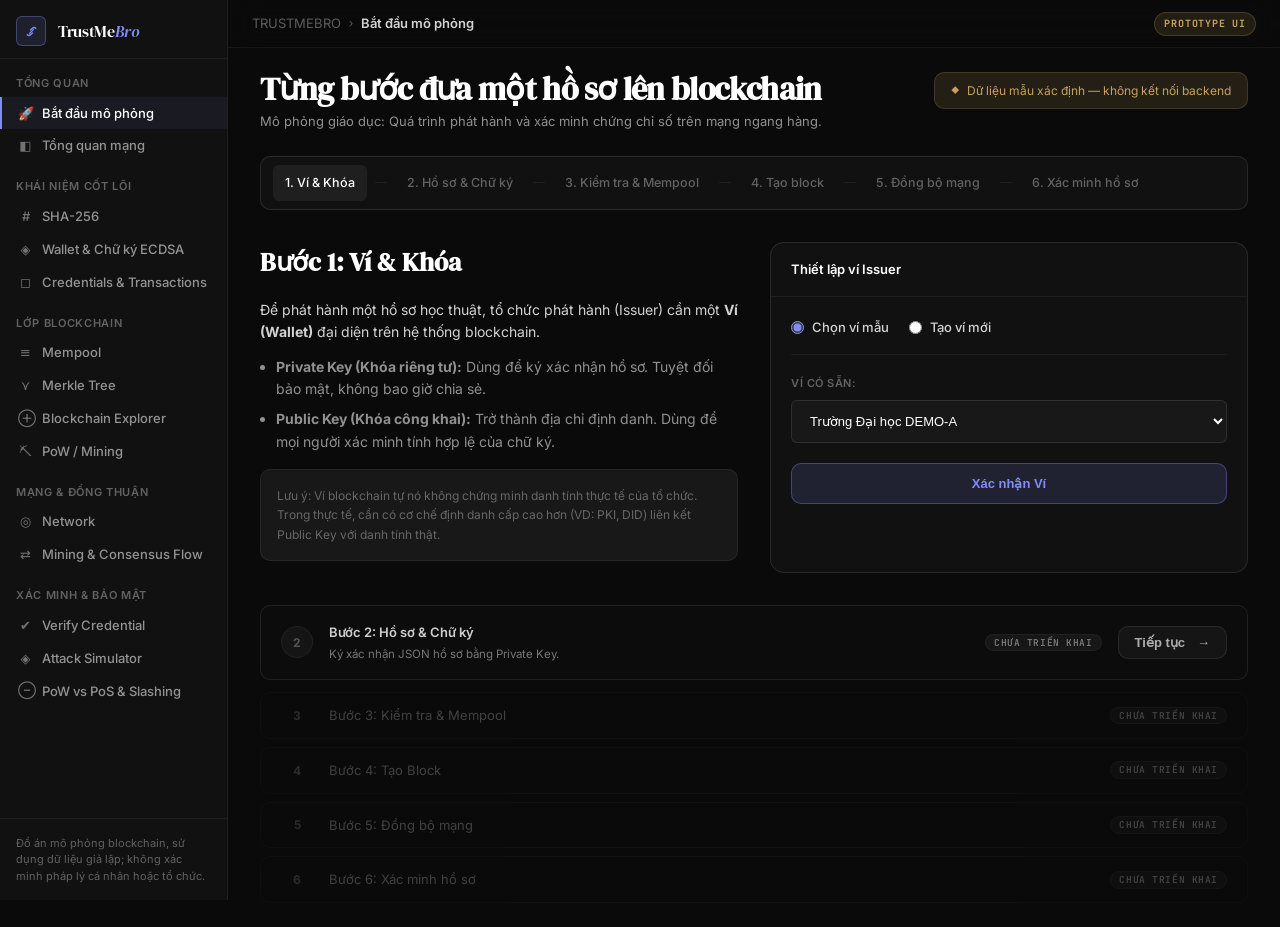
==== commit 5f7450dc: "feat(ui): shift primary experience to guided simulation journey - landing.html: update CTA to point " ====
--- a/ui/index.html
+++ b/ui/index.html
@@ -920,6 +920,58 @@
     .metric-strip { grid-template-columns: 1fr 1fr; gap: var(--sp-2); }
     .module-grid  { grid-template-columns: 1fr 1fr; }
   }
+  
+    /* ════════════════════════════════
+     JOURNEY PAGE
+  ════════════════════════════════ */
+  .journey-nav {
+    display: flex;
+    align-items: center;
+    background: var(--bg-surface);
+    border: 1px solid var(--border-subtle);
+    border-radius: var(--r-md);
+    padding: var(--sp-2) var(--sp-3);
+    margin-bottom: var(--sp-8);
+    overflow-x: auto;
+    scrollbar-width: none;
+  }
+  .journey-nav::-webkit-scrollbar { display: none; }
+
+  .j-step {
+    font-size: 12.5px;
+    font-weight: 500;
+    color: var(--text-xlow);
+    white-space: nowrap;
+    padding: var(--sp-2) var(--sp-3);
+    border-radius: var(--r-sm);
+  }
+  .j-step.active {
+    color: var(--text-strong);
+    background: rgba(255,255,255,0.06);
+  }
+  .j-sep {
+    width: 12px; height: 1px;
+    background: var(--border-faint);
+    margin: 0 var(--sp-2);
+    flex-shrink: 0;
+  }
+
+  .j-layout {
+    display: grid;
+    grid-template-columns: 1fr 1fr;
+    gap: var(--sp-8);
+  }
+  .j-explain {
+    color: var(--text-mid);
+    line-height: 1.6;
+    font-size: 14px;
+  }
+  .j-explain p { margin-bottom: var(--sp-3); }
+
+  @media (max-width: 900px) {
+    .j-layout { grid-template-columns: 1fr; gap: var(--sp-6); }
+  }
+
   </style>
 </head>
 <body>
@@ -941,8 +993,11 @@
     </div>
 
     <div class="nav-section-label">Tổng quan</div>
-    <a href="#" class="nav-item active" data-page="dashboard" aria-current="page">
-      <span class="nav-icon">◧</span>Dashboard
+    <a href="#" class="nav-item active" data-page="journey" aria-current="page">
+      <span class="nav-icon">🚀</span>Bắt đầu mô phỏng
+    </a>
+    <a href="#" class="nav-item" data-page="dashboard">
+      <span class="nav-icon">◧</span>Tổng quan mạng
     </a>
 
     <div class="nav-section-label">Khái niệm cốt lõi</div>
@@ -1008,6 +1063,160 @@
         <span class="proto-tag" title="Giao diện thử nghiệm — dữ liệu mẫu xác định">Prototype UI</span>
       </div>
     </header>
+
+    
+
+        <!-- ═══ JOURNEY PAGE ═══ -->
+    <main class="page-content" id="page-journey" aria-label="Bắt đầu mô phỏng">
+      
+      <div class="page-header">
+        <div>
+          <h1 class="page-title">Từng bước đưa một hồ sơ lên blockchain</h1>
+          <p class="page-subtitle">Mô phỏng giáo dục: Quá trình phát hành và xác minh chứng chỉ số trên mạng ngang hàng.</p>
+        </div>
+        <div class="demo-notice" role="note" aria-label="Ghi chú dữ liệu mẫu">
+          Dữ liệu mẫu xác định — không kết nối backend
+        </div>
+      </div>
+
+      <!-- 6-step progress navigation -->
+      <div class="journey-nav">
+        <div class="j-step active">1. Ví & Khóa</div>
+        <div class="j-sep"></div>
+        <div class="j-step">2. Hồ sơ & Chữ ký</div>
+        <div class="j-sep"></div>
+        <div class="j-step">3. Kiểm tra & Mempool</div>
+        <div class="j-sep"></div>
+        <div class="j-step">4. Tạo block</div>
+        <div class="j-sep"></div>
+        <div class="j-step">5. Đồng bộ mạng</div>
+        <div class="j-sep"></div>
+        <div class="j-step">6. Xác minh hồ sơ</div>
+      </div>
+
+      <!-- STEP 1 CONTENT -->
+      <div class="j-layout">
+        <!-- Left: explanation -->
+        <div class="j-explain">
+          <h2 style="font-family:var(--font-display); font-size:1.6rem; color:var(--text-strong); margin-bottom:var(--sp-4);">Bước 1: Ví & Khóa</h2>
+          <p>Để phát hành một hồ sơ học thuật, tổ chức phát hành (Issuer) cần một <strong>Ví (Wallet)</strong> đại diện trên hệ thống blockchain.</p>
+          <ul style="margin-left:var(--sp-4); margin-top:var(--sp-3); margin-bottom:var(--sp-4); display:flex; flex-direction:column; gap:var(--sp-2); color:var(--text-low);">
+            <li><strong>Private Key (Khóa riêng tư):</strong> Dùng để ký xác nhận hồ sơ. Tuyệt đối bảo mật, không bao giờ chia sẻ.</li>
+            <li><strong>Public Key (Khóa công khai):</strong> Trở thành địa chỉ định danh. Dùng để mọi người xác minh tính hợp lệ của chữ ký.</li>
+          </ul>
+          <p style="font-size:12px; color:var(--text-xlow); padding:var(--sp-4); background:var(--bg-raised); border-radius:var(--r-md); border:1px solid var(--border-faint);">
+            Lưu ý: Ví blockchain tự nó không chứng minh danh tính thực tế của tổ chức. Trong thực tế, cần có cơ chế định danh cấp cao hơn (VD: PKI, DID) liên kết Public Key với danh tính thật.
+          </p>
+        </div>
+
+        <!-- Right: controls -->
+        <div class="panel">
+          <div class="panel-header">
+            <span class="panel-title">Thiết lập ví Issuer</span>
+          </div>
+          <div class="panel-body">
+            
+            <div style="display:flex; gap:var(--sp-5); margin-bottom:var(--sp-5); border-bottom:1px solid var(--border-faint); padding-bottom:var(--sp-4);">
+              <label style="display:flex; align-items:center; gap:8px; cursor:pointer;">
+                <input type="radio" name="wallet_mode" value="demo" checked onchange="toggleWalletMode()" style="accent-color:var(--accent-blue);">
+                <span style="font-size:13px; font-weight:500;">Chọn ví mẫu</span>
+              </label>
+              <label style="display:flex; align-items:center; gap:8px; cursor:pointer;">
+                <input type="radio" name="wallet_mode" value="new" onchange="toggleWalletMode()" style="accent-color:var(--accent-blue);">
+                <span style="font-size:13px; font-weight:500;">Tạo ví mới</span>
+              </label>
+            </div>
+
+            <!-- Mode: Demo -->
+            <div id="w-mode-demo">
+              <label style="display:block; font-size:11px; font-weight:600; text-transform:uppercase; letter-spacing:0.05em; color:var(--text-xlow); margin-bottom:var(--sp-2);">Ví có sẵn:</label>
+              <select id="w-demo-select" style="width:100%; padding:12px 14px; background:rgba(255,255,255,0.03); border:1px solid var(--border-subtle); color:var(--text-strong); border-radius:var(--r-sm); font-size:13px; margin-bottom:var(--sp-5); outline:none;">
+                <option value="Trường Đại học DEMO-A">Trường Đại học DEMO-A</option>
+                <option value="Trường Đại học DEMO-B">Trường Đại học DEMO-B</option>
+                <option value="Tổ chức Kiểm định DEMO-C">Tổ chức Kiểm định DEMO-C</option>
+              </select>
+            </div>
+
+            <!-- Mode: New -->
+            <div id="w-mode-new" style="display:none;">
+              <label style="display:block; font-size:11px; font-weight:600; text-transform:uppercase; letter-spacing:0.05em; color:var(--text-xlow); margin-bottom:var(--sp-2);">Tên định danh:</label>
+              <input type="text" id="w-new-name" placeholder="Ví dụ: Đại học Quốc gia..." style="width:100%; padding:12px 14px; background:rgba(255,255,255,0.03); border:1px solid var(--border-subtle); color:var(--text-strong); border-radius:var(--r-sm); font-size:13px; margin-bottom:var(--sp-5); outline:none;">
+            </div>
+
+            <button onclick="createWallet()" class="action-btn primary" style="width:100%; justify-content:center; padding:12px; margin-bottom:var(--sp-4);">Xác nhận Ví</button>
+
+            <!-- Result -->
+            <div id="w-result" style="display:none; border-top:1px solid var(--border-faint); padding-top:var(--sp-4); animation: fadeIn 0.3s ease;">
+              <div style="display:flex; align-items:center; justify-content:space-between; margin-bottom:var(--sp-3);">
+                <span style="font-size:12px; font-weight:600; color:var(--ok);">✔ Ví đã sẵn sàng</span>
+                <span class="badge badge-neutral no-dot" id="w-res-name">Trường Đại học DEMO-A</span>
+              </div>
+              <div style="background:rgba(0,0,0,0.3); border:1px solid var(--border-subtle); border-radius:var(--r-sm); padding:var(--sp-3); position:relative;">
+                <div style="font-size:10px; font-weight:600; text-transform:uppercase; letter-spacing:0.05em; color:var(--text-xlow); margin-bottom:4px;">Public Key (địa chỉ ví):</div>
+                <div class="hash-val" id="w-res-pub" style="font-size:11.5px; color:var(--accent-blue); padding-right:32px; word-break:break-all;">04a1b2c3d4e5f6...</div>
+                <button onclick="copyPub()" title="Copy Public Key" style="position:absolute; right:10px; top:50%; transform:translateY(-50%); background:rgba(255,255,255,0.05); border:1px solid var(--border-faint); border-radius:4px; padding:4px 6px; color:var(--text-low); cursor:pointer; transition:all 0.2s;">
+                  📋
+                </button>
+              </div>
+              <p style="font-size:11px; color:var(--text-xlow); margin-top:var(--sp-3); line-height:1.5;">Private key được tạo ngẫu nhiên và lưu ẩn trong frontend. Không chia sẻ private key ra ngoài.</p>
+            </div>
+
+          </div>
+        </div>
+      </div>
+      
+      <!-- STEP 2 PREVIEW (Chưa triển khai) -->
+      <div style="margin-top:var(--sp-8); border:1px solid var(--border-subtle); border-radius:var(--r-md); background:rgba(255,255,255,0.01); display:flex; align-items:center; justify-content:space-between; padding:var(--sp-4) var(--sp-5); opacity:0.8; filter:grayscale(0.5);">
+        <div style="display:flex; align-items:center; gap:var(--sp-4);">
+          <div style="width:32px; height:32px; border-radius:50%; background:var(--bg-raised); border:1px solid var(--border-faint); display:flex; align-items:center; justify-content:center; font-size:12px; color:var(--text-xlow); font-weight:700;">2</div>
+          <div>
+            <div style="font-size:13px; font-weight:600; color:var(--text-strong);">Bước 2: Hồ sơ & Chữ ký</div>
+            <div style="font-size:11.5px; color:var(--text-low); margin-top:2px;">Ký xác nhận JSON hồ sơ bằng Private Key.</div>
+          </div>
+        </div>
+        <div style="display:flex; align-items:center; gap:var(--sp-4);">
+          <span class="badge badge-neutral no-dot" style="font-size:9.5px;">Chưa triển khai</span>
+          <button onclick="nextStep()" class="action-btn secondary" style="padding:8px 16px;">
+            Tiếp tục <span style="margin-left:4px;">→</span>
+          </button>
+        </div>
+      </div>
+
+      <!-- STEP 3-6 PREVIEWS -->
+      <div style="margin-top:var(--sp-3); display:flex; flex-direction:column; gap:var(--sp-2);">
+        <div style="border:1px solid var(--border-faint); border-radius:var(--r-md); padding:var(--sp-3) var(--sp-5); opacity:0.4; display:flex; justify-content:space-between; align-items:center;">
+          <div style="display:flex; align-items:center; gap:var(--sp-4);">
+            <div style="font-size:12px; color:var(--text-xlow); font-weight:700; width:32px; text-align:center;">3</div>
+            <div style="font-size:13px; color:var(--text-low);">Bước 3: Kiểm tra & Mempool</div>
+          </div>
+          <span class="badge badge-neutral no-dot" style="font-size:9.5px;">Chưa triển khai</span>
+        </div>
+        <div style="border:1px solid var(--border-faint); border-radius:var(--r-md); padding:var(--sp-3) var(--sp-5); opacity:0.4; display:flex; justify-content:space-between; align-items:center;">
+          <div style="display:flex; align-items:center; gap:var(--sp-4);">
+            <div style="font-size:12px; color:var(--text-xlow); font-weight:700; width:32px; text-align:center;">4</div>
+            <div style="font-size:13px; color:var(--text-low);">Bước 4: Tạo Block</div>
+          </div>
+          <span class="badge badge-neutral no-dot" style="font-size:9.5px;">Chưa triển khai</span>
+        </div>
+        <div style="border:1px solid var(--border-faint); border-radius:var(--r-md); padding:var(--sp-3) var(--sp-5); opacity:0.4; display:flex; justify-content:space-between; align-items:center;">
+          <div style="display:flex; align-items:center; gap:var(--sp-4);">
+            <div style="font-size:12px; color:var(--text-xlow); font-weight:700; width:32px; text-align:center;">5</div>
+            <div style="font-size:13px; color:var(--text-low);">Bước 5: Đồng bộ mạng</div>
+          </div>
+          <span class="badge badge-neutral no-dot" style="font-size:9.5px;">Chưa triển khai</span>
+        </div>
+        <div style="border:1px solid var(--border-faint); border-radius:var(--r-md); padding:var(--sp-3) var(--sp-5); opacity:0.4; display:flex; justify-content:space-between; align-items:center;">
+          <div style="display:flex; align-items:center; gap:var(--sp-4);">
+            <div style="font-size:12px; color:var(--text-xlow); font-weight:700; width:32px; text-align:center;">6</div>
+            <div style="font-size:13px; color:var(--text-low);">Bước 6: Xác minh hồ sơ</div>
+          </div>
+          <span class="badge badge-neutral no-dot" style="font-size:9.5px;">Chưa triển khai</span>
+        </div>
+      </div>
+
+    </main>
+
+
 
     <!-- ═══ DASHBOARD PAGE ═══ -->
     <main class="page-content" id="page-dashboard" aria-label="Dashboard">
@@ -1521,7 +1730,8 @@
 
 // ── Page map: data-page → display info ──
 const PAGES = {
-  dashboard:   { label: 'Dashboard',                  icon: '◧', file: null },
+  journey:     { label: 'Bắt đầu mô phỏng',           icon: '🚀', file: null },
+  dashboard:   { label: 'Tổng quan mạng',             icon: '◧',  file: null },
   sha256:      { label: 'SHA-256',                     icon: '#',  file: '1_Hash_Demo.py' },
   wallet:      { label: 'Wallet & Chữ ký ECDSA',      icon: '◈',  file: '2_Wallet.py' },
   transaction: { label: 'Credentials & Transactions',  icon: '◻',  file: '3_Transaction.py' },
@@ -1537,6 +1747,7 @@
 };
 
 const dashboardEl   = document.getElementById('page-dashboard');
+const journeyEl     = document.getElementById('page-journey');
 const placeholderEl = document.getElementById('page-placeholder');
 const breadcrumb    = document.getElementById('breadcrumb-current');
 const phIcon        = document.getElementById('ph-icon');
@@ -1544,7 +1755,7 @@
 const docTitle      = document.getElementById('page-title');
 
 function showPage(pageKey) {
-  const info = PAGES[pageKey] || PAGES.dashboard;
+  const info = PAGES[pageKey] || PAGES.journey;
 
   // Update document title
   docTitle.textContent = 'TRUSTMEBRO — ' + info.label;
@@ -1563,11 +1774,16 @@
     }
   });
 
+  // Hide all main views initially
+  if(dashboardEl) dashboardEl.style.display = 'none';
+  if(journeyEl) journeyEl.style.display = 'none';
+  placeholderEl.classList.remove('visible');
+
   if (pageKey === 'dashboard') {
-    dashboardEl.style.display = '';
-    placeholderEl.classList.remove('visible');
+    if(dashboardEl) dashboardEl.style.display = '';
+  } else if (pageKey === 'journey') {
+    if(journeyEl) journeyEl.style.display = '';
   } else {
-    dashboardEl.style.display = 'none';
     phIcon.textContent  = info.icon;
     phTitle.textContent = info.label;
     placeholderEl.classList.add('visible');
@@ -1585,8 +1801,8 @@
 });
 
 // On load: read hash
-const initPage = (location.hash.slice(1) || 'dashboard');
-showPage(PAGES[initPage] ? initPage : 'dashboard');
+const initPage = (location.hash.slice(1) || 'journey');
+showPage(PAGES[initPage] ? initPage : 'journey');
 
 // ── Count-up animation ──
 function countUp(el, target, duration) {
@@ -1630,7 +1846,45 @@
     }
   });
 });
+
+function toggleWalletMode() {
+  const mode = document.querySelector('input[name="wallet_mode"]:checked').value;
+  document.getElementById('w-mode-demo').style.display = mode === 'demo' ? 'block' : 'none';
+  document.getElementById('w-mode-new').style.display = mode === 'new' ? 'block' : 'none';
+  document.getElementById('w-result').style.display = 'none';
+}
+
+function createWallet() {
+  const mode = document.querySelector('input[name="wallet_mode"]:checked').value;
+  const name = mode === 'demo' ? document.getElementById('w-demo-select').value : document.getElementById('w-new-name').value;
+  
+  if(mode === 'new' && !name.trim()) {
+    alert('Vui lòng nhập tên định danh');
+    return;
+  }
+
+  // Generate fake pub key based on name length for demo
+  const mockPub = '04' + Array.from(name).map(c => c.charCodeAt(0).toString(16)).join('').padEnd(64, '0').substring(0, 128);
+  
+  document.getElementById('w-res-name').textContent = name;
+  document.getElementById('w-res-pub').textContent = mockPub.substring(0,64) + '...';
+  document.getElementById('w-result').style.display = 'block';
+}
+
+function copyPub() {
+  const text = document.getElementById('w-res-pub').textContent;
+  navigator.clipboard.writeText(text);
+  alert('Đã copy Public Key');
+}
+
+function nextStep() {
+  showPage('transaction');
+  history.replaceState(null, '', '#transaction');
+}
+
 </script>
 
 </body>
 </html>
+
+
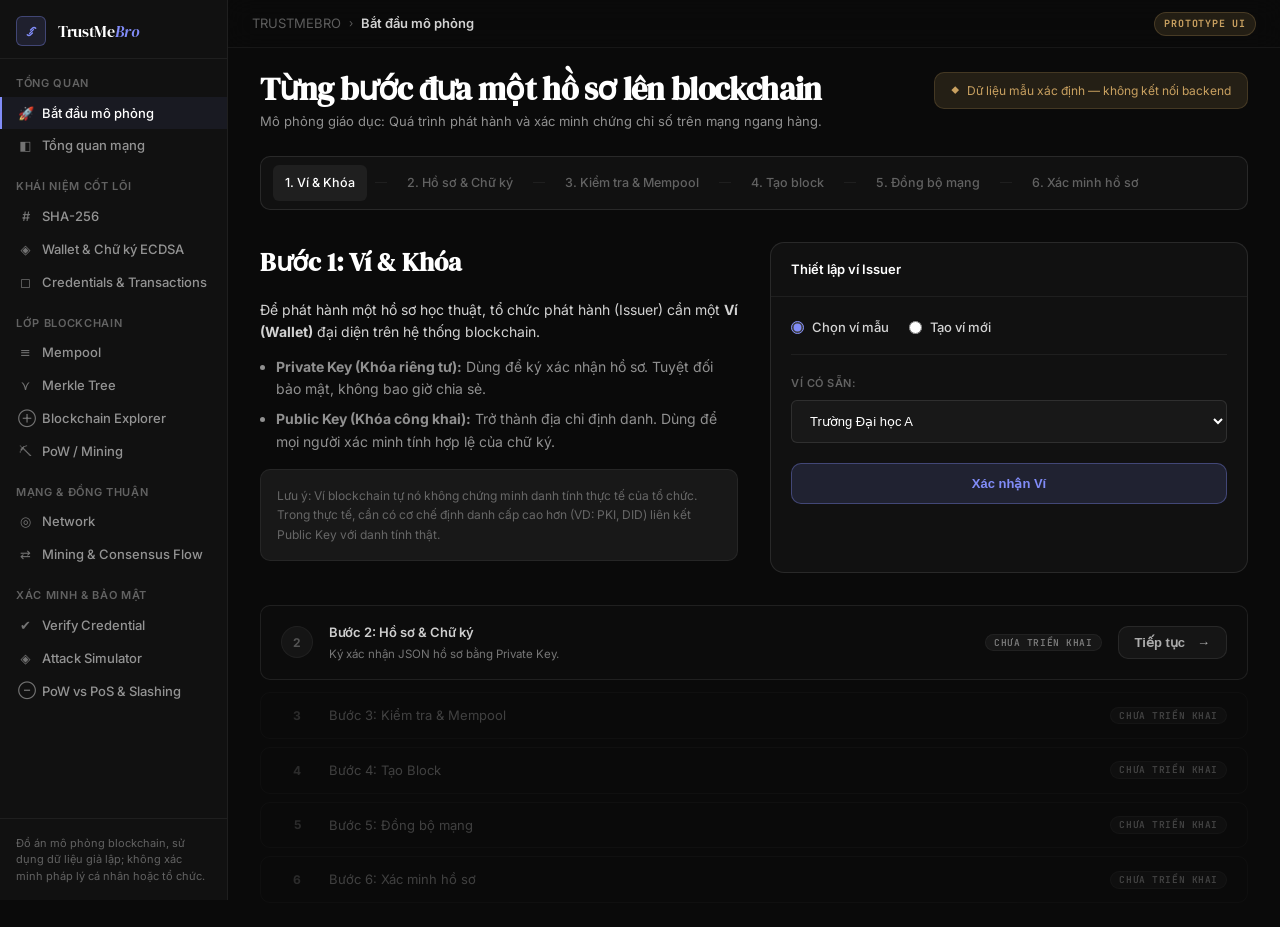
==== commit 4c43620b: "feat: checkpoint TRUSTMEBRO guided integration and phase 1 labs" ====
--- a/ui/index.html
+++ b/ui/index.html
@@ -1131,9 +1131,9 @@
             <div id="w-mode-demo">
               <label style="display:block; font-size:11px; font-weight:600; text-transform:uppercase; letter-spacing:0.05em; color:var(--text-xlow); margin-bottom:var(--sp-2);">Ví có sẵn:</label>
               <select id="w-demo-select" style="width:100%; padding:12px 14px; background:rgba(255,255,255,0.03); border:1px solid var(--border-subtle); color:var(--text-strong); border-radius:var(--r-sm); font-size:13px; margin-bottom:var(--sp-5); outline:none;">
-                <option value="Trường Đại học DEMO-A">Trường Đại học DEMO-A</option>
-                <option value="Trường Đại học DEMO-B">Trường Đại học DEMO-B</option>
-                <option value="Tổ chức Kiểm định DEMO-C">Tổ chức Kiểm định DEMO-C</option>
+                <option value="Trường Đại học A">Trường Đại học A</option>
+                <option value="Trung tâm Đào tạo B">Trung tâm Đào tạo B</option>
+                <option value="Tổ chức Kiểm định C">Tổ chức Kiểm định C</option>
               </select>
             </div>
 
@@ -1149,7 +1149,7 @@
             <div id="w-result" style="display:none; border-top:1px solid var(--border-faint); padding-top:var(--sp-4); animation: fadeIn 0.3s ease;">
               <div style="display:flex; align-items:center; justify-content:space-between; margin-bottom:var(--sp-3);">
                 <span style="font-size:12px; font-weight:600; color:var(--ok);">✔ Ví đã sẵn sàng</span>
-                <span class="badge badge-neutral no-dot" id="w-res-name">Trường Đại học DEMO-A</span>
+                <span class="badge badge-neutral no-dot" id="w-res-name">Trường Đại học A</span>
               </div>
               <div style="background:rgba(0,0,0,0.3); border:1px solid var(--border-subtle); border-radius:var(--r-sm); padding:var(--sp-3); position:relative;">
                 <div style="font-size:10px; font-weight:600; text-transform:uppercase; letter-spacing:0.05em; color:var(--text-xlow); margin-bottom:4px;">Public Key (địa chỉ ví):</div>
